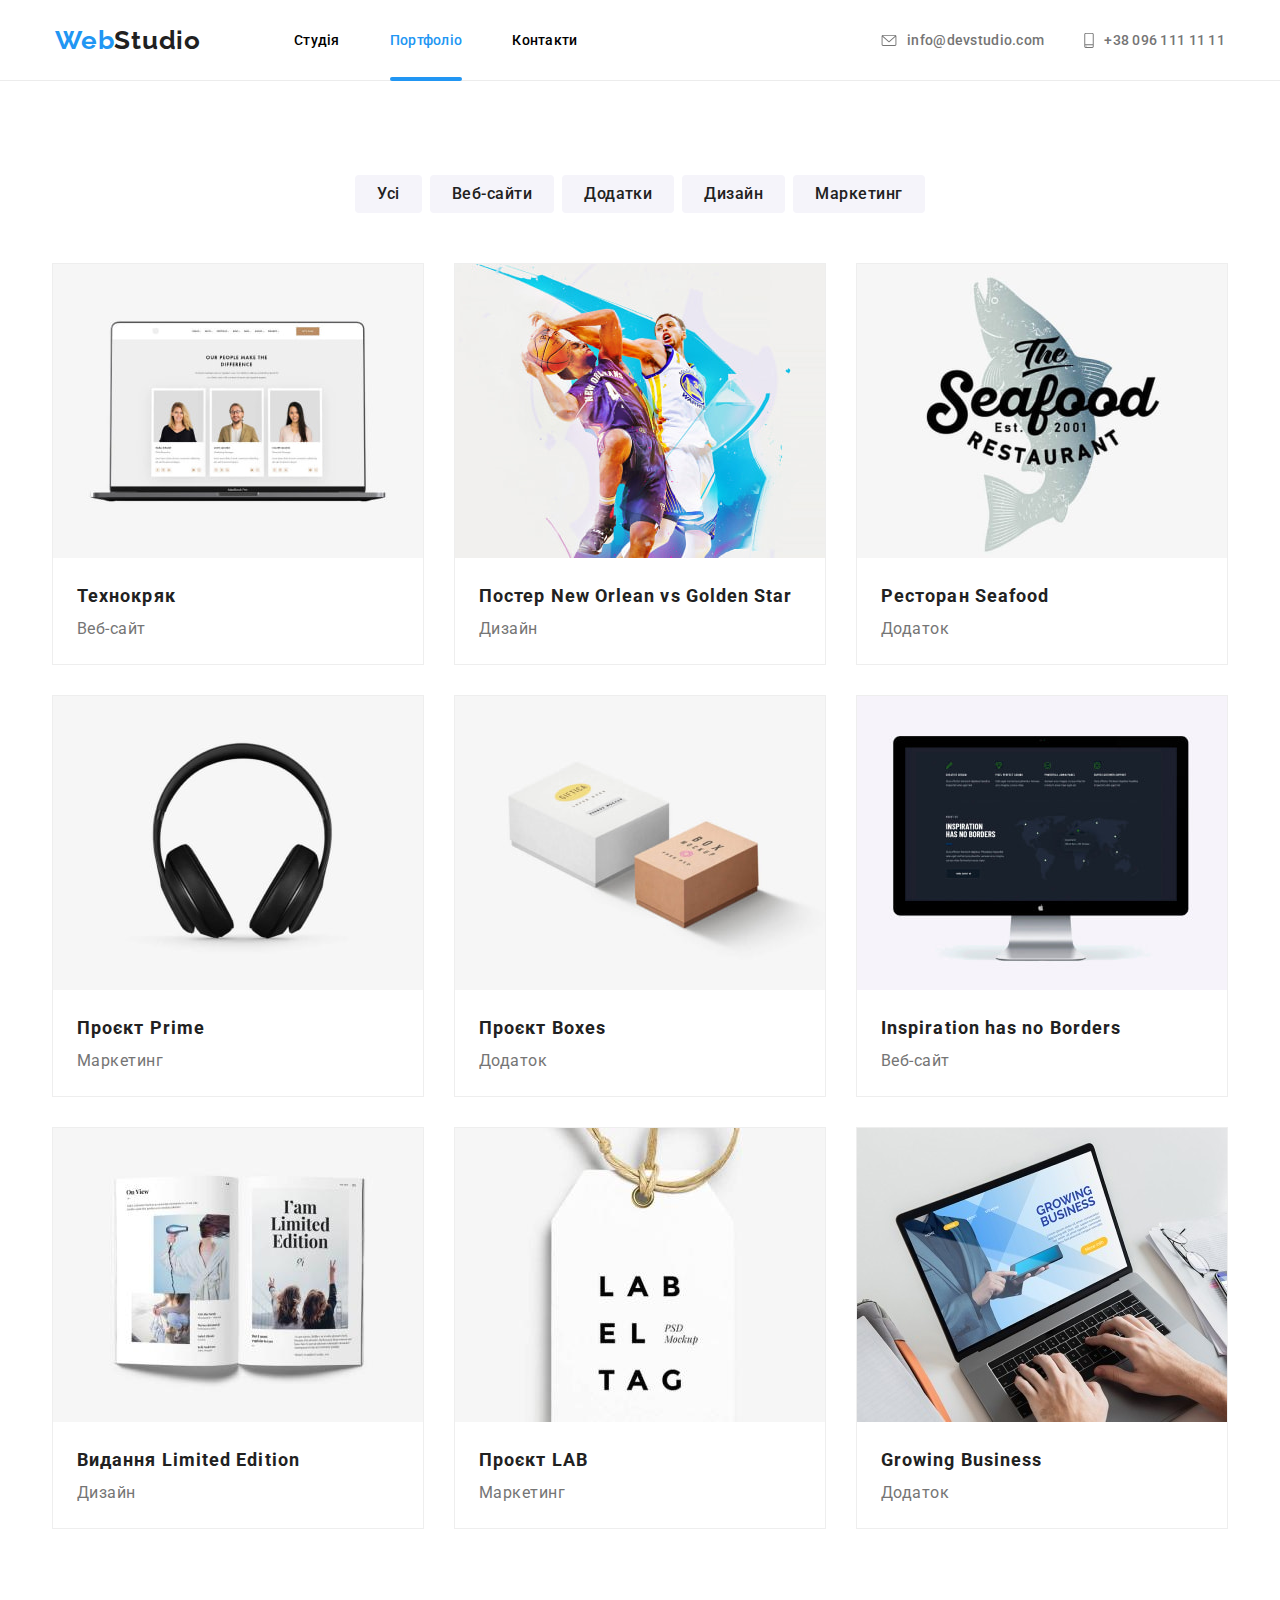
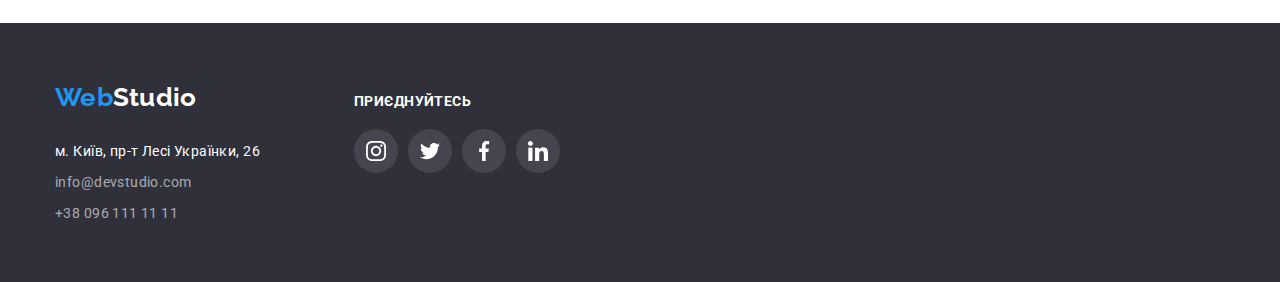
==== portfolio.html @ 8e478724 "Fix lab-5 issues" ====
<!DOCTYPE html>
<html lang="en">

<head>
  <meta charset="UTF-8" />
  <meta name="viewport" content="width=device-width, initial-scale=1.0" />
  <title>Portfolio</title>
  <link rel="stylesheet" href="css/styles.css" />
  <link rel="stylesheet" href="css/modern-normalize.css">
  <link rel="preconnect" href="https://fonts.googleapis.com">
  <link rel="preconnect" href="https://fonts.gstatic.com" crossorigin>
</head>

<body>
  <header class="header">
    <div class="container">
      <a href="index.html" class="logo"><span class="accent-text-logo">Web</span>Studio</a>
      <nav>
        <ul class="navigation-list">
          <li><a href="index.html" class="navigation-button">Студія</a></li>
          <li><a href="portfolio.html" class="navigation-button-active">Портфоліо</a></li>
          <li><a href="#" class="navigation-button">Контакти</a></li>
        </ul>
      </nav>
      <ul class="contact-info">
        <li>
          <a class="email" href="mailto:info@devstudio.com"><svg class="email-icon" width="16" height="12">
              <use href="./images/icons.svg#icon-envelope">
            </svg>info@devstudio.com</a>
        </li>
        <li>
          <a class="tel" href="tel:+380961111111"><svg class="phone-icon" width="10" height="16">
              <use href="./images/icons.svg#icon-smartphone">
            </svg>+38 096 111 11 11</a>
        </li>
      </ul>
    </div>
  </header>
  <main>
    <section class="project-area">
      <div class="project-area-container container">
        <h2 hidden>Фільтри</h2>
        <ul class="filter-list">
          <li><button class="filter" type="button">Усі</button></li>
          <li><button class="filter" type="button">Веб-сайти</button></li>
          <li><button class="filter" type="button">Додатки</button></li>
          <li><button class="filter" type="button">Дизайн</button></li>
          <li><button class="filter" type="button">Маркетинг</button></li>
        </ul>
        <ul class="project-list">
          <li class="product-item">
            <a href="" class="project">
              <div class="product-img">
                <img src="images/img_portfolio.jpg" alt="Сайт на ноутбуку" width="370">
                <div class="description-section">
                  <p class="text-description">
                    Ресурс пропонує комплексні пропозиції з різним рівнем функціоналу та сервісів. Все це дозволить
                    відвідувачу отримати вичерпні відомості про компанію чи приватну особу.
                  </p>
                </div>
              </div>
              <div class="project-details">
                <h3 class="project-title">Технокряк</h3>
                <p class="project-description">Веб-сайт</p>
              </div>
            </a>
          </li>
          <li class="product-item">
            <a href="" class="project">
              <div class="product-img"><img src="images/img_portfolio-1.jpg" alt="Гра в баскетбол" width="370">
                <div class="description-section">
                  <p class="text-description">
                    Ресурс пропонує комплексні пропозиції з різним рівнем функціоналу та сервісів. Все це дозволить
                    відвідувачу отримати вичерпні відомості про компанію чи приватну особу.
                  </p>
                </div>
              </div>
              <div class="project-details">
                <h3 class="project-title">Постер New Orlean vs Golden Star</h3>
                <p class="project-description">Дизайн</p>
              </div>
            </a>
          </li>
          <li class="product-item">
            <a href="" class="project">
              <div class="product-img"><img src="images/img_portfolio-2.jpg" alt="Лого Seafood" width="370">
                <div class="description-section">
                  <p class="text-description">
                    Ресурс пропонує комплексні пропозиції з різним рівнем функціоналу та сервісів. Все це дозволить
                    відвідувачу отримати вичерпні відомості про компанію чи приватну особу.
                  </p>
                </div>
              </div>
              <div class="project-details">
                <h3 class="project-title">Ресторан Seafood</h3>
                <p class="project-description">Додаток</p>
              </div>
            </a>
          </li>
          <li class="product-item">
            <a href="" class="project">
              <div class="product-img"><img src="images/img_portfolio-3.jpg" alt="Навушники" width="370">
                <div class="description-section">
                  <p class="text-description">
                    Ресурс пропонує комплексні пропозиції з різним рівнем функціоналу та сервісів. Все це дозволить
                    відвідувачу отримати вичерпні відомості про компанію чи приватну особу.
                  </p>
                </div>
              </div>
              <div class="project-details">
                <h3 class="project-title">Проєкт Prime</h3>
                <p class="project-description">Маркетинг</p>
              </div>
            </a>
          </li>
          <li class="product-item">
            <a href="" class="project">
              <div class="product-img"><img src="images/img_portfolio-4.jpg" alt="Дві коробки" width="370">
                <div class="description-section">
                  <p class="text-description">
                    Ресурс пропонує комплексні пропозиції з різним рівнем функціоналу та сервісів. Все це дозволить
                    відвідувачу отримати вичерпні відомості про компанію чи приватну особу.
                  </p>
                </div>
              </div>
              <div class="project-details">
                <h3 class="project-title">Проєкт Boxes</h3>
                <p class="project-description">Додаток</p>
              </div>
            </a>
          </li>
          <li class="product-item">
            <a href="" class="project">
              <div class="product-img"><img src="images/img_portfolio-5.jpg" alt="Сайт Inspiration has no borders"
                  width="370">
                <div class="description-section">
                  <p class="text-description">
                    Ресурс пропонує комплексні пропозиції з різним рівнем функціоналу та сервісів. Все це дозволить
                    відвідувачу отримати вичерпні відомості про компанію чи приватну особу.
                  </p>
                </div>
              </div>
              <div class="project-details">
                <h3 class="project-title">Inspiration has no Borders</h3>
                <p class="project-description">Веб-сайт</p>
              </div>
            </a>
          </li>
          <li class="product-item">
            <a href="" class="project">
              <div class="product-img"><img src="images/img_portfolio-6.jpg" alt="Книга I'am Limited Edition"
                  width="370">
                <div class="description-section">
                  <p class="text-description">
                    Ресурс пропонує комплексні пропозиції з різним рівнем функціоналу та сервісів. Все це дозволить
                    відвідувачу отримати вичерпні відомості про компанію чи приватну особу.
                  </p>
                </div>
              </div>
              <div class="project-details">
                <h3 class="project-title">Видання Limited Edition</h3>
                <p class="project-description">Дизайн</p>
              </div>
            </a>
          </li>
          <li class="product-item">
            <a href="" class="project">
              <div class="product-img"><img src="images/img_portfolio-7.jpg" alt="Значок Проєкт LAB" width="370">
                <div class="description-section">
                  <p class="text-description">
                    Ресурс пропонує комплексні пропозиції з різним рівнем функціоналу та сервісів. Все це дозволить
                    відвідувачу отримати вичерпні відомості про компанію чи приватну особу.
                  </p>
                </div>
              </div>
              <div class="project-details">
                <h3 class="project-title">Проєкт LAB</h3>
                <p class="project-description">Маркетинг</p>
              </div>
            </a>
          </li>
          <li class="product-item">
            <a href="" class="project">
              <div class="product-img"><img src="images/img_portfolio-8.jpg" alt="Додаток Growing Business на ноутбуку"
                  width="370">
                <div class="description-section">
                  <p class="text-description">
                    Ресурс пропонує комплексні пропозиції з різним рівнем функціоналу та сервісів. Все це дозволить
                    відвідувачу отримати вичерпні відомості про компанію чи приватну особу.
                  </p>
                </div>
              </div>
              <div class="project-details">
                <h3 class="project-title">Growing Business</h3>
                <p class="project-description">Додаток</p>
              </div>
            </a>
          </li>
        </ul>
      </div>
    </section>
  </main>
  <footer class="footer">
    <div class="contacts container">
      <div class="footer-info">
        <a href="#" class="footer-logo"><span class="accent-text-footer-logo">Web</span>Studio</a>
        <address class="contact-address">
          <ul class="contact-info-footer">
            <li>
              <a class="studio-address" href="https://www.google.com/maps?q=50.4267485,30.5381659" target="_blank"
                rel="nofollow">м. Київ, пр-т Лесі Українки, 26
              </a>
            </li>
            <li><a class="email-footer" href="mailto:info@devstudio.com">info@devstudio.com</a></li>
            <li><a class="tel-footer" href="tel:+380961111111">+38 096 111 11 11</a></li>
          </ul>
        </address>
      </div>
      <div class="social-footer">
        <h2 class="social-title">Приєднуйтесь</h2>
        <ul class="social-links">
          <li class="social-item">
            <a class="social-foot-link" href="https://instagram.com" target="_blank">
              <svg class="social-icon">
                <use href="./images/icons.svg#icon-instagram">
              </svg>
            </a>
          </li>
          <li class="social-item">
            <a class="social-foot-link" href="https://twitter.com" target="_blank">
              <svg class="social-icon">
                <use href="./images/icons.svg#icon-twitter">
              </svg>
            </a>
          </li>
          <li class="social-item">
            <a class="social-foot-link" href="https://facebook.com" target="_blank">
              <svg class="social-icon">
                <use href="./images/icons.svg#icon-facebook">
              </svg>
            </a>
          </li>
          <li class="social-item">
            <a class="social-foot-link" href="https://linkedin.com" target="_blank">
              <svg class="social-icon">
                <use href="./images/icons.svg#icon-linkedin">
              </svg>
            </a>
          </li>
        </ul>
      </div>
    </div>
  </footer>
</body>

</html>
---- css/styles.css ----
@import url('https://fonts.googleapis.com/css2?family=Raleway:wght@700&family=Roboto:wght@400;500;700;900&display=swap');


:root {
    --primary-color: #212121;
    --secondary-color: #757575;
    --background-primary-color: #FFFFFF;
    --background-secondary-color: #2F303A;
    --accent-color: #2196F3;
    --transperent-color: #FFFFFF99;
    --inactive-filter-color: #F5F4FA;
    --shadow-color: rgba(0, 0, 0, 0.15);
    --social_link_color: #afb1b8;
    --black-color: #000000;
}

body {
    font-family: 'Roboto', sans-serif;
    font-weight: 400;
    font-size: 14px;
    letter-spacing: 0.28px;
    margin: 0 auto;
}

a {
    color: inherit;
    text-decoration: none;
}

.container {
    max-width: 1200px;
    margin: 0 auto;
    padding: 0 15px;
}

button {
    border: 0px;
    border-radius: 4px;
}

button:focus {
    outline: none;
    border: 1px solid var(--accent-color);
}

h1, h2, h3, p, ul, li {
    padding: 0;
    margin: 0;
    list-style-type: none;
}

/* HEADER */

.header {
    background-color: var(--background-primary-color);
    border-bottom: 1px solid #ECECEC;
}

.header .container {
    display: flex;
    align-items: center;
}

.logo {
    font-family: 'Raleway';
    font-weight: 700;
    font-size: 26px;
    line-height: 1.17;
    letter-spacing: 0.78px;
    color: var(--primary-color);
    text-decoration: none;
    margin-right: 93px;
}
.contact-info {
    margin-left: auto;
    display: flex;
    gap: 40px;
    color: var(--secondary-color);
}

.navigation-list {
    display: flex;
    gap: 50px;
}

.navigation-button-active{
    position: relative;
}

.navigation-button-active::after {
    content: "";
    position: absolute;
    display: block;
    width: 100%;
    height: 4px;
    border-radius: 2px;
    bottom: -1px;
    background-color: var(--accent-color);
}

.contact-info,
.navigation-list {
    list-style-type: none;
}

.navigation-button,
.navigation-button-active {
    display: inline-block;
    padding: 32px 0;
}

.tel,
.email,
.navigation-button{
    font-weight: 500;
    line-height: 1.17;
    letter-spacing: 0.28px;
    color: inherit;
    text-decoration: none;
}
.navigation-button-active{
    color: var(--accent-color);
    font-weight: 500;
    line-height: 1.17;
    letter-spacing: 0.28px;
    text-decoration: none;
}
.email-icon,
.phone-icon{
    margin-right: 10px;
}

.tel,
.email {
    display: flex;
    align-items: center;
    fill: var(--secondary-color);
}

.email-icon:hover,
.phone-icon:hover,
.tel:hover,
.tel:focus,
.email:hover,
.email:focus,
.accent-text-logo,
.navigation-button:hover,
.navigation-button:focus{
    transition: all 0.3s;
    color: var(--accent-color);
    fill: var(--accent-color);
}

/* MAIN */

.hero {
    background: linear-gradient(rgba(47, 48, 58, 0.4), rgba(47, 48, 58, 0.4)),
    url("../images/Img.jpg");
    background-size: cover;
    background-position: center;
    padding-top: 200px;
    padding-bottom: 200px;
}

.hero-container {
    display: flex;
    justify-content: center;
    align-items: center;
    flex-direction: column;
    max-height: 200px;
}

.hero-header {
    font-weight: 900;
    font-size: 44px;
    line-height: 1.36;
    letter-spacing: 2.64px;
    width: 696px;
    margin-bottom: 40px;
    color: var(--background-primary-color);
    text-transform: uppercase;
    text-align: center;
}

.hero-button {
    border-radius: 4px;
    padding: 10px 24px;
    margin: auto;
    font-weight: 700;
    font-size: 16px;
    line-height: 1.87;
    letter-spacing: 0.96px;
    cursor: pointer;
    background-color: var(--accent-color);
    color: var(--background-primary-color);
    box-shadow: 0px 4px 4px 0px var(--shadow-color);
}

.hero-button:hover,
.hero-button:focus {
    background-color: #188CE8;
}

.main-content {
    padding-top: 93px;
}

.feature {
    max-width: 270px;
    flex-shrink: 0;
}

.feature-background {
    display: inline-block;
    width: 100%;
    height: 120px;
    padding: 25px 100px;
    margin-bottom: 30px;
    border-radius: 4px;
    background-color: var(--inactive-filter-color);
}

.feature-icon {
    width: 70px;
    height: 70px;
}

.feature-list {
    display: flex;
    flex-direction: row;
    justify-content: center;
    gap: 30px;
}

.feature-label {
    font-size: inherit;
    font-weight: 700;
    line-height: 1.17;
    letter-spacing: 0.42px;
    margin-bottom: 10px;
    text-transform: uppercase;
}

.feature-description {
    line-height: 1.71;
    letter-spacing: 0.42px;
    font-size: 14px;
    color: var(--secondary-color);
}

.development {
    padding: 94px 0;
}

.team-header,
.dev-stack-header {
    line-height: 1.17;
    letter-spacing: 1.08px;
    font-weight: 700;
    font-size: 36px;
    text-align: center;
    margin-bottom: 50px;
}

.dev-stack-list {
    display: flex;
    justify-content: center;
    gap: 30px;
}

.dev-stack-list-item {
    position: relative;
}

.item-photo-description {
    position: absolute;
    bottom: 1%;
    width: 100%;
    padding: 27px 0px;
    background-color: rgba(47, 48, 58, 0.8);

    font-weight: 700;
    text-align: center;
    letter-spacing: 0.42px;
    text-transform: uppercase;
    color: var(--background-primary-color);
}

.team-list,
.feature-list,
.dev-stack-list {
    list-style-type: none;
}

.team-section {
    background-color: var(--inactive-filter-color);
    padding: 94px 0;
}

.team-list {
    display: flex;
    gap: 30px;
}

.team-social {
    transition: 300ms;
    display: inline-block;
    border-radius: 50%;
    padding: 12px 12px;
    fill: var(--social_link_color);
    width: 44px;
    height: 44px;
}

.team-social:focus,
.team-social:hover {
  transition: 300ms;
  background-color: var(--accent-color);
  fill: var(--background-primary-color);
}

.social-links {
    display: flex;
    gap: 10px;
}

.social-foot-link {
    transition: 300ms;
    display: inline-block;
    padding: 12px 12px;
    fill: var(--background-primary-color);
    border-radius: 50%;
    background-color: rgba(255, 255, 255, 0.1);
    width: 44px;
    height: 44px;
}

.social-foot-link:focus,
.social-foot-link:hover {
    transition: 300ms;
    background-color: var(--accent-color);
}

.social-item {
    border-radius: 50%;
}

.social-icon {
    width: 20px;
    height: 20px;
}

.social-team-links {
    list-style-type: none;
    display: flex;
    justify-content: center;
    gap: 10px;
    margin-top: 16px;
}
.employee {
    background-color: var(--background-primary-color);
    border-radius: 0px 0px 4px 4px;
    box-shadow: 0px 2px 1px 0px rgba(0, 0, 0, 0.20), 0px 1px 1px 0px rgba(0, 0, 0, 0.14), 0px 1px 3px 0px rgba(0, 0, 0, 0.12);
}

.employee img {
    width: 270px;
    height: 260px;
}

.employee-name-job {
    padding-top: 30px;
    padding-bottom: 30px;
}

.employee-name,
.employee-job {
    font-size: 16px;
    line-height: 1.17;
    font-weight: 500;
    letter-spacing: 0.48px;
    display: flex;
    justify-content: center;
    color: var(--primary-color);
}

.employee-name {
    margin-bottom: 10px;
}

.employee-job {
    color: var(--secondary-color);
}

.clients {
    padding: 94px 0px;
}

.clients-title {
    margin-bottom: 50px;
    text-align: center;
    font-size: 36px;
    letter-spacing: 1.08px;
}

.clients-list {
    display: flex;
    gap: 30px;
}

.client-link{
    transition: 300ms;
    display: inline-block;
    fill: var(--social_link_color);
    padding: 16px 32px;
    width: 170px;
    height: 92px;
    border-radius: 4px;
    border: 1px solid var(--social_link_color);
}

.client-link:focus,
.client-link:hover {
  transition: 300ms;
  border-color: var(--accent-color);
  color: var(--accent-color);
  fill: var(--accent-color);
}

.client-icon{
    transition:300ms;
    width: 106px;
    height: 60px;
}

/* FOOTER */

.footer {
    background-color: var(--background-secondary-color);
    padding-top: 60px;
    padding-bottom: 60px;
}

.contacts {
    display: flex;
    align-items: baseline;
    gap: 94px;
}

.footer-logo {
    color: var(--background-primary-color);
    text-decoration: none;
    font-family: 'Raleway';
    font-weight: 700;
    font-size: 26px;
}

.accent-text-footer-logo {
    color: var(--accent-color);
}

.studio-address {
    line-height: 1.14;
    letter-spacing: 0.42px;
    font-size: 14px;
    color: var(--background-primary-color);
}

.contact-address {
    margin-top: 28px;
}

.contact-info-footer {
    all: initial;
    font-family: inherit;
    flex-direction: column;
}

.contact-info-footer li {
    list-style-type: none;
}

.contact-info-footer li:not(:first-child) {
    margin-top: 12px;
}

.tel-footer,
.email-footer {
    font-size: 14px;
    line-height: 1.14;
    letter-spacing: 0.42px;
    text-decoration: none;
    color: var(--transperent-color);
}

.social-title {
    margin-bottom: 20px;
    color: var(--background-primary-color);
    font-size: 14px;
    font-weight: 700;
    letter-spacing: 0.42px;
    text-transform: uppercase;
}

/* PORTFOLIO-MAIN */

.project-area {
    padding: 94px 0px;
}

.product-item:hover,
.product-item:focus {
    transition: 300ms;
    box-shadow: 1px 4px 6px 0px rgba(0, 0, 0, 0.16),
        0px 4px 4px 0px rgba(0, 0, 0, 0.06), 0px 1px 1px 0px rgba(0, 0, 0, 0.12);
}

.filter-list {
    list-style-type: none;
    display: flex;
    flex-direction: row;
    justify-content: center;
    gap: 8px;
    margin-bottom: 50px;
}

.project-list {
    list-style-type: none;
    display: grid;
    grid-template-columns: repeat(3, 1fr);
    justify-content: center;
    gap: 30px;
}

.filter{
    gap: 30px;
    padding: 6px 22px;
    font-family: 'Roboto';
    font-weight: 500;
    font-size: 16px;
    line-height: 1.62;
    letter-spacing: 0.48px;
    text-align: center;
    cursor: pointer;
    font-family: inherit;
    background-color: var(--inactive-filter-color);
    color: var(--primary-color);
}

.filter:hover,
.filter:focus {
    color: var(--background-primary-color);
    background-color: var(--accent-color);
    box-shadow: 0px 2px 2px 0px rgba(0, 0, 0, 0.12), 0px 1px 2px 0px rgba(0, 0, 0, 0.08), 0px 3px 1px 0px rgba(0, 0, 0, 0.10);
    transition: all 0.3s;
}

.project {
    background-color: var(--background-primary-color);
    text-decoration: none;
}

.product-item:hover .description-section
{
    transform: translateY(0);
}
.project:focus .description-section
{
    transform: translateY(0);
}

.description-section {
    position: absolute;
    top: 0;
    left: 0;
    transform: translateY(150%);
    transition-timing-function: cubic-bezier(0.4, 0, 0.2, 1);
    transition-duration: 250ms;
    opacity: 0.9;
    transition-property: transform;
}

.text-description {
    font-size: 18px;
    line-height: 155.56%;
    letter-spacing: 0.54px;
    color: var(--background-primary-color);
    padding: 63px 24px;
    background-color: var(--accent-color);
    opacity: 0.9;
}

.product-img {
    position: relative;
    overflow: hidden;
}

.project img {
    display: block;
}

.project-list li {
    display: flex;
    flex-direction: column;
    border: 1px solid #EEE;
}

.project-title {
    font-weight: 700;
    font-size: 18px;
    line-height: 2;
    letter-spacing: 1.08px;
    color: var(--primary-color);
}

.project-description {
    font-size: 16px;
    line-height: 1.87;
    letter-spacing: 0.48px;
    color: var(--secondary-color);
}

.project-details {
    padding: 20px 24px;
}

/* Modal */

.backdrop {
    position: fixed;
    top: 0;
    left: 0;
    width: 100%;
    height: 100%;
    background-color: rgba(0, 0, 0, 0.2);
    opacity: 1;
    transition-duration: 250ms;
    transition-timing-function: cubic-bezier(0.4, 0, 0.2, 1);
    z-index: 1;
}

.backdrop.is-hidden {
    opacity: 0;
    pointer-events: none;
}

.modal {
    position: absolute;
    top: 50%;
    left: 50%;
    transform: translate(-50%, -50%);

    width: 528px;
    height: 581px;
    background-color: var(--background-primary-color);
    opacity: 1;
    border-radius: 4px;
    box-shadow: 0px 2px 1px 0px rgba(0, 0, 0, 0.20), 0px 1px 1px 0px rgba(0, 0, 0, 0.14), 0px 1px 3px 0px rgba(0, 0, 0, 0.12);

    transition-duration: 250ms;
    transition-timing-function: cubic-bezier(0.4, 0, 0.2, 1);
}

.modal_button {
    display: flex;
    position: absolute;
    top: 8px;
    right: 8px;
    width: 30px;
    height: 30px;
    align-items: center;
    border-radius: 50%;
    background-color: var(--background-primary-color);
    border: 1px solid rgba(0, 0, 0, 0.1);
    cursor: pointer;
}

.modal_button:hover,
.modal_button:focus {
    background-color: var(--accent-color);
    transition-duration: 700ms;
}

.modal_button:hover .modal_icon,
.modal_button:focus .modal_icon {
    fill: white;
}


.modal_icon {
    width: 18px;
    height: 18px;
    fill: var(--black-color);
}
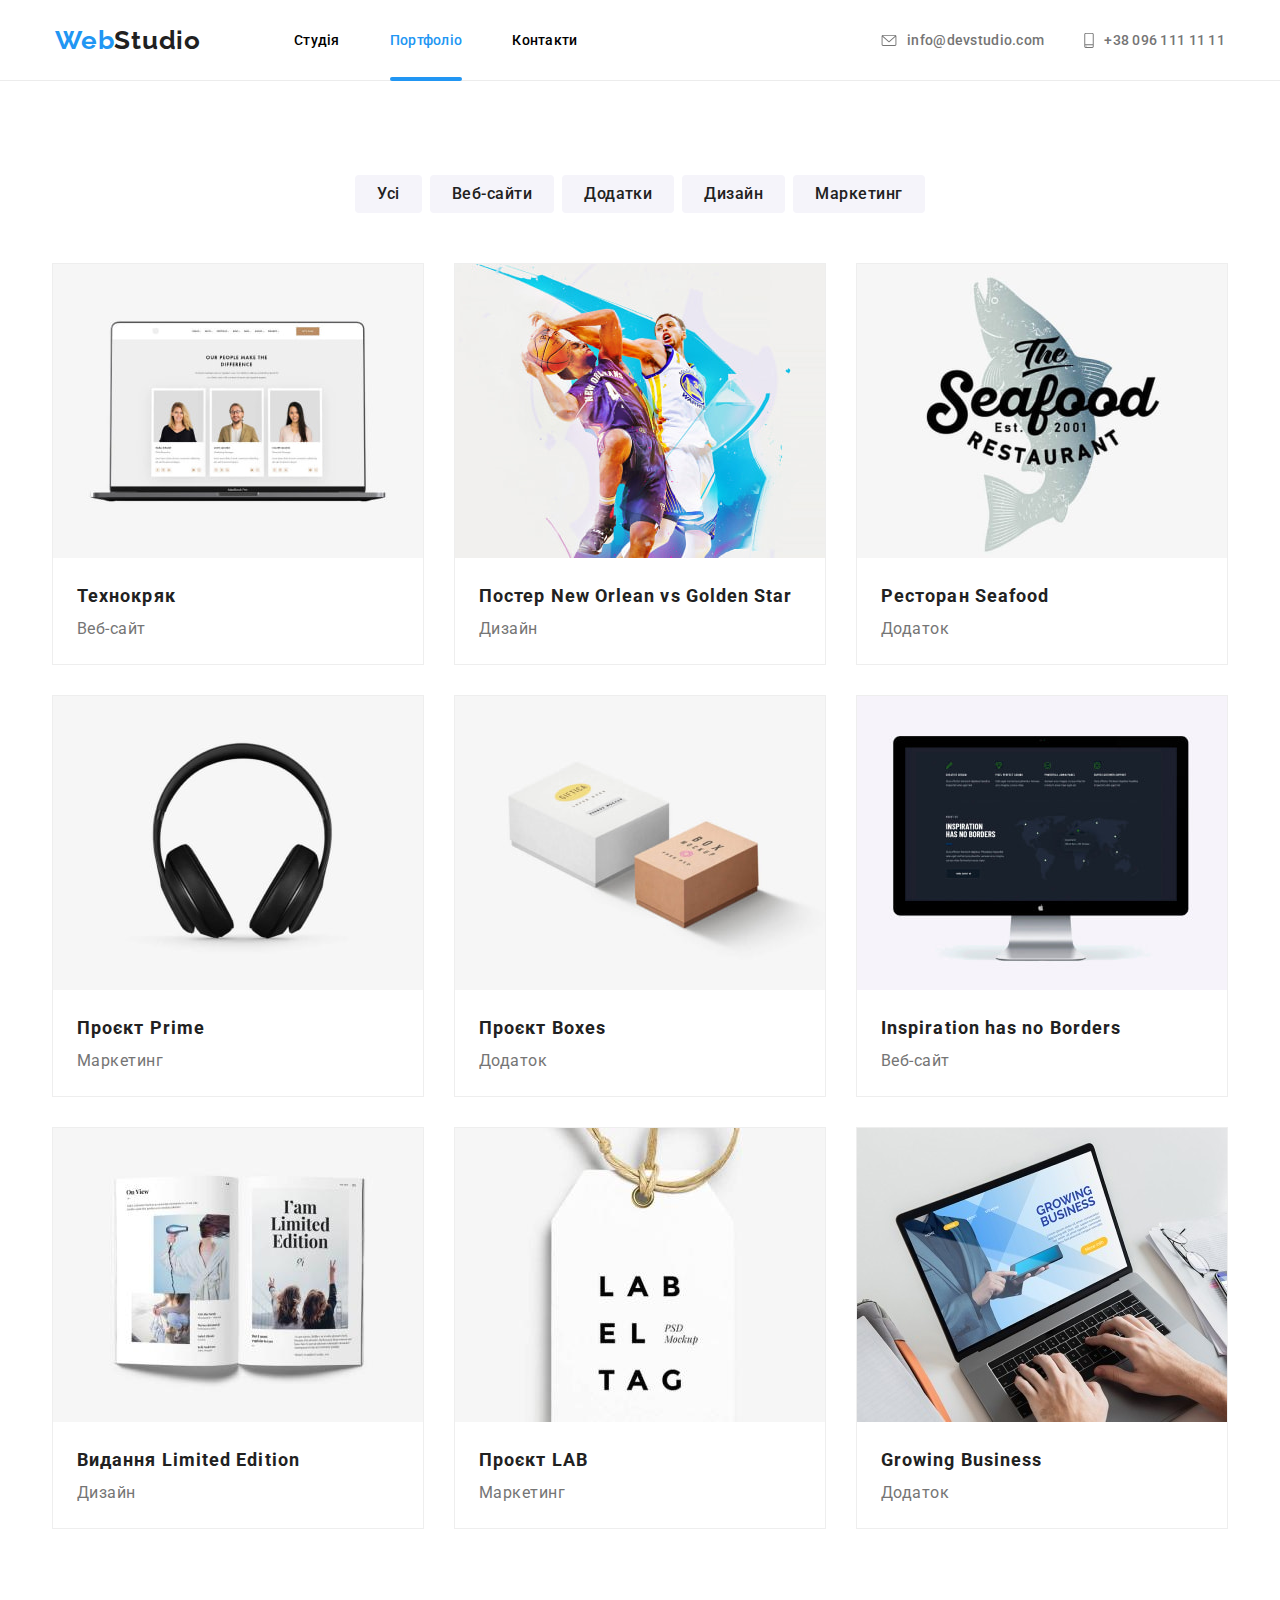
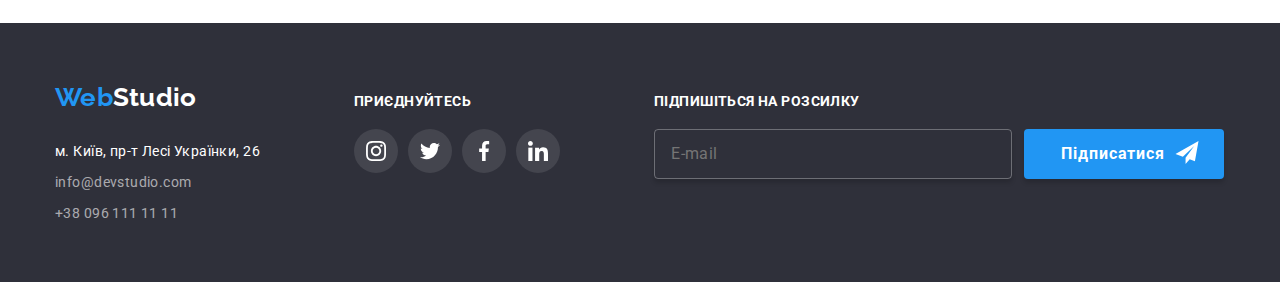
==== commit 34d8ada1: "Add BEM in portfolio.html" ====
--- a/portfolio.html
+++ b/portfolio.html
@@ -5,7 +5,7 @@
   <meta charset="UTF-8" />
   <meta name="viewport" content="width=device-width, initial-scale=1.0" />
   <title>Portfolio</title>
-  <link rel="stylesheet" href="css/styles.css" />
+  <link rel="stylesheet" href="css/main.css" />
   <link rel="stylesheet" href="css/modern-normalize.css">
   <link rel="preconnect" href="https://fonts.googleapis.com">
   <link rel="preconnect" href="https://fonts.gstatic.com" crossorigin>
@@ -14,22 +14,22 @@
 <body>
   <header class="header">
     <div class="container">
-      <a href="index.html" class="logo"><span class="accent-text-logo">Web</span>Studio</a>
+      <a href="index.html" class="logo"><span class="logo__accent-text">Web</span>Studio</a>
       <nav>
-        <ul class="navigation-list">
-          <li><a href="index.html" class="navigation-button">Студія</a></li>
-          <li><a href="portfolio.html" class="navigation-button-active">Портфоліо</a></li>
-          <li><a href="#" class="navigation-button">Контакти</a></li>
+        <ul class="header__navigation-list">
+          <li><a href="index.html" class="header__navigation-button">Студія</a></li>
+          <li><a href="portfolio.html" class="header__navigation-button-active">Портфоліо</a></li>
+          <li><a href="#" class="header__navigation-button">Контакти</a></li>
         </ul>
       </nav>
-      <ul class="contact-info">
+      <ul class="header__contact-info">
         <li>
-          <a class="email" href="mailto:info@devstudio.com"><svg class="email-icon" width="16" height="12">
+          <a class="header__email" href="mailto:info@devstudio.com"><svg class="header__email-icon" width="16" height="12">
               <use href="./images/icons.svg#icon-envelope">
             </svg>info@devstudio.com</a>
         </li>
         <li>
-          <a class="tel" href="tel:+380961111111"><svg class="phone-icon" width="10" height="16">
+          <a class="header__tel" href="tel:+380961111111"><svg class="header__phone-icon" width="10" height="16">
               <use href="./images/icons.svg#icon-smartphone">
             </svg>+38 096 111 11 11</a>
         </li>
@@ -38,161 +38,161 @@
   </header>
   <main>
     <section class="project-area">
-      <div class="project-area-container container">
+      <div class="container">
         <h2 hidden>Фільтри</h2>
-        <ul class="filter-list">
-          <li><button class="filter" type="button">Усі</button></li>
-          <li><button class="filter" type="button">Веб-сайти</button></li>
-          <li><button class="filter" type="button">Додатки</button></li>
-          <li><button class="filter" type="button">Дизайн</button></li>
-          <li><button class="filter" type="button">Маркетинг</button></li>
-        </ul>
-        <ul class="project-list">
-          <li class="product-item">
-            <a href="" class="project">
-              <div class="product-img">
+        <ul class="project-area__filter-list">
+          <li><button class="project-area__filter" type="button">Усі</button></li>
+          <li><button class="project-area__filter" type="button">Веб-сайти</button></li>
+          <li><button class="project-area__filter" type="button">Додатки</button></li>
+          <li><button class="project-area__filter" type="button">Дизайн</button></li>
+          <li><button class="project-area__filter" type="button">Маркетинг</button></li>
+        </ul>
+        <ul class="project-area__list">
+          <li class="project-area__item">
+            <a href="" class="project-area__project">
+              <div class="project-area__product-img">
                 <img src="images/img_portfolio.jpg" alt="Сайт на ноутбуку" width="370">
-                <div class="description-section">
-                  <p class="text-description">
-                    Ресурс пропонує комплексні пропозиції з різним рівнем функціоналу та сервісів. Все це дозволить
-                    відвідувачу отримати вичерпні відомості про компанію чи приватну особу.
-                  </p>
-                </div>
-              </div>
-              <div class="project-details">
-                <h3 class="project-title">Технокряк</h3>
-                <p class="project-description">Веб-сайт</p>
-              </div>
-            </a>
-          </li>
-          <li class="product-item">
-            <a href="" class="project">
-              <div class="product-img"><img src="images/img_portfolio-1.jpg" alt="Гра в баскетбол" width="370">
-                <div class="description-section">
-                  <p class="text-description">
-                    Ресурс пропонує комплексні пропозиції з різним рівнем функціоналу та сервісів. Все це дозволить
-                    відвідувачу отримати вичерпні відомості про компанію чи приватну особу.
-                  </p>
-                </div>
-              </div>
-              <div class="project-details">
-                <h3 class="project-title">Постер New Orlean vs Golden Star</h3>
-                <p class="project-description">Дизайн</p>
-              </div>
-            </a>
-          </li>
-          <li class="product-item">
-            <a href="" class="project">
-              <div class="product-img"><img src="images/img_portfolio-2.jpg" alt="Лого Seafood" width="370">
-                <div class="description-section">
-                  <p class="text-description">
-                    Ресурс пропонує комплексні пропозиції з різним рівнем функціоналу та сервісів. Все це дозволить
-                    відвідувачу отримати вичерпні відомості про компанію чи приватну особу.
-                  </p>
-                </div>
-              </div>
-              <div class="project-details">
-                <h3 class="project-title">Ресторан Seafood</h3>
-                <p class="project-description">Додаток</p>
-              </div>
-            </a>
-          </li>
-          <li class="product-item">
-            <a href="" class="project">
-              <div class="product-img"><img src="images/img_portfolio-3.jpg" alt="Навушники" width="370">
-                <div class="description-section">
-                  <p class="text-description">
-                    Ресурс пропонує комплексні пропозиції з різним рівнем функціоналу та сервісів. Все це дозволить
-                    відвідувачу отримати вичерпні відомості про компанію чи приватну особу.
-                  </p>
-                </div>
-              </div>
-              <div class="project-details">
-                <h3 class="project-title">Проєкт Prime</h3>
-                <p class="project-description">Маркетинг</p>
-              </div>
-            </a>
-          </li>
-          <li class="product-item">
-            <a href="" class="project">
-              <div class="product-img"><img src="images/img_portfolio-4.jpg" alt="Дві коробки" width="370">
-                <div class="description-section">
-                  <p class="text-description">
-                    Ресурс пропонує комплексні пропозиції з різним рівнем функціоналу та сервісів. Все це дозволить
-                    відвідувачу отримати вичерпні відомості про компанію чи приватну особу.
-                  </p>
-                </div>
-              </div>
-              <div class="project-details">
-                <h3 class="project-title">Проєкт Boxes</h3>
-                <p class="project-description">Додаток</p>
-              </div>
-            </a>
-          </li>
-          <li class="product-item">
-            <a href="" class="project">
-              <div class="product-img"><img src="images/img_portfolio-5.jpg" alt="Сайт Inspiration has no borders"
+                <div class="project-area__section-description">
+                  <p class="project-area__text-description">
+                    Ресурс пропонує комплексні пропозиції з різним рівнем функціоналу та сервісів. Все це дозволить
+                    відвідувачу отримати вичерпні відомості про компанію чи приватну особу.
+                  </p>
+                </div>
+              </div>
+              <div class="project-area__details">
+                <h3 class="project-area__title">Технокряк</h3>
+                <p class="project-area__description">Веб-сайт</p>
+              </div>
+            </a>
+          </li>
+          <li class="project-area__item">
+            <a href="" class="project-area__project">
+              <div class="project-area__product-img"><img src="images/img_portfolio-1.jpg" alt="Гра в баскетбол" width="370">
+                <div class="project-area__section-description">
+                  <p class="project-area__text-description">
+                    Ресурс пропонує комплексні пропозиції з різним рівнем функціоналу та сервісів. Все це дозволить
+                    відвідувачу отримати вичерпні відомості про компанію чи приватну особу.
+                  </p>
+                </div>
+              </div>
+              <div class="project-area__details">
+                <h3 class="project-area__title">Постер New Orlean vs Golden Star</h3>
+                <p class="project-area__description">Дизайн</p>
+              </div>
+            </a>
+          </li>
+          <li class="project-area__item">
+            <a href="" class="project-area__project">
+              <div class="project-area__product-img"><img src="images/img_portfolio-2.jpg" alt="Лого Seafood" width="370">
+                <div class="project-area__section-description">
+                  <p class="project-area__text-description">
+                    Ресурс пропонує комплексні пропозиції з різним рівнем функціоналу та сервісів. Все це дозволить
+                    відвідувачу отримати вичерпні відомості про компанію чи приватну особу.
+                  </p>
+                </div>
+              </div>
+              <div class="project-area__details">
+                <h3 class="project-area__title">Ресторан Seafood</h3>
+                <p class="project-area__description">Додаток</p>
+              </div>
+            </a>
+          </li>
+          <li class="project-area__item">
+            <a href="" class="project-area__project">
+              <div class="project-area__product-img"><img src="images/img_portfolio-3.jpg" alt="Навушники" width="370">
+                <div class="project-area__section-description">
+                  <p class="project-area__text-description">
+                    Ресурс пропонує комплексні пропозиції з різним рівнем функціоналу та сервісів. Все це дозволить
+                    відвідувачу отримати вичерпні відомості про компанію чи приватну особу.
+                  </p>
+                </div>
+              </div>
+              <div class="project-area__details">
+                <h3 class="project-area__title">Проєкт Prime</h3>
+                <p class="project-area__description">Маркетинг</p>
+              </div>
+            </a>
+          </li>
+          <li class="project-area__item">
+            <a href="" class="project-area__project">
+              <div class="project-area__product-img"><img src="images/img_portfolio-4.jpg" alt="Дві коробки" width="370">
+                <div class="project-area__section-description">
+                  <p class="project-area__text-description">
+                    Ресурс пропонує комплексні пропозиції з різним рівнем функціоналу та сервісів. Все це дозволить
+                    відвідувачу отримати вичерпні відомості про компанію чи приватну особу.
+                  </p>
+                </div>
+              </div>
+              <div class="project-area__details">
+                <h3 class="project-area__title">Проєкт Boxes</h3>
+                <p class="project-area__description">Додаток</p>
+              </div>
+            </a>
+          </li>
+          <li class="project-area__item">
+            <a href="" class="project-area__project">
+              <div class="project-area__product-img"><img src="images/img_portfolio-5.jpg" alt="Сайт Inspiration has no borders"
                   width="370">
-                <div class="description-section">
-                  <p class="text-description">
-                    Ресурс пропонує комплексні пропозиції з різним рівнем функціоналу та сервісів. Все це дозволить
-                    відвідувачу отримати вичерпні відомості про компанію чи приватну особу.
-                  </p>
-                </div>
-              </div>
-              <div class="project-details">
-                <h3 class="project-title">Inspiration has no Borders</h3>
-                <p class="project-description">Веб-сайт</p>
-              </div>
-            </a>
-          </li>
-          <li class="product-item">
-            <a href="" class="project">
-              <div class="product-img"><img src="images/img_portfolio-6.jpg" alt="Книга I'am Limited Edition"
+                <div class="project-area__section-description">
+                  <p class="project-area__text-description">
+                    Ресурс пропонує комплексні пропозиції з різним рівнем функціоналу та сервісів. Все це дозволить
+                    відвідувачу отримати вичерпні відомості про компанію чи приватну особу.
+                  </p>
+                </div>
+              </div>
+              <div class="project-area__details">
+                <h3 class="project-area__title">Inspiration has no Borders</h3>
+                <p class="project-area__description">Веб-сайт</p>
+              </div>
+            </a>
+          </li>
+          <li class="project-area__item">
+            <a href="" class="project-area__project">
+              <div class="project-area__product-img"><img src="images/img_portfolio-6.jpg" alt="Книга I'am Limited Edition"
                   width="370">
-                <div class="description-section">
-                  <p class="text-description">
-                    Ресурс пропонує комплексні пропозиції з різним рівнем функціоналу та сервісів. Все це дозволить
-                    відвідувачу отримати вичерпні відомості про компанію чи приватну особу.
-                  </p>
-                </div>
-              </div>
-              <div class="project-details">
-                <h3 class="project-title">Видання Limited Edition</h3>
-                <p class="project-description">Дизайн</p>
-              </div>
-            </a>
-          </li>
-          <li class="product-item">
-            <a href="" class="project">
-              <div class="product-img"><img src="images/img_portfolio-7.jpg" alt="Значок Проєкт LAB" width="370">
-                <div class="description-section">
-                  <p class="text-description">
-                    Ресурс пропонує комплексні пропозиції з різним рівнем функціоналу та сервісів. Все це дозволить
-                    відвідувачу отримати вичерпні відомості про компанію чи приватну особу.
-                  </p>
-                </div>
-              </div>
-              <div class="project-details">
-                <h3 class="project-title">Проєкт LAB</h3>
-                <p class="project-description">Маркетинг</p>
-              </div>
-            </a>
-          </li>
-          <li class="product-item">
-            <a href="" class="project">
-              <div class="product-img"><img src="images/img_portfolio-8.jpg" alt="Додаток Growing Business на ноутбуку"
+                <div class="project-area__section-description">
+                  <p class="project-area__text-description">
+                    Ресурс пропонує комплексні пропозиції з різним рівнем функціоналу та сервісів. Все це дозволить
+                    відвідувачу отримати вичерпні відомості про компанію чи приватну особу.
+                  </p>
+                </div>
+              </div>
+              <div class="project-area__details">
+                <h3 class="project-area__title">Видання Limited Edition</h3>
+                <p class="project-area__description">Дизайн</p>
+              </div>
+            </a>
+          </li>
+          <li class="project-area__item">
+            <a href="" class="project-area__project">
+              <div class="project-area__product-img"><img src="images/img_portfolio-7.jpg" alt="Значок Проєкт LAB" width="370">
+                <div class="project-area__section-description">
+                  <p class="project-area__text-description">
+                    Ресурс пропонує комплексні пропозиції з різним рівнем функціоналу та сервісів. Все це дозволить
+                    відвідувачу отримати вичерпні відомості про компанію чи приватну особу.
+                  </p>
+                </div>
+              </div>
+              <div class="project-area__details">
+                <h3 class="project-area__title">Проєкт LAB</h3>
+                <p class="project-area__description">Маркетинг</p>
+              </div>
+            </a>
+          </li>
+          <li class="project-area__item">
+            <a href="" class="project-area__project">
+              <div class="project-area__product-img"><img src="images/img_portfolio-8.jpg" alt="Додаток Growing Business на ноутбуку"
                   width="370">
-                <div class="description-section">
-                  <p class="text-description">
-                    Ресурс пропонує комплексні пропозиції з різним рівнем функціоналу та сервісів. Все це дозволить
-                    відвідувачу отримати вичерпні відомості про компанію чи приватну особу.
-                  </p>
-                </div>
-              </div>
-              <div class="project-details">
-                <h3 class="project-title">Growing Business</h3>
-                <p class="project-description">Додаток</p>
+                <div class="project-area__section-description">
+                  <p class="project-area__text-description">
+                    Ресурс пропонує комплексні пропозиції з різним рівнем функціоналу та сервісів. Все це дозволить
+                    відвідувачу отримати вичерпні відомості про компанію чи приватну особу.
+                  </p>
+                </div>
+              </div>
+              <div class="project-area__details">
+                <h3 class="project-area__title">Growing Business</h3>
+                <p class="project-area__description">Додаток</p>
               </div>
             </a>
           </li>
@@ -201,53 +201,62 @@
     </section>
   </main>
   <footer class="footer">
-    <div class="contacts container">
-      <div class="footer-info">
-        <a href="#" class="footer-logo"><span class="accent-text-footer-logo">Web</span>Studio</a>
-        <address class="contact-address">
-          <ul class="contact-info-footer">
+    <div class="footer__contacts container">
+      <div class="footer__info">
+        <a href="#" class="footer__logo"><span class="footer__accent-text-footer-logo">Web</span>Studio</a>
+        <address class="footer__contact-address">
+          <ul class="footer__contact-info">
             <li>
-              <a class="studio-address" href="https://www.google.com/maps?q=50.4267485,30.5381659" target="_blank"
+              <a class="footer__studio-address" href="https://www.google.com/maps?q=50.4267485,30.5381659" target="_blank"
                 rel="nofollow">м. Київ, пр-т Лесі Українки, 26
               </a>
             </li>
-            <li><a class="email-footer" href="mailto:info@devstudio.com">info@devstudio.com</a></li>
-            <li><a class="tel-footer" href="tel:+380961111111">+38 096 111 11 11</a></li>
+            <li><a class="footer__email" href="mailto:info@devstudio.com">info@devstudio.com</a></li>
+            <li><a class="footer__tel" href="tel:+380961111111">+38 096 111 11 11</a></li>
           </ul>
         </address>
       </div>
-      <div class="social-footer">
-        <h2 class="social-title">Приєднуйтесь</h2>
-        <ul class="social-links">
-          <li class="social-item">
-            <a class="social-foot-link" href="https://instagram.com" target="_blank">
-              <svg class="social-icon">
+      <div class="">
+        <h2 class="footer__title">Приєднуйтесь</h2>
+        <ul class="social-team-links">
+          <li class="social-team-links__social-item">
+            <a class="social-team-links__foot-link" href="https://instagram.com" target="_blank">
+              <svg class="social-team-links__social-icon">
                 <use href="./images/icons.svg#icon-instagram">
               </svg>
             </a>
           </li>
-          <li class="social-item">
-            <a class="social-foot-link" href="https://twitter.com" target="_blank">
-              <svg class="social-icon">
+          <li class="social-team-links__social-item">
+            <a class="social-team-links__foot-link" href="https://twitter.com" target="_blank">
+              <svg class="social-team-links__social-icon">
                 <use href="./images/icons.svg#icon-twitter">
               </svg>
             </a>
           </li>
-          <li class="social-item">
-            <a class="social-foot-link" href="https://facebook.com" target="_blank">
-              <svg class="social-icon">
+          <li class="social-team-links__social-item">
+            <a class="social-team-links__foot-link" href="https://facebook.com" target="_blank">
+              <svg class="social-team-links__social-icon">
                 <use href="./images/icons.svg#icon-facebook">
               </svg>
             </a>
           </li>
-          <li class="social-item">
-            <a class="social-foot-link" href="https://linkedin.com" target="_blank">
-              <svg class="social-icon">
+          <li class="social-team-links__social-item">
+            <a class="social-team-links__foot-link" href="https://linkedin.com" target="_blank">
+              <svg class="social-team-links__social-icon">
                 <use href="./images/icons.svg#icon-linkedin">
               </svg>
             </a>
           </li>
         </ul>
+      </div>
+      <div class="footer__newsletter">
+        <h2 class="footer__newsletter-title">Підпишіться на розсилку</h2>
+        <form class="footer__form">
+          <input type="email" name="footer-email" placeholder="E-mail" class="footer__form-input">
+          <button type="submit" class="footer__form-button">Підписатися <svg class="footer__form-icon">
+              <use href="./images/icons.svg#icon-send"></use>
+            </svg></button>
+        </form>
       </div>
     </div>
   </footer>
--- a/css/main.css
+++ b/css/main.css
@@ -0,0 +1,960 @@
+@import url("https://fonts.googleapis.com/css2?family=Raleway:wght@700&family=Roboto:wght@400;500;700;900&display=swap");
+:root {
+  --primary-color: #212121;
+  --secondary-color: #757575;
+  --background-primary-color: #FFFFFF;
+  --background-secondary-color: #2F303A;
+  --accent-color: #2196F3;
+  --transperent-color: #FFFFFF99;
+  --inactive-filter-color: #F5F4FA;
+  --shadow-color: rgba(0, 0, 0, 0.15);
+  --social_link_color: #afb1b8;
+  --black-color: #000000;
+}
+
+body {
+  font-family: 'Roboto', sans-serif;
+  font-weight: 400;
+  font-size: 14px;
+  letter-spacing: 0.28px;
+  margin: 0 auto;
+}
+
+a {
+  color: inherit;
+  text-decoration: none;
+}
+
+.container {
+  max-width: 1200px;
+  margin: 0 auto;
+  padding: 0 15px;
+}
+
+button {
+  border: 0px;
+  border-radius: 4px;
+}
+
+button:focus {
+  outline: none;
+  border: 1px solid var(--accent-color);
+}
+
+h1, h2, h3, p, ul, li {
+  padding: 0;
+  margin: 0;
+  list-style-type: none;
+}
+
+/* HEADER */
+.header {
+  background-color: var(--background-primary-color);
+  border-bottom: 1px solid #ECECEC;
+}
+
+.header .container {
+  display: flex;
+  align-items: center;
+}
+
+.header__navigation-list {
+  list-style-type: none;
+  display: flex;
+  gap: 50px;
+}
+
+.header__navigation-button {
+  display: inline-block;
+  padding: 32px 0;
+  font-weight: 500;
+  line-height: 1.17;
+  letter-spacing: 0.28px;
+  color: inherit;
+  text-decoration: none;
+}
+
+.header__navigation-button:hover, .header__navigation-button:focus {
+  transition: all 0.3s;
+  color: var(--accent-color);
+  fill: var(--accent-color);
+}
+
+.header__navigation-button-active {
+  position: relative;
+  display: inline-block;
+  padding: 32px 0;
+  color: var(--accent-color);
+  font-weight: 500;
+  line-height: 1.17;
+  letter-spacing: 0.28px;
+  text-decoration: none;
+}
+
+.header__navigation-button-active::after {
+  content: "";
+  position: absolute;
+  display: block;
+  width: 100%;
+  height: 4px;
+  border-radius: 2px;
+  bottom: -1px;
+  background-color: var(--accent-color);
+}
+
+.header__contact-info {
+  margin-left: auto;
+  display: flex;
+  gap: 40px;
+  color: var(--secondary-color);
+  list-style-type: none;
+}
+
+.header__email {
+  font-weight: 500;
+  line-height: 1.17;
+  letter-spacing: 0.28px;
+  color: inherit;
+  text-decoration: none;
+  display: flex;
+  align-items: center;
+  fill: var(--secondary-color);
+}
+
+.header__email:focus, .header__email:hover {
+  transition: all 0.3s;
+  color: var(--accent-color);
+  fill: var(--accent-color);
+}
+
+.header__email-icon {
+  margin-right: 10px;
+}
+
+.header__email-icon:hover {
+  transition: all 0.3s;
+  color: var(--accent-color);
+  fill: var(--accent-color);
+}
+
+.header__tel {
+  font-weight: 500;
+  line-height: 1.17;
+  letter-spacing: 0.28px;
+  color: inherit;
+  text-decoration: none;
+  display: flex;
+  align-items: center;
+  fill: var(--secondary-color);
+}
+
+.header__tel:hover, .header__tel:focus {
+  transition: all 0.3s;
+  color: var(--accent-color);
+  fill: var(--accent-color);
+}
+
+.header__phone-icon {
+  margin-right: 10px;
+}
+
+.header__phone-icon:hover {
+  transition: all 0.3s;
+  color: var(--accent-color);
+  fill: var(--accent-color);
+}
+
+.logo {
+  font-family: 'Raleway';
+  font-weight: 700;
+  font-size: 26px;
+  line-height: 1.17;
+  letter-spacing: 0.78px;
+  color: var(--primary-color);
+  text-decoration: none;
+  margin-right: 93px;
+}
+
+.logo__accent-text {
+  transition: all 0.3s;
+  color: var(--accent-color);
+  fill: var(--accent-color);
+}
+
+/* MAIN */
+.hero {
+  background: linear-gradient(rgba(47, 48, 58, 0.4), rgba(47, 48, 58, 0.4)), url("../images/Img.jpg");
+  background-size: cover;
+  background-position: center;
+  padding-top: 200px;
+  padding-bottom: 200px;
+}
+
+.hero__container {
+  display: flex;
+  justify-content: center;
+  align-items: center;
+  flex-direction: column;
+  max-height: 200px;
+}
+
+.hero__header {
+  font-weight: 900;
+  font-size: 44px;
+  line-height: 1.36;
+  letter-spacing: 2.64px;
+  width: 696px;
+  margin-bottom: 40px;
+  color: var(--background-primary-color);
+  text-transform: uppercase;
+  text-align: center;
+}
+
+.hero__button {
+  border-radius: 4px;
+  padding: 10px 24px;
+  margin: auto;
+  font-weight: 700;
+  font-size: 16px;
+  line-height: 1.87;
+  letter-spacing: 0.96px;
+  cursor: pointer;
+  background-color: var(--accent-color);
+  color: var(--background-primary-color);
+  box-shadow: 0px 4px 4px 0px var(--shadow-color);
+}
+
+.hero__button:hover, .hero__button:focus {
+  background-color: #188CE8;
+}
+
+.main-content {
+  padding-top: 93px;
+}
+
+.main-content__feature-list {
+  display: flex;
+  flex-direction: row;
+  justify-content: center;
+  gap: 30px;
+  list-style-type: none;
+}
+
+.main-content__feature {
+  max-width: 270px;
+  flex-shrink: 0;
+}
+
+.main-content__feature-background {
+  display: inline-block;
+  width: 100%;
+  height: 120px;
+  padding: 25px 100px;
+  margin-bottom: 30px;
+  border-radius: 4px;
+  background-color: var(--inactive-filter-color);
+}
+
+.main-content__feature-icon {
+  width: 70px;
+  height: 70px;
+}
+
+.main-content__feature-label {
+  font-size: inherit;
+  font-weight: 700;
+  line-height: 1.17;
+  letter-spacing: 0.42px;
+  margin-bottom: 10px;
+  text-transform: uppercase;
+}
+
+.main-content__feature-description {
+  line-height: 1.71;
+  letter-spacing: 0.42px;
+  font-size: 14px;
+  color: var(--secondary-color);
+}
+
+.development {
+  padding: 94px 0;
+}
+
+.development__dev-stack-header {
+  line-height: 1.17;
+  letter-spacing: 1.08px;
+  font-weight: 700;
+  font-size: 36px;
+  text-align: center;
+  margin-bottom: 50px;
+}
+
+.development__dev-stack-list {
+  display: flex;
+  justify-content: center;
+  gap: 30px;
+  list-style-type: none;
+}
+
+.development__dev-stack-list-item {
+  position: relative;
+}
+
+.development__item-photo-description {
+  position: absolute;
+  bottom: 1%;
+  width: 100%;
+  padding: 27px 0px;
+  background-color: rgba(47, 48, 58, 0.8);
+  font-weight: 700;
+  text-align: center;
+  letter-spacing: 0.42px;
+  text-transform: uppercase;
+  color: var(--background-primary-color);
+}
+
+.team-section {
+  background-color: var(--inactive-filter-color);
+  padding: 94px 0;
+}
+
+.team-section__team-header {
+  line-height: 1.17;
+  letter-spacing: 1.08px;
+  font-weight: 700;
+  font-size: 36px;
+  text-align: center;
+  margin-bottom: 50px;
+}
+
+.team-section__team-list {
+  list-style-type: none;
+  display: flex;
+  gap: 30px;
+}
+
+.team-section__employee {
+  background-color: var(--background-primary-color);
+  border-radius: 0px 0px 4px 4px;
+  box-shadow: 0px 2px 1px 0px rgba(0, 0, 0, 0.2), 0px 1px 1px 0px rgba(0, 0, 0, 0.14), 0px 1px 3px 0px rgba(0, 0, 0, 0.12);
+}
+
+.team-section img {
+  width: 270px;
+  height: 260px;
+}
+
+.team-section__employee-name-job {
+  padding-top: 30px;
+  padding-bottom: 30px;
+}
+
+.team-section__employee-name, .team-section__employee-job {
+  font-size: 16px;
+  line-height: 1.17;
+  font-weight: 500;
+  letter-spacing: 0.48px;
+  display: flex;
+  justify-content: center;
+  color: var(--primary-color);
+}
+
+.team-section__employee-name {
+  margin-bottom: 10px;
+}
+
+.team-section__employee-job {
+  color: var(--secondary-color);
+}
+
+.social-team-links {
+  list-style-type: none;
+  display: flex;
+  justify-content: center;
+  gap: 10px;
+  margin-top: 16px;
+}
+
+.social-team-links__team-social {
+  transition: 300ms;
+  display: inline-block;
+  border-radius: 50%;
+  padding: 12px 12px;
+  fill: var(--social_link_color);
+  width: 44px;
+  height: 44px;
+}
+
+.social-team-links__team-social:hover, .social-team-links__team-social:focus {
+  transition: 300ms;
+  background-color: var(--accent-color);
+  fill: var(--background-primary-color);
+}
+
+.social-team-links__social-icon {
+  width: 20px;
+  height: 20px;
+}
+
+.social-team-links__social-item {
+  border-radius: 50%;
+}
+
+.social-team-links__foot-link {
+  transition: 300ms;
+  display: inline-block;
+  padding: 12px 12px;
+  fill: var(--background-primary-color);
+  border-radius: 50%;
+  background-color: rgba(255, 255, 255, 0.1);
+  width: 44px;
+  height: 44px;
+}
+
+.social-team-links__foot-link:hover, .social-team-links__foot-link:focus {
+  transition: 300ms;
+  background-color: var(--accent-color);
+}
+
+.clients {
+  padding: 94px 0px;
+}
+
+.clients__title {
+  margin-bottom: 50px;
+  text-align: center;
+  font-size: 36px;
+  letter-spacing: 1.08px;
+}
+
+.clients__list {
+  display: flex;
+  gap: 30px;
+}
+
+.clients__link {
+  transition: 300ms;
+  display: inline-block;
+  fill: var(--social_link_color);
+  padding: 16px 32px;
+  width: 170px;
+  height: 92px;
+  border-radius: 4px;
+  border: 1px solid var(--social_link_color);
+}
+
+.clients__link:hover, .clients__link:focus {
+  transition: 300ms;
+  border-color: var(--accent-color);
+  color: var(--accent-color);
+  fill: var(--accent-color);
+}
+
+.clients__icon {
+  transition: 300ms;
+  width: 106px;
+  height: 60px;
+}
+
+/* FOOTER */
+.footer {
+  background-color: var(--background-secondary-color);
+  padding-top: 60px;
+  padding-bottom: 60px;
+}
+
+.footer__contacts {
+  display: flex;
+  align-items: baseline;
+  gap: 94px;
+}
+
+.footer__logo {
+  color: var(--background-primary-color);
+  text-decoration: none;
+  font-family: 'Raleway';
+  font-weight: 700;
+  font-size: 26px;
+}
+
+.footer__accent-text-footer-logo {
+  color: var(--accent-color);
+}
+
+.footer__contact-address {
+  margin-top: 28px;
+}
+
+.footer__contact-info {
+  all: initial;
+  font-family: inherit;
+  flex-direction: column;
+}
+
+.footer__contact-info li {
+  list-style-type: none;
+}
+
+.footer__contact-info li:not(:first-child) {
+  margin-top: 12px;
+}
+
+.footer__studio-address {
+  line-height: 1.14;
+  letter-spacing: 0.42px;
+  font-size: 14px;
+  color: var(--background-primary-color);
+}
+
+.footer__email, .footer__tel {
+  font-size: 14px;
+  line-height: 1.14;
+  letter-spacing: 0.42px;
+  text-decoration: none;
+  color: var(--transperent-color);
+}
+
+.footer__title {
+  margin-bottom: 20px;
+  color: var(--background-primary-color);
+  font-size: 14px;
+  font-weight: 700;
+  letter-spacing: 0.42px;
+  text-transform: uppercase;
+}
+
+.footer__newsletter-title {
+  margin-bottom: 20px;
+  color: var(--background-primary-color);
+  font-size: 14px;
+  font-weight: 700;
+  letter-spacing: 0.42px;
+  text-transform: uppercase;
+}
+
+.footer__form {
+  min-width: 570px;
+  display: flex;
+}
+
+.footer__form-input {
+  padding-left: 16px;
+  padding-bottom: 15px;
+  padding-top: 15px;
+  flex-grow: 1;
+  font-size: 16px;
+  line-height: 125%;
+  letter-spacing: 0.48px;
+  max-height: 50px;
+  border-radius: 4px;
+  background-color: rgba(33, 150, 243, 0);
+  border: 1px solid rgba(255, 255, 255, 0.3);
+  box-shadow: 0px 4px 4px 0px rgba(0, 0, 0, 0.15);
+  color: var(--background-primary-color);
+}
+
+.footer__form-button {
+  margin-left: 12px;
+  font-weight: 700;
+  font-size: 16px;
+  line-height: 187.5%;
+  letter-spacing: 0.96px;
+  color: var(--background-primary-color);
+  background: var(--accent-color);
+  box-shadow: 0px 4px 4px rgba(0, 0, 0, 0.15);
+  border-radius: 4px;
+  border: none;
+  cursor: pointer;
+  display: inline;
+  align-items: center;
+  min-width: 200px;
+  padding-top: 10px;
+  padding-bottom: 10px;
+  padding-right: 28px;
+  position: relative;
+  transition-property: background-color;
+  transition-duration: 250ms;
+  transition-timing-function: cubic-bezier(0.4, 0, 0.2, 1);
+}
+
+.footer__form-button:hover, .footer__form-button:focus {
+  background: #188CE8;
+  box-shadow: 0px 4px 4px 0px rgba(0, 0, 0, 0.15);
+}
+
+.footer__form-icon {
+  position: absolute;
+  fill: var(--background-primary-color);
+  width: 24px;
+  height: 24px;
+  margin-left: 10px;
+  top: 12px;
+}
+
+/* PORTFOLIO-MAIN */
+.project-area {
+  padding: 94px 0px;
+}
+
+.project-area__filter-list {
+  list-style-type: none;
+  display: flex;
+  flex-direction: row;
+  justify-content: center;
+  gap: 8px;
+  margin-bottom: 50px;
+}
+
+.project-area__filter {
+  gap: 30px;
+  padding: 6px 22px;
+  font-family: 'Roboto';
+  font-weight: 500;
+  font-size: 16px;
+  line-height: 1.62;
+  letter-spacing: 0.48px;
+  text-align: center;
+  cursor: pointer;
+  font-family: inherit;
+  background-color: var(--inactive-filter-color);
+  color: var(--primary-color);
+}
+
+.project-area__filter:hover, .project-area__filter:focus {
+  color: var(--background-primary-color);
+  background-color: var(--accent-color);
+  box-shadow: 0px 2px 2px 0px rgba(0, 0, 0, 0.12), 0px 1px 2px 0px rgba(0, 0, 0, 0.08), 0px 3px 1px 0px rgba(0, 0, 0, 0.1);
+  transition: all 0.3s;
+}
+
+.project-area__list {
+  list-style-type: none;
+  display: grid;
+  grid-template-columns: repeat(3, 1fr);
+  justify-content: center;
+  gap: 30px;
+}
+
+.project-area__item {
+  display: flex;
+  flex-direction: column;
+  border: 1px solid #EEE;
+}
+
+.project-area__item:hover {
+  transition: 300ms;
+  box-shadow: 1px 4px 6px 0px rgba(0, 0, 0, 0.16), 0px 4px 4px 0px rgba(0, 0, 0, 0.06), 0px 1px 1px 0px rgba(0, 0, 0, 0.12);
+}
+
+.project-area__item:hover .project-area__section-description {
+  transform: translateY(0);
+}
+
+.project-area__project {
+  background-color: var(--background-primary-color);
+  text-decoration: none;
+}
+
+.project-area__project:focus {
+  transition: 300ms;
+  box-shadow: 1px 4px 6px 0px rgba(0, 0, 0, 0.16), 0px 4px 4px 0px rgba(0, 0, 0, 0.06), 0px 1px 1px 0px rgba(0, 0, 0, 0.12);
+}
+
+.project-area__project:focus .project-area__section-description {
+  transform: translateY(0);
+}
+
+.project-area__project img {
+  display: block;
+}
+
+.project-area__product-img {
+  position: relative;
+  overflow: hidden;
+}
+
+.project-area__section-description {
+  position: absolute;
+  top: 0;
+  left: 0;
+  transform: translateY(150%);
+  transition-timing-function: cubic-bezier(0.4, 0, 0.2, 1);
+  transition-duration: 250ms;
+  opacity: 0.9;
+  transition-property: transform;
+}
+
+.project-area__text-description {
+  font-size: 18px;
+  line-height: 155.56%;
+  letter-spacing: 0.54px;
+  color: var(--background-primary-color);
+  padding: 63px 24px;
+  background-color: var(--accent-color);
+  opacity: 0.9;
+}
+
+.project-area__details {
+  padding: 20px 24px;
+}
+
+.project-area__title {
+  font-weight: 700;
+  font-size: 18px;
+  line-height: 2;
+  letter-spacing: 1.08px;
+  color: var(--primary-color);
+}
+
+.project-area__description {
+  font-size: 16px;
+  line-height: 1.87;
+  letter-spacing: 0.48px;
+  color: var(--secondary-color);
+}
+
+.product-item:hover,
+.project:focus {
+  transition: 300ms;
+  box-shadow: 1px 4px 6px 0px rgba(0, 0, 0, 0.16), 0px 4px 4px 0px rgba(0, 0, 0, 0.06), 0px 1px 1px 0px rgba(0, 0, 0, 0.12);
+}
+
+.product-item:hover .description-section {
+  transform: translateY(0);
+}
+
+.project:focus .description-section {
+  transform: translateY(0);
+}
+
+/* Modal */
+.backdrop {
+  position: fixed;
+  top: 0;
+  left: 0;
+  width: 100%;
+  height: 100%;
+  background-color: rgba(0, 0, 0, 0.2);
+  opacity: 1;
+  transition-duration: 250ms;
+  transition-timing-function: cubic-bezier(0.4, 0, 0.2, 1);
+  z-index: 1;
+}
+
+.backdrop.is-hidden {
+  opacity: 0;
+  pointer-events: none;
+}
+
+.modal {
+  position: absolute;
+  top: 50%;
+  left: 50%;
+  transform: translate(-50%, -50%);
+  padding: 40px;
+  width: 528px;
+  height: 581px;
+  background-color: var(--background-primary-color);
+  opacity: 1;
+  border-radius: 4px;
+  box-shadow: 0px 2px 1px 0px rgba(0, 0, 0, 0.2), 0px 1px 1px 0px rgba(0, 0, 0, 0.14), 0px 1px 3px 0px rgba(0, 0, 0, 0.12);
+  transition-duration: 250ms;
+  transition-timing-function: cubic-bezier(0.4, 0, 0.2, 1);
+}
+
+.modal_button {
+  display: flex;
+  position: absolute;
+  top: 8px;
+  right: 8px;
+  width: 30px;
+  height: 30px;
+  align-items: center;
+  border-radius: 50%;
+  background-color: var(--background-primary-color);
+  border: 1px solid rgba(0, 0, 0, 0.1);
+  cursor: pointer;
+}
+
+.modal_button:hover .modal_icon,
+.modal_button:focus .modal_icon {
+  fill: var(--accent-color);
+  transition-duration: 250ms;
+}
+
+.modal_icon {
+  width: 18px;
+  height: 18px;
+  fill: var(--black-color);
+}
+
+.form__title {
+  display: flex;
+  justify-content: space-around;
+  color: #212121;
+  text-align: center;
+  font-family: Roboto;
+  font-size: 20px;
+  font-style: normal;
+  font-weight: 700;
+  line-height: normal;
+  letter-spacing: 0.6px;
+  margin-bottom: 12px;
+}
+
+.form__contact {
+  position: relative;
+  display: flex;
+  flex-direction: column;
+  margin-top: 10px;
+}
+
+.form__label {
+  margin-bottom: 4px;
+  color: #757575;
+  font-family: Roboto;
+  font-size: 12px;
+  font-style: normal;
+  font-weight: 400;
+  line-height: normal;
+  letter-spacing: 0.12px;
+}
+
+.form__input {
+  padding-left: 42px;
+  padding-top: 12px;
+  padding-bottom: 12px;
+  border-radius: 4px;
+  border: 1px solid rgba(33, 33, 33, 0.2);
+  height: 40px;
+}
+
+.form__input:focus {
+  outline: 1px solid var(--accent-color);
+}
+
+.form__input:focus + .form__icon {
+  fill: var(--accent-color);
+}
+
+.form__textarea {
+  resize: none;
+  min-height: 120px;
+  border-radius: 4px;
+  border: 1px solid rgba(33, 33, 33, 0.2);
+  padding: 12px 16px;
+  transition-property: outline;
+  transition-duration: 250ms;
+  transition-timing-function: cubic-bezier(0.4, 0, 0.2, 1);
+}
+
+.form__textarea:focus {
+  outline: 1px solid var(--accent-color);
+}
+
+.form__textarea::placeholder {
+  font-size: 12px;
+  letter-spacing: 0.12px;
+  color: rgba(117, 117, 117, 0.5);
+}
+
+.form__icon {
+  position: absolute;
+  top: 29px;
+  left: 12px;
+  width: 18px;
+  height: 18px;
+}
+
+.form__check-icon {
+  height: 15px;
+  width: 16px;
+}
+
+.form__link {
+  color: var(--accent-color);
+  font-family: Roboto;
+  font-size: 14px;
+  font-style: normal;
+  font-weight: 400;
+  line-height: 24px;
+  letter-spacing: 0.42px;
+  text-decoration-line: underline;
+  text-underline-offset: 2px;
+  margin-left: 5px;
+}
+
+.form__checkbox {
+  margin-top: 20px;
+}
+
+.form__check-icon__hidden {
+  position: absolute;
+  width: 1px;
+  height: 1px;
+  margin: -1px;
+  border: 0;
+  padding: 0;
+  white-space: nowrap;
+  clip-path: inset(100%);
+  clip: rect(0 0 0 0);
+  overflow: hidden;
+}
+
+.form__agree-label {
+  display: flex;
+  justify-content: center;
+  align-items: center;
+  line-height: 171.43%;
+  letter-spacing: 0.42px;
+  color: var(--gray);
+  cursor: pointer;
+}
+
+.form__agree-label span {
+  display: flex;
+  width: 16px;
+  height: 15px;
+  border: 2px solid var(--black-color);
+  border-radius: 2px;
+  margin-right: 8px;
+  fill: transparent;
+  transition-duration: 250ms;
+  transition-timing-function: cubic-bezier(0.4, 0, 0.2, 1);
+}
+
+.form__check:checked + .form__agree-label span {
+  background-color: var(--accent-color);
+  border: none;
+  fill: var(--background-primary-color);
+  transition-duration: 250ms;
+  transition-timing-function: cubic-bezier(0.4, 0, 0.2, 1);
+}
+
+.form__send {
+  margin-top: 30px;
+  margin-bottom: 40px;
+  margin-left: 124px;
+  margin-right: 124px;
+  min-width: 200px;
+  min-height: 50px;
+  border-radius: 4px;
+  border: none;
+  background: var(--accent-color);
+  color: #FFF;
+  text-align: center;
+  font-family: Roboto;
+  font-size: 16px;
+  font-style: normal;
+  font-weight: 700;
+  line-height: 30px;
+  /* 187.5% */
+  letter-spacing: 0.96px;
+}
+
+.form__send:hover,
+.form__send:focus {
+  background: #188CE8;
+  box-shadow: 0px 4px 4px 0px rgba(0, 0, 0, 0.15);
+  transition-duration: 250ms;
+}
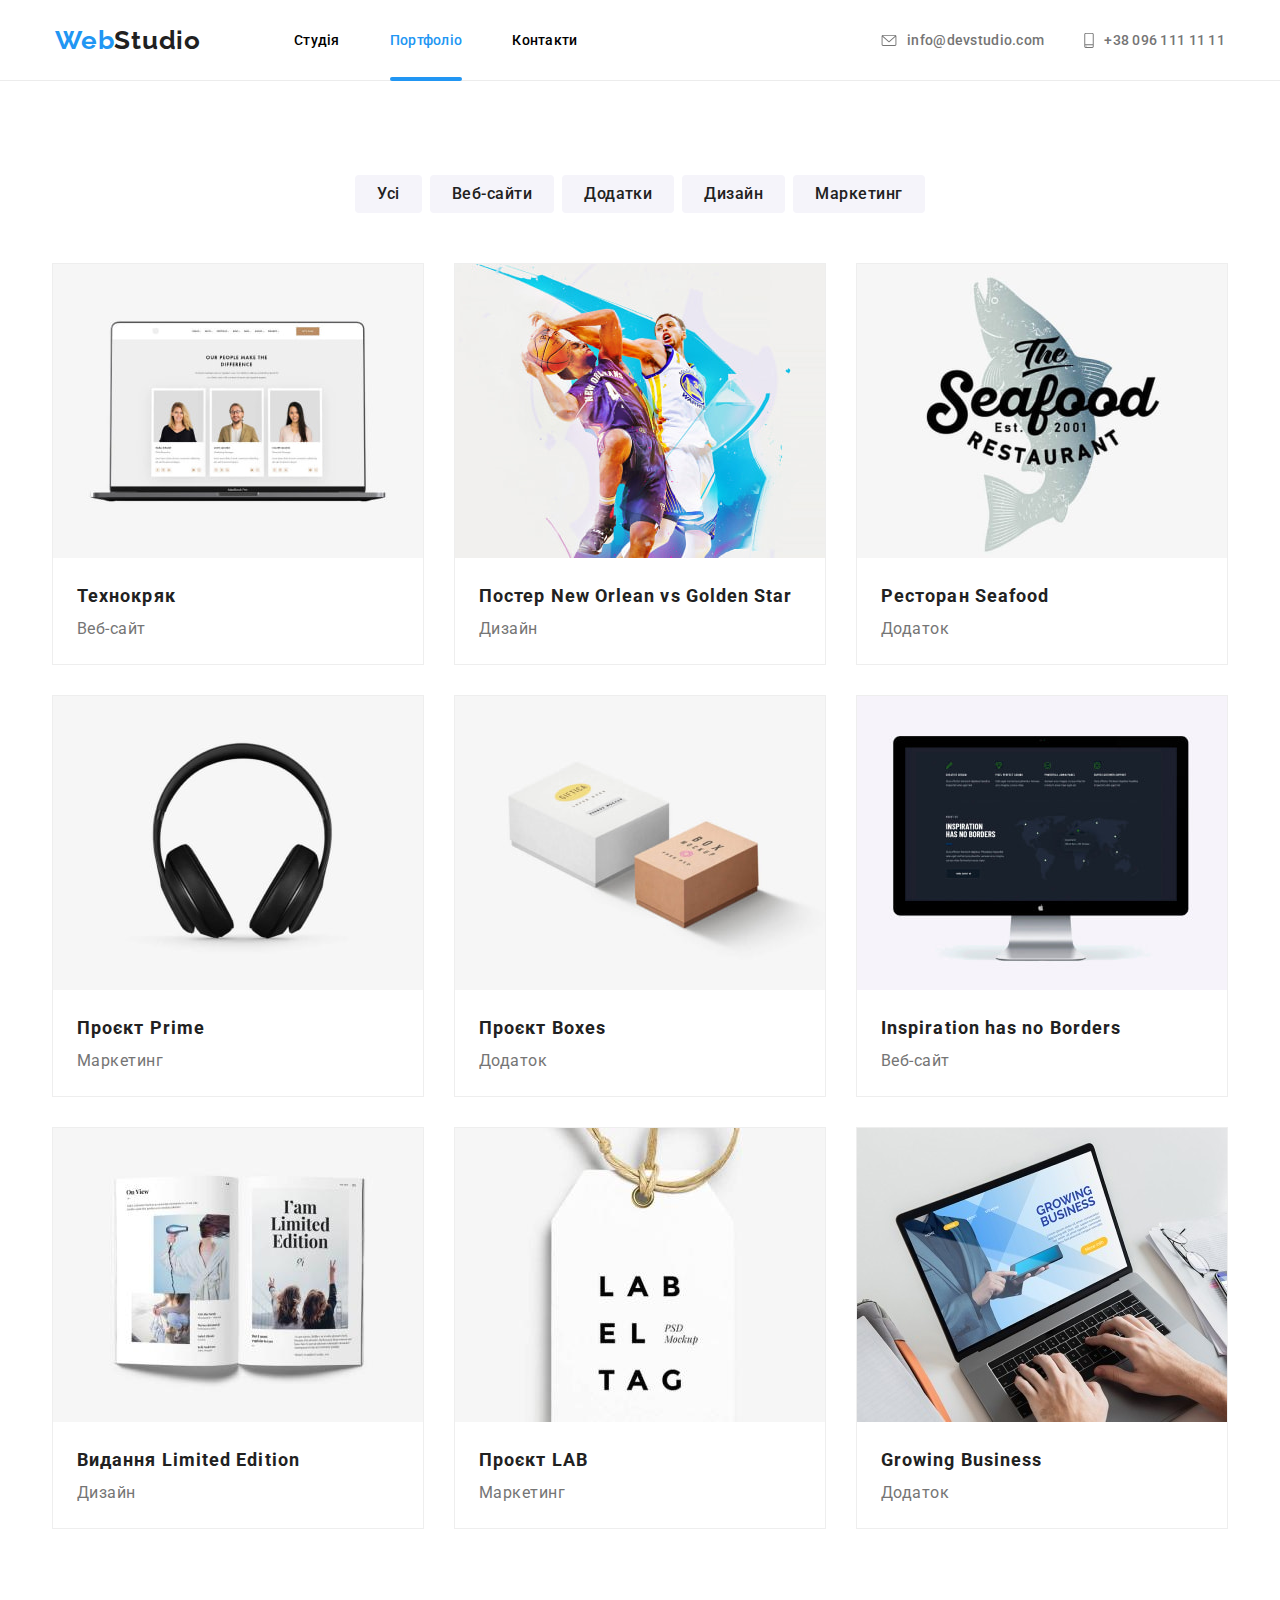
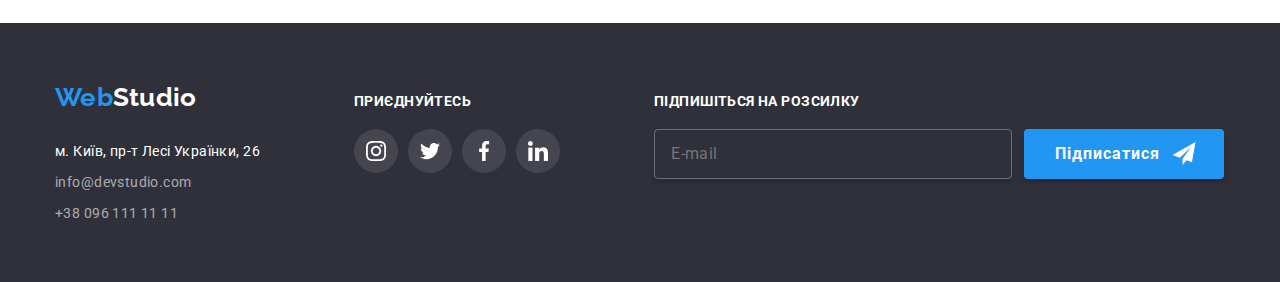
==== commit a737e8ad: "Fix lab-7 issues" ====
--- a/portfolio.html
+++ b/portfolio.html
@@ -5,10 +5,12 @@
   <meta charset="UTF-8" />
   <meta name="viewport" content="width=device-width, initial-scale=1.0" />
   <title>Portfolio</title>
+  
   <link rel="stylesheet" href="css/main.css" />
-  <link rel="stylesheet" href="css/modern-normalize.css">
   <link rel="preconnect" href="https://fonts.googleapis.com">
   <link rel="preconnect" href="https://fonts.gstatic.com" crossorigin>
+  <link rel="stylesheet"
+		href="https://fonts.googleapis.com/css2?family=Raleway:wght@700&family=Roboto:wght@400;500;700;900&display=swap">
 </head>
 
 <body>
@@ -203,7 +205,7 @@
   <footer class="footer">
     <div class="footer__contacts container">
       <div class="footer__info">
-        <a href="#" class="footer__logo"><span class="footer__accent-text-footer-logo">Web</span>Studio</a>
+        <a href="#" class="footer__logo"><span class="footer__text-footer-logo">Web</span>Studio</a>
         <address class="footer__contact-address">
           <ul class="footer__contact-info">
             <li>
@@ -218,31 +220,31 @@
       </div>
       <div class="">
         <h2 class="footer__title">Приєднуйтесь</h2>
-        <ul class="social-team-links">
-          <li class="social-team-links__social-item">
-            <a class="social-team-links__foot-link" href="https://instagram.com" target="_blank">
-              <svg class="social-team-links__social-icon">
+        <ul class="social-links">
+          <li class="social-links__item">
+            <a class="social-links__link" href="https://instagram.com" target="_blank">
+              <svg class="social-links__icon">
                 <use href="./images/icons.svg#icon-instagram">
               </svg>
             </a>
           </li>
-          <li class="social-team-links__social-item">
-            <a class="social-team-links__foot-link" href="https://twitter.com" target="_blank">
-              <svg class="social-team-links__social-icon">
+          <li class="social-links__item">
+            <a class="social-links__link" href="https://twitter.com" target="_blank">
+              <svg class="social-links__icon">
                 <use href="./images/icons.svg#icon-twitter">
               </svg>
             </a>
           </li>
-          <li class="social-team-links__social-item">
-            <a class="social-team-links__foot-link" href="https://facebook.com" target="_blank">
-              <svg class="social-team-links__social-icon">
+          <li class="social-links__item">
+            <a class="social-links__link" href="https://facebook.com" target="_blank">
+              <svg class="social-links__icon">
                 <use href="./images/icons.svg#icon-facebook">
               </svg>
             </a>
           </li>
-          <li class="social-team-links__social-item">
-            <a class="social-team-links__foot-link" href="https://linkedin.com" target="_blank">
-              <svg class="social-team-links__social-icon">
+          <li class="social-links__item">
+            <a class="social-links__link" href="https://linkedin.com" target="_blank">
+              <svg class="social-links__icon">
                 <use href="./images/icons.svg#icon-linkedin">
               </svg>
             </a>
@@ -253,7 +255,7 @@
         <h2 class="footer__newsletter-title">Підпишіться на розсилку</h2>
         <form class="footer__form">
           <input type="email" name="footer-email" placeholder="E-mail" class="footer__form-input">
-          <button type="submit" class="footer__form-button">Підписатися <svg class="footer__form-icon">
+          <button type="submit" class="footer__form-button"><span class="footer__button-text">Підписатися</span> <svg class="footer__form-icon">
               <use href="./images/icons.svg#icon-send"></use>
             </svg></button>
         </form>
--- a/css/main.css
+++ b/css/main.css
@@ -1,960 +1,13 @@
-@import url("https://fonts.googleapis.com/css2?family=Raleway:wght@700&family=Roboto:wght@400;500;700;900&display=swap");
-:root {
-  --primary-color: #212121;
-  --secondary-color: #757575;
-  --background-primary-color: #FFFFFF;
-  --background-secondary-color: #2F303A;
-  --accent-color: #2196F3;
-  --transperent-color: #FFFFFF99;
-  --inactive-filter-color: #F5F4FA;
-  --shadow-color: rgba(0, 0, 0, 0.15);
-  --social_link_color: #afb1b8;
-  --black-color: #000000;
-}
-
-body {
-  font-family: 'Roboto', sans-serif;
-  font-weight: 400;
-  font-size: 14px;
-  letter-spacing: 0.28px;
-  margin: 0 auto;
-}
-
-a {
-  color: inherit;
-  text-decoration: none;
-}
-
-.container {
-  max-width: 1200px;
-  margin: 0 auto;
-  padding: 0 15px;
-}
-
-button {
-  border: 0px;
-  border-radius: 4px;
-}
-
-button:focus {
-  outline: none;
-  border: 1px solid var(--accent-color);
-}
-
-h1, h2, h3, p, ul, li {
-  padding: 0;
-  margin: 0;
-  list-style-type: none;
-}
-
-/* HEADER */
-.header {
-  background-color: var(--background-primary-color);
-  border-bottom: 1px solid #ECECEC;
-}
-
-.header .container {
-  display: flex;
-  align-items: center;
-}
-
-.header__navigation-list {
-  list-style-type: none;
-  display: flex;
-  gap: 50px;
-}
-
-.header__navigation-button {
-  display: inline-block;
-  padding: 32px 0;
-  font-weight: 500;
-  line-height: 1.17;
-  letter-spacing: 0.28px;
-  color: inherit;
-  text-decoration: none;
-}
-
-.header__navigation-button:hover, .header__navigation-button:focus {
-  transition: all 0.3s;
-  color: var(--accent-color);
-  fill: var(--accent-color);
-}
-
-.header__navigation-button-active {
-  position: relative;
-  display: inline-block;
-  padding: 32px 0;
-  color: var(--accent-color);
-  font-weight: 500;
-  line-height: 1.17;
-  letter-spacing: 0.28px;
-  text-decoration: none;
-}
-
-.header__navigation-button-active::after {
-  content: "";
-  position: absolute;
-  display: block;
-  width: 100%;
-  height: 4px;
-  border-radius: 2px;
-  bottom: -1px;
-  background-color: var(--accent-color);
-}
-
-.header__contact-info {
-  margin-left: auto;
-  display: flex;
-  gap: 40px;
-  color: var(--secondary-color);
-  list-style-type: none;
-}
-
-.header__email {
-  font-weight: 500;
-  line-height: 1.17;
-  letter-spacing: 0.28px;
-  color: inherit;
-  text-decoration: none;
-  display: flex;
-  align-items: center;
-  fill: var(--secondary-color);
-}
-
-.header__email:focus, .header__email:hover {
-  transition: all 0.3s;
-  color: var(--accent-color);
-  fill: var(--accent-color);
-}
-
-.header__email-icon {
-  margin-right: 10px;
-}
-
-.header__email-icon:hover {
-  transition: all 0.3s;
-  color: var(--accent-color);
-  fill: var(--accent-color);
-}
-
-.header__tel {
-  font-weight: 500;
-  line-height: 1.17;
-  letter-spacing: 0.28px;
-  color: inherit;
-  text-decoration: none;
-  display: flex;
-  align-items: center;
-  fill: var(--secondary-color);
-}
-
-.header__tel:hover, .header__tel:focus {
-  transition: all 0.3s;
-  color: var(--accent-color);
-  fill: var(--accent-color);
-}
-
-.header__phone-icon {
-  margin-right: 10px;
-}
-
-.header__phone-icon:hover {
-  transition: all 0.3s;
-  color: var(--accent-color);
-  fill: var(--accent-color);
-}
-
-.logo {
-  font-family: 'Raleway';
-  font-weight: 700;
-  font-size: 26px;
-  line-height: 1.17;
-  letter-spacing: 0.78px;
-  color: var(--primary-color);
-  text-decoration: none;
-  margin-right: 93px;
-}
-
-.logo__accent-text {
-  transition: all 0.3s;
-  color: var(--accent-color);
-  fill: var(--accent-color);
-}
-
-/* MAIN */
-.hero {
-  background: linear-gradient(rgba(47, 48, 58, 0.4), rgba(47, 48, 58, 0.4)), url("../images/Img.jpg");
-  background-size: cover;
-  background-position: center;
-  padding-top: 200px;
-  padding-bottom: 200px;
-}
-
-.hero__container {
-  display: flex;
-  justify-content: center;
-  align-items: center;
-  flex-direction: column;
-  max-height: 200px;
-}
-
-.hero__header {
-  font-weight: 900;
-  font-size: 44px;
-  line-height: 1.36;
-  letter-spacing: 2.64px;
-  width: 696px;
-  margin-bottom: 40px;
-  color: var(--background-primary-color);
-  text-transform: uppercase;
-  text-align: center;
-}
-
-.hero__button {
-  border-radius: 4px;
-  padding: 10px 24px;
-  margin: auto;
-  font-weight: 700;
-  font-size: 16px;
-  line-height: 1.87;
-  letter-spacing: 0.96px;
-  cursor: pointer;
-  background-color: var(--accent-color);
-  color: var(--background-primary-color);
-  box-shadow: 0px 4px 4px 0px var(--shadow-color);
-}
-
-.hero__button:hover, .hero__button:focus {
-  background-color: #188CE8;
-}
-
-.main-content {
-  padding-top: 93px;
-}
-
-.main-content__feature-list {
-  display: flex;
-  flex-direction: row;
-  justify-content: center;
-  gap: 30px;
-  list-style-type: none;
-}
-
-.main-content__feature {
-  max-width: 270px;
-  flex-shrink: 0;
-}
-
-.main-content__feature-background {
-  display: inline-block;
-  width: 100%;
-  height: 120px;
-  padding: 25px 100px;
-  margin-bottom: 30px;
-  border-radius: 4px;
-  background-color: var(--inactive-filter-color);
-}
-
-.main-content__feature-icon {
-  width: 70px;
-  height: 70px;
-}
-
-.main-content__feature-label {
-  font-size: inherit;
-  font-weight: 700;
-  line-height: 1.17;
-  letter-spacing: 0.42px;
-  margin-bottom: 10px;
-  text-transform: uppercase;
-}
-
-.main-content__feature-description {
-  line-height: 1.71;
-  letter-spacing: 0.42px;
-  font-size: 14px;
-  color: var(--secondary-color);
-}
-
-.development {
-  padding: 94px 0;
-}
-
-.development__dev-stack-header {
-  line-height: 1.17;
-  letter-spacing: 1.08px;
-  font-weight: 700;
-  font-size: 36px;
-  text-align: center;
-  margin-bottom: 50px;
-}
-
-.development__dev-stack-list {
-  display: flex;
-  justify-content: center;
-  gap: 30px;
-  list-style-type: none;
-}
-
-.development__dev-stack-list-item {
-  position: relative;
-}
-
-.development__item-photo-description {
-  position: absolute;
-  bottom: 1%;
-  width: 100%;
-  padding: 27px 0px;
-  background-color: rgba(47, 48, 58, 0.8);
-  font-weight: 700;
-  text-align: center;
-  letter-spacing: 0.42px;
-  text-transform: uppercase;
-  color: var(--background-primary-color);
-}
-
-.team-section {
-  background-color: var(--inactive-filter-color);
-  padding: 94px 0;
-}
-
-.team-section__team-header {
-  line-height: 1.17;
-  letter-spacing: 1.08px;
-  font-weight: 700;
-  font-size: 36px;
-  text-align: center;
-  margin-bottom: 50px;
-}
-
-.team-section__team-list {
-  list-style-type: none;
-  display: flex;
-  gap: 30px;
-}
-
-.team-section__employee {
-  background-color: var(--background-primary-color);
-  border-radius: 0px 0px 4px 4px;
-  box-shadow: 0px 2px 1px 0px rgba(0, 0, 0, 0.2), 0px 1px 1px 0px rgba(0, 0, 0, 0.14), 0px 1px 3px 0px rgba(0, 0, 0, 0.12);
-}
-
-.team-section img {
-  width: 270px;
-  height: 260px;
-}
-
-.team-section__employee-name-job {
-  padding-top: 30px;
-  padding-bottom: 30px;
-}
-
-.team-section__employee-name, .team-section__employee-job {
-  font-size: 16px;
-  line-height: 1.17;
-  font-weight: 500;
-  letter-spacing: 0.48px;
-  display: flex;
-  justify-content: center;
-  color: var(--primary-color);
-}
-
-.team-section__employee-name {
-  margin-bottom: 10px;
-}
-
-.team-section__employee-job {
-  color: var(--secondary-color);
-}
-
-.social-team-links {
-  list-style-type: none;
-  display: flex;
-  justify-content: center;
-  gap: 10px;
-  margin-top: 16px;
-}
-
-.social-team-links__team-social {
-  transition: 300ms;
-  display: inline-block;
-  border-radius: 50%;
-  padding: 12px 12px;
-  fill: var(--social_link_color);
-  width: 44px;
-  height: 44px;
-}
-
-.social-team-links__team-social:hover, .social-team-links__team-social:focus {
-  transition: 300ms;
-  background-color: var(--accent-color);
-  fill: var(--background-primary-color);
-}
-
-.social-team-links__social-icon {
-  width: 20px;
-  height: 20px;
-}
-
-.social-team-links__social-item {
-  border-radius: 50%;
-}
-
-.social-team-links__foot-link {
-  transition: 300ms;
-  display: inline-block;
-  padding: 12px 12px;
-  fill: var(--background-primary-color);
-  border-radius: 50%;
-  background-color: rgba(255, 255, 255, 0.1);
-  width: 44px;
-  height: 44px;
-}
-
-.social-team-links__foot-link:hover, .social-team-links__foot-link:focus {
-  transition: 300ms;
-  background-color: var(--accent-color);
-}
-
-.clients {
-  padding: 94px 0px;
-}
-
-.clients__title {
-  margin-bottom: 50px;
-  text-align: center;
-  font-size: 36px;
-  letter-spacing: 1.08px;
-}
-
-.clients__list {
-  display: flex;
-  gap: 30px;
-}
-
-.clients__link {
-  transition: 300ms;
-  display: inline-block;
-  fill: var(--social_link_color);
-  padding: 16px 32px;
-  width: 170px;
-  height: 92px;
-  border-radius: 4px;
-  border: 1px solid var(--social_link_color);
-}
-
-.clients__link:hover, .clients__link:focus {
-  transition: 300ms;
-  border-color: var(--accent-color);
-  color: var(--accent-color);
-  fill: var(--accent-color);
-}
-
-.clients__icon {
-  transition: 300ms;
-  width: 106px;
-  height: 60px;
-}
-
-/* FOOTER */
-.footer {
-  background-color: var(--background-secondary-color);
-  padding-top: 60px;
-  padding-bottom: 60px;
-}
-
-.footer__contacts {
-  display: flex;
-  align-items: baseline;
-  gap: 94px;
-}
-
-.footer__logo {
-  color: var(--background-primary-color);
-  text-decoration: none;
-  font-family: 'Raleway';
-  font-weight: 700;
-  font-size: 26px;
-}
-
-.footer__accent-text-footer-logo {
-  color: var(--accent-color);
-}
-
-.footer__contact-address {
-  margin-top: 28px;
-}
-
-.footer__contact-info {
-  all: initial;
-  font-family: inherit;
-  flex-direction: column;
-}
-
-.footer__contact-info li {
-  list-style-type: none;
-}
-
-.footer__contact-info li:not(:first-child) {
-  margin-top: 12px;
-}
-
-.footer__studio-address {
-  line-height: 1.14;
-  letter-spacing: 0.42px;
-  font-size: 14px;
-  color: var(--background-primary-color);
-}
-
-.footer__email, .footer__tel {
-  font-size: 14px;
-  line-height: 1.14;
-  letter-spacing: 0.42px;
-  text-decoration: none;
-  color: var(--transperent-color);
-}
-
-.footer__title {
-  margin-bottom: 20px;
-  color: var(--background-primary-color);
-  font-size: 14px;
-  font-weight: 700;
-  letter-spacing: 0.42px;
-  text-transform: uppercase;
-}
-
-.footer__newsletter-title {
-  margin-bottom: 20px;
-  color: var(--background-primary-color);
-  font-size: 14px;
-  font-weight: 700;
-  letter-spacing: 0.42px;
-  text-transform: uppercase;
-}
-
-.footer__form {
-  min-width: 570px;
-  display: flex;
-}
-
-.footer__form-input {
-  padding-left: 16px;
-  padding-bottom: 15px;
-  padding-top: 15px;
-  flex-grow: 1;
-  font-size: 16px;
-  line-height: 125%;
-  letter-spacing: 0.48px;
-  max-height: 50px;
-  border-radius: 4px;
-  background-color: rgba(33, 150, 243, 0);
-  border: 1px solid rgba(255, 255, 255, 0.3);
-  box-shadow: 0px 4px 4px 0px rgba(0, 0, 0, 0.15);
-  color: var(--background-primary-color);
-}
-
-.footer__form-button {
-  margin-left: 12px;
-  font-weight: 700;
-  font-size: 16px;
-  line-height: 187.5%;
-  letter-spacing: 0.96px;
-  color: var(--background-primary-color);
-  background: var(--accent-color);
-  box-shadow: 0px 4px 4px rgba(0, 0, 0, 0.15);
-  border-radius: 4px;
-  border: none;
-  cursor: pointer;
-  display: inline;
-  align-items: center;
-  min-width: 200px;
-  padding-top: 10px;
-  padding-bottom: 10px;
-  padding-right: 28px;
-  position: relative;
-  transition-property: background-color;
-  transition-duration: 250ms;
-  transition-timing-function: cubic-bezier(0.4, 0, 0.2, 1);
-}
-
-.footer__form-button:hover, .footer__form-button:focus {
-  background: #188CE8;
-  box-shadow: 0px 4px 4px 0px rgba(0, 0, 0, 0.15);
-}
-
-.footer__form-icon {
-  position: absolute;
-  fill: var(--background-primary-color);
-  width: 24px;
-  height: 24px;
-  margin-left: 10px;
-  top: 12px;
-}
-
-/* PORTFOLIO-MAIN */
-.project-area {
-  padding: 94px 0px;
-}
-
-.project-area__filter-list {
-  list-style-type: none;
-  display: flex;
-  flex-direction: row;
-  justify-content: center;
-  gap: 8px;
-  margin-bottom: 50px;
-}
-
-.project-area__filter {
-  gap: 30px;
-  padding: 6px 22px;
-  font-family: 'Roboto';
-  font-weight: 500;
-  font-size: 16px;
-  line-height: 1.62;
-  letter-spacing: 0.48px;
-  text-align: center;
-  cursor: pointer;
-  font-family: inherit;
-  background-color: var(--inactive-filter-color);
-  color: var(--primary-color);
-}
-
-.project-area__filter:hover, .project-area__filter:focus {
-  color: var(--background-primary-color);
-  background-color: var(--accent-color);
-  box-shadow: 0px 2px 2px 0px rgba(0, 0, 0, 0.12), 0px 1px 2px 0px rgba(0, 0, 0, 0.08), 0px 3px 1px 0px rgba(0, 0, 0, 0.1);
-  transition: all 0.3s;
-}
-
-.project-area__list {
-  list-style-type: none;
-  display: grid;
-  grid-template-columns: repeat(3, 1fr);
-  justify-content: center;
-  gap: 30px;
-}
-
-.project-area__item {
-  display: flex;
-  flex-direction: column;
-  border: 1px solid #EEE;
-}
-
-.project-area__item:hover {
-  transition: 300ms;
-  box-shadow: 1px 4px 6px 0px rgba(0, 0, 0, 0.16), 0px 4px 4px 0px rgba(0, 0, 0, 0.06), 0px 1px 1px 0px rgba(0, 0, 0, 0.12);
-}
-
-.project-area__item:hover .project-area__section-description {
-  transform: translateY(0);
-}
-
-.project-area__project {
-  background-color: var(--background-primary-color);
-  text-decoration: none;
-}
-
-.project-area__project:focus {
-  transition: 300ms;
-  box-shadow: 1px 4px 6px 0px rgba(0, 0, 0, 0.16), 0px 4px 4px 0px rgba(0, 0, 0, 0.06), 0px 1px 1px 0px rgba(0, 0, 0, 0.12);
-}
-
-.project-area__project:focus .project-area__section-description {
-  transform: translateY(0);
-}
-
-.project-area__project img {
-  display: block;
-}
-
-.project-area__product-img {
-  position: relative;
-  overflow: hidden;
-}
-
-.project-area__section-description {
-  position: absolute;
-  top: 0;
-  left: 0;
-  transform: translateY(150%);
-  transition-timing-function: cubic-bezier(0.4, 0, 0.2, 1);
-  transition-duration: 250ms;
-  opacity: 0.9;
-  transition-property: transform;
-}
-
-.project-area__text-description {
-  font-size: 18px;
-  line-height: 155.56%;
-  letter-spacing: 0.54px;
-  color: var(--background-primary-color);
-  padding: 63px 24px;
-  background-color: var(--accent-color);
-  opacity: 0.9;
-}
-
-.project-area__details {
-  padding: 20px 24px;
-}
-
-.project-area__title {
-  font-weight: 700;
-  font-size: 18px;
-  line-height: 2;
-  letter-spacing: 1.08px;
-  color: var(--primary-color);
-}
-
-.project-area__description {
-  font-size: 16px;
-  line-height: 1.87;
-  letter-spacing: 0.48px;
-  color: var(--secondary-color);
-}
-
-.product-item:hover,
-.project:focus {
-  transition: 300ms;
-  box-shadow: 1px 4px 6px 0px rgba(0, 0, 0, 0.16), 0px 4px 4px 0px rgba(0, 0, 0, 0.06), 0px 1px 1px 0px rgba(0, 0, 0, 0.12);
-}
-
-.product-item:hover .description-section {
-  transform: translateY(0);
-}
-
-.project:focus .description-section {
-  transform: translateY(0);
-}
-
-/* Modal */
-.backdrop {
-  position: fixed;
-  top: 0;
-  left: 0;
-  width: 100%;
-  height: 100%;
-  background-color: rgba(0, 0, 0, 0.2);
-  opacity: 1;
-  transition-duration: 250ms;
-  transition-timing-function: cubic-bezier(0.4, 0, 0.2, 1);
-  z-index: 1;
-}
-
-.backdrop.is-hidden {
-  opacity: 0;
-  pointer-events: none;
-}
-
-.modal {
-  position: absolute;
-  top: 50%;
-  left: 50%;
-  transform: translate(-50%, -50%);
-  padding: 40px;
-  width: 528px;
-  height: 581px;
-  background-color: var(--background-primary-color);
-  opacity: 1;
-  border-radius: 4px;
-  box-shadow: 0px 2px 1px 0px rgba(0, 0, 0, 0.2), 0px 1px 1px 0px rgba(0, 0, 0, 0.14), 0px 1px 3px 0px rgba(0, 0, 0, 0.12);
-  transition-duration: 250ms;
-  transition-timing-function: cubic-bezier(0.4, 0, 0.2, 1);
-}
-
-.modal_button {
-  display: flex;
-  position: absolute;
-  top: 8px;
-  right: 8px;
-  width: 30px;
-  height: 30px;
-  align-items: center;
-  border-radius: 50%;
-  background-color: var(--background-primary-color);
-  border: 1px solid rgba(0, 0, 0, 0.1);
-  cursor: pointer;
-}
-
-.modal_button:hover .modal_icon,
-.modal_button:focus .modal_icon {
-  fill: var(--accent-color);
-  transition-duration: 250ms;
-}
-
-.modal_icon {
-  width: 18px;
-  height: 18px;
-  fill: var(--black-color);
-}
-
-.form__title {
-  display: flex;
-  justify-content: space-around;
-  color: #212121;
-  text-align: center;
-  font-family: Roboto;
-  font-size: 20px;
-  font-style: normal;
-  font-weight: 700;
-  line-height: normal;
-  letter-spacing: 0.6px;
-  margin-bottom: 12px;
-}
-
-.form__contact {
-  position: relative;
-  display: flex;
-  flex-direction: column;
-  margin-top: 10px;
-}
-
-.form__label {
-  margin-bottom: 4px;
-  color: #757575;
-  font-family: Roboto;
-  font-size: 12px;
-  font-style: normal;
-  font-weight: 400;
-  line-height: normal;
-  letter-spacing: 0.12px;
-}
-
-.form__input {
-  padding-left: 42px;
-  padding-top: 12px;
-  padding-bottom: 12px;
-  border-radius: 4px;
-  border: 1px solid rgba(33, 33, 33, 0.2);
-  height: 40px;
-}
-
-.form__input:focus {
-  outline: 1px solid var(--accent-color);
-}
-
-.form__input:focus + .form__icon {
-  fill: var(--accent-color);
-}
-
-.form__textarea {
-  resize: none;
-  min-height: 120px;
-  border-radius: 4px;
-  border: 1px solid rgba(33, 33, 33, 0.2);
-  padding: 12px 16px;
-  transition-property: outline;
-  transition-duration: 250ms;
-  transition-timing-function: cubic-bezier(0.4, 0, 0.2, 1);
-}
-
-.form__textarea:focus {
-  outline: 1px solid var(--accent-color);
-}
-
-.form__textarea::placeholder {
-  font-size: 12px;
-  letter-spacing: 0.12px;
-  color: rgba(117, 117, 117, 0.5);
-}
-
-.form__icon {
-  position: absolute;
-  top: 29px;
-  left: 12px;
-  width: 18px;
-  height: 18px;
-}
-
-.form__check-icon {
-  height: 15px;
-  width: 16px;
-}
-
-.form__link {
-  color: var(--accent-color);
-  font-family: Roboto;
-  font-size: 14px;
-  font-style: normal;
-  font-weight: 400;
-  line-height: 24px;
-  letter-spacing: 0.42px;
-  text-decoration-line: underline;
-  text-underline-offset: 2px;
-  margin-left: 5px;
-}
-
-.form__checkbox {
-  margin-top: 20px;
-}
-
-.form__check-icon__hidden {
-  position: absolute;
-  width: 1px;
-  height: 1px;
-  margin: -1px;
-  border: 0;
-  padding: 0;
-  white-space: nowrap;
-  clip-path: inset(100%);
-  clip: rect(0 0 0 0);
-  overflow: hidden;
-}
-
-.form__agree-label {
-  display: flex;
-  justify-content: center;
-  align-items: center;
-  line-height: 171.43%;
-  letter-spacing: 0.42px;
-  color: var(--gray);
-  cursor: pointer;
-}
-
-.form__agree-label span {
-  display: flex;
-  width: 16px;
-  height: 15px;
-  border: 2px solid var(--black-color);
-  border-radius: 2px;
-  margin-right: 8px;
-  fill: transparent;
-  transition-duration: 250ms;
-  transition-timing-function: cubic-bezier(0.4, 0, 0.2, 1);
-}
-
-.form__check:checked + .form__agree-label span {
-  background-color: var(--accent-color);
-  border: none;
-  fill: var(--background-primary-color);
-  transition-duration: 250ms;
-  transition-timing-function: cubic-bezier(0.4, 0, 0.2, 1);
-}
-
-.form__send {
-  margin-top: 30px;
-  margin-bottom: 40px;
-  margin-left: 124px;
-  margin-right: 124px;
-  min-width: 200px;
-  min-height: 50px;
-  border-radius: 4px;
-  border: none;
-  background: var(--accent-color);
-  color: #FFF;
-  text-align: center;
-  font-family: Roboto;
-  font-size: 16px;
-  font-style: normal;
-  font-weight: 700;
-  line-height: 30px;
-  /* 187.5% */
-  letter-spacing: 0.96px;
-}
-
-.form__send:hover,
-.form__send:focus {
-  background: #188CE8;
-  box-shadow: 0px 4px 4px 0px rgba(0, 0, 0, 0.15);
-  transition-duration: 250ms;
-}
+/*! modern-normalize v2.0.0 | MIT License | https://github.com/sindresorhus/modern-normalize */*,::before,::after{box-sizing:border-box}html{font-family:system-ui,+ 'Segoe UI',+ Roboto,+ Helvetica,+ Arial,+ sans-serif,+ 'Apple Color Emoji',+ 'Segoe UI Emoji';line-height:1.15;-webkit-text-size-adjust:100%;-moz-tab-size:4;tab-size:4}body{margin:0}hr{height:0;color:inherit}abbr[title]{text-decoration:underline dotted}b,strong{font-weight:bolder}code,kbd,samp,pre{font-family:ui-monospace,+ SFMono-Regular,+ Consolas,+ 'Liberation Mono',+ Menlo,+ monospace;font-size:1em}small{font-size:80%}sub,sup{font-size:75%;line-height:0;position:relative;vertical-align:baseline}sub{bottom:-0.25em}sup{top:-0.5em}table{text-indent:0;border-color:inherit}button,input,optgroup,select,textarea{font-family:inherit;font-size:100%;line-height:1.15;margin:0}button,select{text-transform:none}button,[type='button'],[type='reset'],[type='submit']{-webkit-appearance:button}::-moz-focus-inner{border-style:none;padding:0}:-moz-focusring{outline:1px dotted ButtonText}:-moz-ui-invalid{box-shadow:none}legend{padding:0}progress{vertical-align:baseline}::-webkit-inner-spin-button,::-webkit-outer-spin-button{height:auto}[type='search']{-webkit-appearance:textfield;outline-offset:-2px}::-webkit-search-decoration{-webkit-appearance:none}::-webkit-file-upload-button{-webkit-appearance:button;font:inherit}summary{display:list-item}body{font-family:'Roboto', sans-serif;font-weight:400;font-size:14px;letter-spacing:0.28px;margin:0 auto}a{color:inherit;text-decoration:none}.container{max-width:1200px;margin:0 auto;padding:0 15px}button{border:0px;border-radius:4px}button:focus{outline:none;border:1px solid #2196F3}h1,h2,h3,p,ul,li{padding:0;margin:0;list-style-type:none}.header{background-color:#fff;border-bottom:1px solid #ECECEC}.header .container{display:flex;align-items:center}.header__navigation-list{list-style-type:none;display:flex;gap:50px}.header__navigation-button{display:inline-block;padding:32px 0;font-weight:500;line-height:1.17;letter-spacing:0.28px;color:inherit;text-decoration:none}.header__navigation-button:hover,.header__navigation-button:focus{transition:all 0.3s;color:#2196F3;fill:#2196F3}.header__navigation-button-active{position:relative;display:inline-block;padding:32px 0;color:#2196F3;font-weight:500;line-height:1.17;letter-spacing:0.28px;text-decoration:none}.header__navigation-button-active::after{content:"";position:absolute;display:block;width:100%;height:4px;border-radius:2px;bottom:-1px;background-color:#2196F3}.header__contact-info{margin-left:auto;display:flex;gap:40px;color:#757575;list-style-type:none}.header__email{font-weight:500;line-height:1.17;letter-spacing:0.28px;color:inherit;text-decoration:none;display:flex;align-items:center;fill:#757575}.header__email:focus,.header__email:hover{transition:all 0.3s;color:#2196F3;fill:#2196F3}.header__email-icon{margin-right:10px}.header__email-icon:hover{transition:all 0.3s;color:#2196F3;fill:#2196F3}.header__tel{font-weight:500;line-height:1.17;letter-spacing:0.28px;color:inherit;text-decoration:none;display:flex;align-items:center;fill:#757575}.header__tel:hover,.header__tel:focus{transition:all 0.3s;color:#2196F3;fill:#2196F3}.header__phone-icon{margin-right:10px}.header__phone-icon:hover{transition:all 0.3s;color:#2196F3;fill:#2196F3}.logo{font-family:'Raleway';font-weight:700;font-size:26px;line-height:1.17;letter-spacing:0.78px;color:#212121;text-decoration:none;margin-right:93px}.logo__accent-text{transition:all 0.3s;color:#2196F3;fill:#2196F3}.hero{background:linear-gradient(rgba(47,48,58,0.4), rgba(47,48,58,0.4)),url("../images/Img.jpg");background-size:cover;background-position:center;padding-top:200px;padding-bottom:200px}.hero__container{display:flex;justify-content:center;align-items:center;flex-direction:column;max-height:200px}.hero__header{font-weight:900;font-size:44px;line-height:1.36;letter-spacing:2.64px;width:696px;margin-bottom:40px;color:#fff;text-transform:uppercase;text-align:center}.hero__button{border-radius:4px;padding:10px 24px;margin:auto;font-weight:700;font-size:16px;line-height:1.87;letter-spacing:0.96px;cursor:pointer;background-color:#2196F3;color:#fff;box-shadow:0px 4px 4px 0px rgba(0,0,0,0.15)}.hero__button:hover,.hero__button:focus{background-color:#188CE8}.features{padding-top:93px}.features__list{display:flex;flex-direction:row;justify-content:center;gap:30px;list-style-type:none}.features__feature{max-width:270px;flex-shrink:0}.features__background{display:inline-block;width:100%;height:120px;padding:25px 100px;margin-bottom:30px;border-radius:4px;background-color:#F5F4FA}.features__icon{width:70px;height:70px}.features__label{font-size:inherit;font-weight:700;line-height:1.17;letter-spacing:0.42px;margin-bottom:10px;text-transform:uppercase}.features__description{line-height:1.71;letter-spacing:0.42px;font-size:14px;color:#757575}.development{padding:94px 0}.development__header{line-height:1.17;letter-spacing:1.08px;font-weight:700;font-size:36px;text-align:center;margin-bottom:50px}.development__list{display:flex;justify-content:center;gap:30px;list-style-type:none}.development__item{position:relative}.development__description{position:absolute;bottom:1%;width:100%;padding:27px 0px;background-color:rgba(47,48,58,0.8);font-weight:700;text-align:center;letter-spacing:0.42px;text-transform:uppercase;color:#fff}.team-section{background-color:#F5F4FA;padding:94px 0}.team-section__header{line-height:1.17;letter-spacing:1.08px;font-weight:700;font-size:36px;text-align:center;margin-bottom:50px}.team-section__list{list-style-type:none;display:flex;gap:30px}.team-section__employee{background-color:#fff;border-radius:0px 0px 4px 4px;box-shadow:0px 2px 1px 0px rgba(0,0,0,0.2),0px 1px 1px 0px rgba(0,0,0,0.14),0px 1px 3px 0px rgba(0,0,0,0.12)}.team-section img{width:270px;height:260px}.team-section__name-job{padding-top:30px;padding-bottom:30px}.team-section__name,.team-section__job{font-size:16px;line-height:1.17;font-weight:500;letter-spacing:0.48px;display:flex;justify-content:center;color:#212121}.team-section__name{margin-bottom:10px}.team-section__job{color:#757575}.social-links{list-style-type:none;display:flex;justify-content:center;gap:10px;margin-top:16px}.social-links__team{transition:300ms;display:inline-block;border-radius:50%;padding:12px 12px;fill:#afb1b8;width:44px;height:44px}.social-links__team:hover,.social-links__team:focus{transition:300ms;background-color:#2196F3;fill:#fff}.social-links__icon{width:20px;height:20px}.social-links__item{border-radius:50%}.social-links__link{transition:300ms;display:inline-block;padding:12px 12px;fill:#fff;border-radius:50%;background-color:rgba(255,255,255,0.1);width:44px;height:44px}.social-links__link:hover,.social-links__link:focus{transition:300ms;background-color:#2196F3}.clients{padding:94px 0px}.clients__title{margin-bottom:50px;text-align:center;font-size:36px;letter-spacing:1.08px}.clients__list{display:flex;gap:30px}.clients__link{transition:300ms;display:inline-block;fill:#afb1b8;padding:16px 32px;width:170px;height:92px;border-radius:4px;border:1px solid #afb1b8}.clients__link:hover,.clients__link:focus{transition:300ms;border-color:#2196F3;color:#2196F3;fill:#2196F3}.clients__icon{transition:300ms;width:106px;height:60px}.footer{background-color:#2F303A;padding-top:60px;padding-bottom:60px}.footer__contacts{display:flex;align-items:baseline;gap:94px}.footer__logo{color:#fff;text-decoration:none;font-family:'Raleway';font-weight:700;font-size:26px}.footer__text-footer-logo{color:#2196F3}.footer__contact-address{margin-top:28px}.footer__contact-info{all:initial;font-family:inherit;flex-direction:column}.footer__contact-info li{list-style-type:none}.footer__contact-info li:not(:first-child){margin-top:12px}.footer__studio-address{line-height:1.14;letter-spacing:0.42px;font-size:14px;color:#fff}.footer__email,.footer__tel{font-size:14px;line-height:1.14;letter-spacing:0.42px;text-decoration:none;color:rgba(255,255,255,0.6)}.footer__title{margin-bottom:20px;color:#fff;font-size:14px;font-weight:700;letter-spacing:0.42px;text-transform:uppercase}.footer__newsletter-title{margin-bottom:20px;color:#fff;font-size:14px;font-weight:700;letter-spacing:0.42px;text-transform:uppercase}.footer__form{min-width:570px;display:flex}.footer__form-input{padding-left:16px;padding-bottom:15px;padding-top:15px;flex-grow:1;font-size:16px;line-height:125%;letter-spacing:0.48px;max-height:50px;border-radius:4px;background-color:rgba(33,150,243,0);border:1px solid rgba(255,255,255,0.3);box-shadow:0px 4px 4px 0px rgba(0,0,0,0.15);color:#fff}.footer__form-button{margin-left:12px;font-weight:700;font-size:16px;line-height:187.5%;letter-spacing:0.96px;color:#fff;background:#2196F3;box-shadow:0px 4px 4px rgba(0,0,0,0.15);border-radius:4px;border:none;cursor:pointer;display:flex;align-items:center;padding-top:10px;padding-bottom:10px;padding-right:28px;padding-left:28px;position:relative;transition-property:background-color;transition-duration:250ms;transition-timing-function:cubic-bezier(0.4, 0, 0.2, 1)}.footer__form-button:hover,.footer__form-button:focus{background:#188CE8;box-shadow:0px 4px 4px 0px rgba(0,0,0,0.15)}.footer__button-text{padding-left:2.5px;padding-right:2.5px}.footer__form-icon{fill:#fff;width:24px;height:24px;margin-left:10px}.project-area{padding:94px 0px}.project-area__filter-list{list-style-type:none;display:flex;flex-direction:row;justify-content:center;gap:8px;margin-bottom:50px}.project-area__filter{gap:30px;padding:6px 22px;font-family:'Roboto';font-weight:500;font-size:16px;line-height:1.62;letter-spacing:0.48px;text-align:center;cursor:pointer;font-family:inherit;background-color:#F5F4FA;color:#212121}.project-area__filter:hover,.project-area__filter:focus{color:#fff;background-color:#2196F3;box-shadow:0px 2px 2px 0px rgba(0,0,0,0.12),0px 1px 2px 0px rgba(0,0,0,0.08),0px 3px 1px 0px rgba(0,0,0,0.1);transition:all 0.3s}.project-area__list{list-style-type:none;display:grid;grid-template-columns:repeat(3, 1fr);justify-content:center;gap:30px}.project-area__item{display:flex;flex-direction:column;border:1px solid #EEE}.project-area__item:hover{transition:300ms;box-shadow:1px 4px 6px 0px rgba(0,0,0,0.16),0px 4px 4px 0px rgba(0,0,0,0.06),0px 1px 1px 0px rgba(0,0,0,0.12)}.project-area__item:hover .project-area__section-description{transform:translateY(0)}.project-area__project{background-color:#fff;text-decoration:none}.project-area__project:focus{transition:300ms;box-shadow:1px 4px 6px 0px rgba(0,0,0,0.16),0px 4px 4px 0px rgba(0,0,0,0.06),0px 1px 1px 0px rgba(0,0,0,0.12)}.project-area__project:focus .project-area__section-description{transform:translateY(0)}.project-area__project img{display:block}.project-area__product-img{position:relative;overflow:hidden}.project-area__section-description{position:absolute;top:0;left:0;transform:translateY(150%);transition-timing-function:cubic-bezier(0.4, 0, 0.2, 1);transition-duration:250ms;transition-property:transform}.project-area__text-description{font-size:18px;line-height:155.56%;letter-spacing:0.54px;color:#fff;padding:63px 24px;background-color:rgba(33,150,243,0.8)}.project-area__details{padding:20px 24px}.project-area__title{font-weight:700;font-size:18px;line-height:2;letter-spacing:1.08px;color:#212121}.project-area__description{font-size:16px;line-height:1.87;letter-spacing:0.48px;color:#757575}.backdrop{position:fixed;top:0;left:0;width:100%;height:100%;background-color:rgba(0,0,0,0.2);opacity:1;transition-duration:250ms;transition-timing-function:cubic-bezier(0.4, 0, 0.2, 1);z-index:1}.backdrop.is-hidden{opacity:0;pointer-events:none}.modal{position:absolute;top:50%;left:50%;transform:translate(-50%, -50%);padding:40px;width:528px;height:581px;background-color:#fff;opacity:1;border-radius:4px;box-shadow:0px 2px 1px 0px rgba(0,0,0,0.2),0px 1px 1px 0px rgba(0,0,0,0.14),0px 1px 3px 0px rgba(0,0,0,0.12);transition-duration:250ms;transition-timing-function:cubic-bezier(0.4, 0, 0.2, 1)}.modal__button{display:flex;position:absolute;top:8px;right:8px;width:30px;height:30px;align-items:center;border-radius:50%;background-color:#fff;border:1px solid rgba(0,0,0,0.1);cursor:pointer}.modal__button:hover .modal__icon,.modal__button:focus .modal__icon{fill:#2196F3;transition-duration:250ms}.modal__icon{width:18px;height:18px;fill:#000}.modal__title{display:flex;justify-content:space-around;color:#212121;text-align:center;font-family:Roboto;font-size:20px;font-style:normal;font-weight:700;line-height:normal;letter-spacing:0.6px;margin-bottom:12px}.form__contact{position:relative;display:flex;flex-direction:column;margin-top:10px}.form__label{margin-bottom:4px;color:#757575;font-family:Roboto;font-size:12px;font-style:normal;font-weight:400;line-height:normal;letter-spacing:0.12px}.form__input{padding-left:42px;padding-top:12px;padding-bottom:12px;border-radius:4px;border:1px solid rgba(33,33,33,0.2);height:40px}.form__input:focus{outline:1px solid #2196F3}.form__input:focus+.form__icon{fill:#2196F3}.form__textarea{resize:none;min-height:120px;border-radius:4px;border:1px solid rgba(33,33,33,0.2);padding:12px 16px;transition-property:outline;transition-duration:250ms;transition-timing-function:cubic-bezier(0.4, 0, 0.2, 1)}.form__textarea:focus{outline:1px solid #2196F3}.form__textarea::placeholder{font-size:12px;letter-spacing:0.12px;color:rgba(117,117,117,0.5)}.form__icon{position:absolute;top:29px;left:12px;width:18px;height:18px}.form__check-icon{height:15px;width:16px}.form__link{color:#2196F3;font-family:Roboto;font-size:14px;font-style:normal;font-weight:400;line-height:24px;letter-spacing:0.42px;text-decoration-line:underline;text-underline-offset:2px;margin-left:5px}.form__checkbox{margin-top:20px}.form__check-icon__hidden{position:absolute;width:1px;height:1px;margin:-1px;border:0;padding:0;white-space:nowrap;clip-path:inset(100%);clip:rect(0 0 0 0);overflow:hidden}.form__agree-label{display:flex;justify-content:center;align-items:center;line-height:171.43%;letter-spacing:0.42px;color:gray;cursor:pointer}.form__agree-label span{display:flex;width:16px;height:15px;border:2px solid #000;border-radius:2px;margin-right:8px;fill:transparent;transition-duration:0ms;transition-timing-function:cubic-bezier(0.4, 0, 0.2, 1)}.form__check:checked+.form__agree-label span{background-color:#2196F3;border:none;fill:#fff;transition-duration:250ms;transition-timing-function:cubic-bezier(0.4, 0, 0.2, 1)}.form__send{margin-top:30px;margin-left:auto;margin-right:auto;display:flex;justify-content:center;padding:10px 52px;border-radius:4px;border:none;background:#2196F3;color:#FFF;text-align:center;font-family:Roboto;font-size:16px;font-style:normal;font-weight:700;line-height:30px;letter-spacing:0.96px}.form__send:hover,.form__send:focus{background:#188CE8;box-shadow:0px 4px 4px 0px rgba(0,0,0,0.15);transition-duration:250ms}
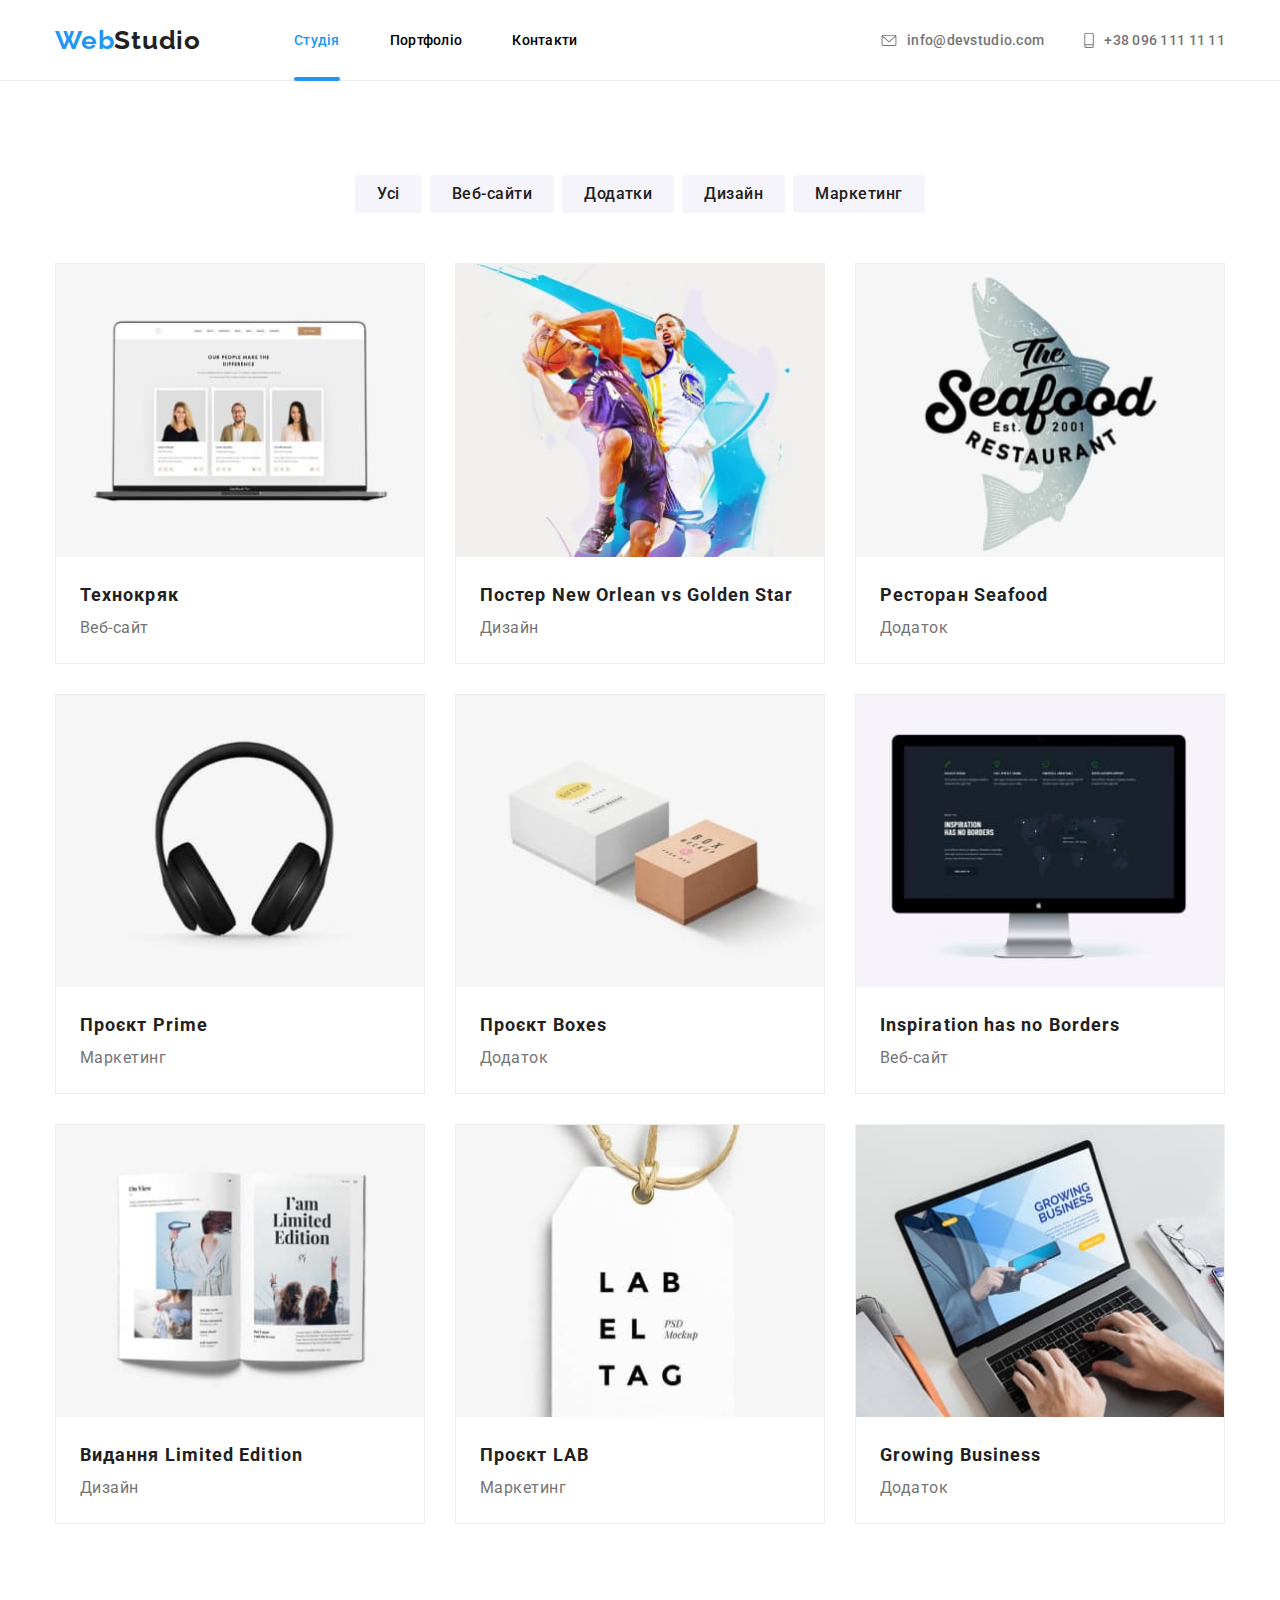
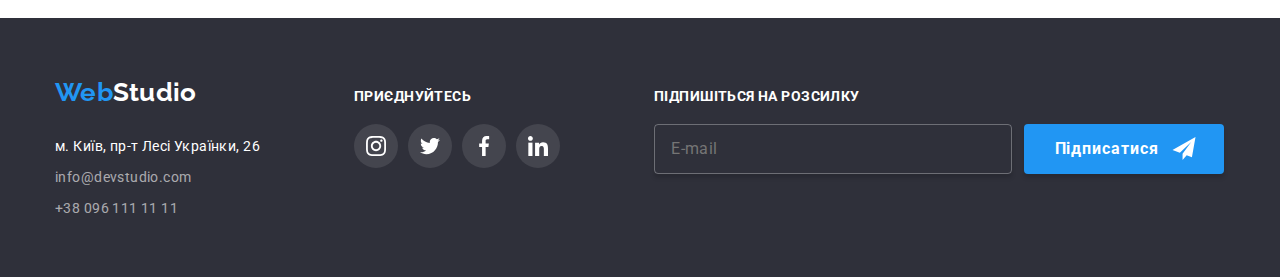
==== commit 9d19f1ad: "Footer is better for devices with less 468 pixels width" ====
--- a/portfolio.html
+++ b/portfolio.html
@@ -5,12 +5,12 @@
   <meta charset="UTF-8" />
   <meta name="viewport" content="width=device-width, initial-scale=1.0" />
   <title>Portfolio</title>
-  
+
   <link rel="stylesheet" href="css/main.css" />
   <link rel="preconnect" href="https://fonts.googleapis.com">
   <link rel="preconnect" href="https://fonts.gstatic.com" crossorigin>
   <link rel="stylesheet"
-		href="https://fonts.googleapis.com/css2?family=Raleway:wght@700&family=Roboto:wght@400;500;700;900&display=swap">
+    href="https://fonts.googleapis.com/css2?family=Raleway:wght@700&family=Roboto:wght@400;500;700;900&display=swap">
 </head>
 
 <body>
@@ -19,14 +19,15 @@
       <a href="index.html" class="logo"><span class="logo__accent-text">Web</span>Studio</a>
       <nav>
         <ul class="header__navigation-list">
-          <li><a href="index.html" class="header__navigation-button">Студія</a></li>
-          <li><a href="portfolio.html" class="header__navigation-button-active">Портфоліо</a></li>
+          <li><a href="index.html" class="header__navigation-button-active">Студія</a></li>
+          <li><a href="portfolio.html" class="header__navigation-button">Портфоліо</a></li>
           <li><a href="#" class="header__navigation-button">Контакти</a></li>
         </ul>
       </nav>
       <ul class="header__contact-info">
         <li>
-          <a class="header__email" href="mailto:info@devstudio.com"><svg class="header__email-icon" width="16" height="12">
+          <a class="header__email" href="mailto:info@devstudio.com"><svg class="header__email-icon" width="16"
+              height="12">
               <use href="./images/icons.svg#icon-envelope">
             </svg>info@devstudio.com</a>
         </li>
@@ -53,7 +54,18 @@
           <li class="project-area__item">
             <a href="" class="project-area__project">
               <div class="project-area__product-img">
-                <img src="images/img_portfolio.jpg" alt="Сайт на ноутбуку" width="370">
+                <picture>
+                  <source
+                    srcset="./images/portfolio/portfolio1-technokryak-370.jpg 1x, ./images/portfolio/portfolio1-technokryak-370@2.jpg 2x"
+                    media="(min-width: 1200px)" sizes="370px" width="370" height="294" type="image/jpg">
+                  <source
+                    srcset="./images/portfolio/portfolio1-technokryak-354.jpg 1x, ./images/portfolio/portfolio1-technokryak-354@2.jpg 2x"
+                    media="(min-width: 768px)" sizes="354px" width="354" height="294" type="image/jpg">
+                  <img
+                    srcset="./images/portfolio/portfolio1-technokryak-450.jpg 1x, ./images/portfolio/portfolio1-technokryak-450@2.jpg 2x"
+                    src="./images/portfolio/portfolio1-technokryak-450.jpg"
+                    alt="Ноутбук із зображенням команди співробітників" width="450" height="294" />
+                </picture>
                 <div class="project-area__section-description">
                   <p class="project-area__text-description">
                     Ресурс пропонує комплексні пропозиції з різним рівнем функціоналу та сервісів. Все це дозволить
@@ -69,7 +81,19 @@
           </li>
           <li class="project-area__item">
             <a href="" class="project-area__project">
-              <div class="project-area__product-img"><img src="images/img_portfolio-1.jpg" alt="Гра в баскетбол" width="370">
+              <div class="project-area__product-img">
+                <picture>
+                  <source
+                    srcset="./images/portfolio/portfolio2-neworlean-370.jpg 1x, ./images/portfolio/portfolio2-neworlean-370@2.jpg 2x"
+                    media="(min-width: 1200px)" sizes="370px" width="370" height="294" type="image/jpg">
+                  <source
+                    srcset="./images/portfolio/portfolio2-neworlean-354.jpg 1x, ./images/portfolio/portfolio2-neworlean-354@2.jpg 2x"
+                    media="(min-width: 768px)" sizes="354px" width="354" height="294" type="image/jpg">
+                  <img
+                    srcset="./images/portfolio/portfolio2-neworlean-450.jpg 1x, ./images/portfolio/portfolio2-neworlean-450@2.jpg 2x"
+                    src="./images/portfolio/portfolio2-neworlean-450.jpg"
+                    alt="Постер з гравцями баскетбольних команд New Orlean та Golden Star" width="450" height="294" />
+                </picture>
                 <div class="project-area__section-description">
                   <p class="project-area__text-description">
                     Ресурс пропонує комплексні пропозиції з різним рівнем функціоналу та сервісів. Все це дозволить
@@ -85,7 +109,19 @@
           </li>
           <li class="project-area__item">
             <a href="" class="project-area__project">
-              <div class="project-area__product-img"><img src="images/img_portfolio-2.jpg" alt="Лого Seafood" width="370">
+              <div class="project-area__product-img">
+                <picture>
+                  <source
+                    srcset="./images/portfolio/portfolio3-seafood-370.jpg 1x, ./images/portfolio/portfolio3-seafood-370@2.jpg 2x"
+                    media="(min-width: 1200px)" sizes="370px" width="370" height="294" type="image/jpg">
+                  <source
+                    srcset="./images/portfolio/portfolio3-seafood-354.jpg 1x, ./images/portfolio/portfolio3-seafood-354@2.jpg 2x"
+                    media="(min-width: 768px)" sizes="354px" width="354" height="294" type="image/jpg">
+                  <img
+                    srcset="./images/portfolio/portfolio3-seafood-450.jpg 1x, ./images/portfolio/portfolio3-seafood-450@2.jpg 2x"
+                    src="./images/portfolio/portfolio3-seafood-450.jpg" alt="Ресторан з морепродуктами Seafood"
+                    width="450" height="294" />
+                </picture>
                 <div class="project-area__section-description">
                   <p class="project-area__text-description">
                     Ресурс пропонує комплексні пропозиції з різним рівнем функціоналу та сервісів. Все це дозволить
@@ -101,7 +137,19 @@
           </li>
           <li class="project-area__item">
             <a href="" class="project-area__project">
-              <div class="project-area__product-img"><img src="images/img_portfolio-3.jpg" alt="Навушники" width="370">
+              <div class="project-area__product-img">
+                <picture>
+                  <source
+                    srcset="./images/portfolio/portfolio4-prime-370.jpg 1x, ./images/portfolio/portfolio4-prime-370@2.jpg 2x"
+                    media="(min-width: 1200px)" sizes="370px" width="370" height="294" type="image/jpg">
+                  <source
+                    srcset="./images/portfolio/portfolio4-prime-354.jpg 1x, ./images/portfolio/portfolio4-prime-354@2.jpg 2x"
+                    media="(min-width: 768px)" sizes="354px" width="354" height="294" type="image/jpg">
+                  <img
+                    srcset="./images/portfolio/portfolio4-prime-450.jpg 1x, ./images/portfolio/portfolio4-prime-450@2.jpg 2x"
+                    src="./images/portfolio/portfolio4-prime-450.jpg" alt="Зображення навушників" width="450"
+                    height="294" />
+                </picture>
                 <div class="project-area__section-description">
                   <p class="project-area__text-description">
                     Ресурс пропонує комплексні пропозиції з різним рівнем функціоналу та сервісів. Все це дозволить
@@ -117,7 +165,19 @@
           </li>
           <li class="project-area__item">
             <a href="" class="project-area__project">
-              <div class="project-area__product-img"><img src="images/img_portfolio-4.jpg" alt="Дві коробки" width="370">
+              <div class="project-area__product-img">
+                <picture>
+                  <source
+                    srcset="./images/portfolio/portfolio5-boxes-370.jpg 1x, ./images/portfolio/portfolio5-boxes-370@2.jpg 2x"
+                    media="(min-width: 1200px)" sizes="370px" width="370" height="294" type="image/jpg">
+                  <source
+                    srcset="./images/portfolio/portfolio5-boxes-354.jpg 1x, ./images/portfolio/portfolio5-boxes-354@2.jpg 2x"
+                    media="(min-width: 768px)" sizes="354px" width="354" height="294" type="image/jpg">
+                  <img
+                    srcset="./images/portfolio/portfolio5-boxes-450.jpg 1x, ./images/portfolio/portfolio5-boxes-450@2.jpg 2x"
+                    src="./images/portfolio/portfolio5-boxes-450.jpg" alt="Зображення двох коробок" width="450"
+                    height="294" />
+                </picture>
                 <div class="project-area__section-description">
                   <p class="project-area__text-description">
                     Ресурс пропонує комплексні пропозиції з різним рівнем функціоналу та сервісів. Все це дозволить
@@ -133,8 +193,19 @@
           </li>
           <li class="project-area__item">
             <a href="" class="project-area__project">
-              <div class="project-area__product-img"><img src="images/img_portfolio-5.jpg" alt="Сайт Inspiration has no borders"
-                  width="370">
+              <div class="project-area__product-img">
+                <picture>
+                  <source
+                    srcset="./images/portfolio/portfolio6-inspiration-370.jpg 1x, ./images/portfolio/portfolio6-inspiration-370@2.jpg 2x"
+                    media="(min-width: 1200px)" sizes="370px" width="370" height="294" type="image/jpg">
+                  <source
+                    srcset="./images/portfolio/portfolio6-inspiration-354.jpg 1x, ./images/portfolio/portfolio6-inspiration-354@2.jpg 2x"
+                    media="(min-width: 768px)" sizes="354px" width="354" height="294" type="image/jpg">
+                  <img
+                    srcset="./images/portfolio/portfolio6-inspiration-450.jpg 1x, ./images/portfolio/portfolio6-inspiration-450@2.jpg 2x"
+                    src="./images/portfolio/portfolio6-inspiration-450.jpg"
+                    alt="Монітор з надписом Inspiration has no Borders" width="450" height="294" />
+                </picture>
                 <div class="project-area__section-description">
                   <p class="project-area__text-description">
                     Ресурс пропонує комплексні пропозиції з різним рівнем функціоналу та сервісів. Все це дозволить
@@ -150,8 +221,19 @@
           </li>
           <li class="project-area__item">
             <a href="" class="project-area__project">
-              <div class="project-area__product-img"><img src="images/img_portfolio-6.jpg" alt="Книга I'am Limited Edition"
-                  width="370">
+              <div class="project-area__product-img">
+                <picture>
+                  <source
+                    srcset="./images/portfolio/portfolio7-limited-370.jpg 1x, ./images/portfolio/portfolio7-limited-370@2.jpg 2x"
+                    media="(min-width: 1200px)" sizes="370px" width="370" height="294" type="image/jpg">
+                  <source
+                    srcset="./images/portfolio/portfolio7-limited-354.jpg 1x, ./images/portfolio/portfolio7-limited-354@2.jpg 2x"
+                    media="(min-width: 768px)" sizes="354px" width="354" height="294" type="image/jpg">
+                  <img
+                    srcset="./images/portfolio/portfolio7-limited-450.jpg 1x, ./images/portfolio/portfolio7-limited-450@2.jpg 2x"
+                    src="./images/portfolio/portfolio7-limited-450.jpg" alt="Зображення журналу видання Limited Edition"
+                    width="450" height="294" />
+                </picture>
                 <div class="project-area__section-description">
                   <p class="project-area__text-description">
                     Ресурс пропонує комплексні пропозиції з різним рівнем функціоналу та сервісів. Все це дозволить
@@ -167,7 +249,18 @@
           </li>
           <li class="project-area__item">
             <a href="" class="project-area__project">
-              <div class="project-area__product-img"><img src="images/img_portfolio-7.jpg" alt="Значок Проєкт LAB" width="370">
+              <div class="project-area__product-img">
+                <picture>
+                  <source
+                    srcset="./images/portfolio/portfolio8-lab-370.jpg 1x, ./images/portfolio/portfolio8-lab-370@2.jpg 2x"
+                    media="(min-width: 1200px)" sizes="370px" width="370" height="294" type="image/jpg">
+                  <source
+                    srcset="./images/portfolio/portfolio8-lab-354.jpg 1x, ./images/portfolio/portfolio8-lab-354@2.jpg 2x"
+                    media="(min-width: 768px)" sizes="354px" width="354" height="294" type="image/jpg">
+                  <img
+                    srcset="./images/portfolio/portfolio8-lab-450.jpg 1x, ./images/portfolio/portfolio8-lab-450@2.jpg 2x"
+                    src="./images/portfolio/portfolio8-lab-450.jpg" alt="Зображення лейблу" width="450" height="294" />
+                </picture>
                 <div class="project-area__section-description">
                   <p class="project-area__text-description">
                     Ресурс пропонує комплексні пропозиції з різним рівнем функціоналу та сервісів. Все це дозволить
@@ -183,8 +276,19 @@
           </li>
           <li class="project-area__item">
             <a href="" class="project-area__project">
-              <div class="project-area__product-img"><img src="images/img_portfolio-8.jpg" alt="Додаток Growing Business на ноутбуку"
-                  width="370">
+              <div class="project-area__product-img">
+                <picture>
+                  <source
+                    srcset="./images/portfolio/portfolio9-growing-370.jpg 1x, ./images/portfolio/portfolio9-growing-370@2.jpg 2x"
+                    media="(min-width: 1200px)" sizes="370px" width="370" height="294" type="image/jpg">
+                  <source
+                    srcset="./images/portfolio/portfolio9-growing-354.jpg 1x, ./images/portfolio/portfolio9-growing-354@2.jpg 2x"
+                    media="(min-width: 768px)" sizes="354px" width="354" height="294" type="image/jpg">
+                  <img
+                    srcset="./images/portfolio/portfolio9-growing-450.jpg 1x, ./images/portfolio/portfolio9-growing-450@2.jpg 2x"
+                    src="./images/portfolio/portfolio9-growing-450.jpg"
+                    alt="Ноутбук із зображенням сайту Growing Business" width="450" height="294" />
+                </picture>
                 <div class="project-area__section-description">
                   <p class="project-area__text-description">
                     Ресурс пропонує комплексні пропозиції з різним рівнем функціоналу та сервісів. Все це дозволить
@@ -209,8 +313,8 @@
         <address class="footer__contact-address">
           <ul class="footer__contact-info">
             <li>
-              <a class="footer__studio-address" href="https://www.google.com/maps?q=50.4267485,30.5381659" target="_blank"
-                rel="nofollow">м. Київ, пр-т Лесі Українки, 26
+              <a class="footer__studio-address" href="https://www.google.com/maps?q=50.4267485,30.5381659"
+                target="_blank" rel="nofollow">м. Київ, пр-т Лесі Українки, 26
               </a>
             </li>
             <li><a class="footer__email" href="mailto:info@devstudio.com">info@devstudio.com</a></li>
@@ -218,7 +322,7 @@
           </ul>
         </address>
       </div>
-      <div class="">
+      <div class="footer__social">
         <h2 class="footer__title">Приєднуйтесь</h2>
         <ul class="social-links">
           <li class="social-links__item">
@@ -255,7 +359,8 @@
         <h2 class="footer__newsletter-title">Підпишіться на розсилку</h2>
         <form class="footer__form">
           <input type="email" name="footer-email" placeholder="E-mail" class="footer__form-input">
-          <button type="submit" class="footer__form-button"><span class="footer__button-text">Підписатися</span> <svg class="footer__form-icon">
+          <button type="submit" class="footer__form-button"><span class="footer__button-text">Підписатися</span> <svg
+              class="footer__form-icon">
               <use href="./images/icons.svg#icon-send"></use>
             </svg></button>
         </form>
--- a/css/main.css
+++ b/css/main.css
@@ -10,4 +10,4 @@
  Consolas,  'Liberation Mono',  Menlo,- monospace;font-size:1em}small{font-size:80%}sub,sup{font-size:75%;line-height:0;position:relative;vertical-align:baseline}sub{bottom:-0.25em}sup{top:-0.5em}table{text-indent:0;border-color:inherit}button,input,optgroup,select,textarea{font-family:inherit;font-size:100%;line-height:1.15;margin:0}button,select{text-transform:none}button,[type='button'],[type='reset'],[type='submit']{-webkit-appearance:button}::-moz-focus-inner{border-style:none;padding:0}:-moz-focusring{outline:1px dotted ButtonText}:-moz-ui-invalid{box-shadow:none}legend{padding:0}progress{vertical-align:baseline}::-webkit-inner-spin-button,::-webkit-outer-spin-button{height:auto}[type='search']{-webkit-appearance:textfield;outline-offset:-2px}::-webkit-search-decoration{-webkit-appearance:none}::-webkit-file-upload-button{-webkit-appearance:button;font:inherit}summary{display:list-item}body{font-family:'Roboto', sans-serif;font-weight:400;font-size:14px;letter-spacing:0.28px;margin:0 auto}a{color:inherit;text-decoration:none}.container{max-width:1200px;margin:0 auto;padding:0 15px}button{border:0px;border-radius:4px}button:focus{outline:none;border:1px solid #2196F3}h1,h2,h3,p,ul,li{padding:0;margin:0;list-style-type:none}.header{background-color:#fff;border-bottom:1px solid #ECECEC}.header .container{display:flex;align-items:center}.header__navigation-list{list-style-type:none;display:flex;gap:50px}.header__navigation-button{display:inline-block;padding:32px 0;font-weight:500;line-height:1.17;letter-spacing:0.28px;color:inherit;text-decoration:none}.header__navigation-button:hover,.header__navigation-button:focus{transition:all 0.3s;color:#2196F3;fill:#2196F3}.header__navigation-button-active{position:relative;display:inline-block;padding:32px 0;color:#2196F3;font-weight:500;line-height:1.17;letter-spacing:0.28px;text-decoration:none}.header__navigation-button-active::after{content:"";position:absolute;display:block;width:100%;height:4px;border-radius:2px;bottom:-1px;background-color:#2196F3}.header__contact-info{margin-left:auto;display:flex;gap:40px;color:#757575;list-style-type:none}.header__email{font-weight:500;line-height:1.17;letter-spacing:0.28px;color:inherit;text-decoration:none;display:flex;align-items:center;fill:#757575}.header__email:focus,.header__email:hover{transition:all 0.3s;color:#2196F3;fill:#2196F3}.header__email-icon{margin-right:10px}.header__email-icon:hover{transition:all 0.3s;color:#2196F3;fill:#2196F3}.header__tel{font-weight:500;line-height:1.17;letter-spacing:0.28px;color:inherit;text-decoration:none;display:flex;align-items:center;fill:#757575}.header__tel:hover,.header__tel:focus{transition:all 0.3s;color:#2196F3;fill:#2196F3}.header__phone-icon{margin-right:10px}.header__phone-icon:hover{transition:all 0.3s;color:#2196F3;fill:#2196F3}.logo{font-family:'Raleway';font-weight:700;font-size:26px;line-height:1.17;letter-spacing:0.78px;color:#212121;text-decoration:none;margin-right:93px}.logo__accent-text{transition:all 0.3s;color:#2196F3;fill:#2196F3}.hero{background:linear-gradient(rgba(47,48,58,0.4), rgba(47,48,58,0.4)),url("../images/Img.jpg");background-size:cover;background-position:center;padding-top:200px;padding-bottom:200px}.hero__container{display:flex;justify-content:center;align-items:center;flex-direction:column;max-height:200px}.hero__header{font-weight:900;font-size:44px;line-height:1.36;letter-spacing:2.64px;width:696px;margin-bottom:40px;color:#fff;text-transform:uppercase;text-align:center}.hero__button{border-radius:4px;padding:10px 24px;margin:auto;font-weight:700;font-size:16px;line-height:1.87;letter-spacing:0.96px;cursor:pointer;background-color:#2196F3;color:#fff;box-shadow:0px 4px 4px 0px rgba(0,0,0,0.15)}.hero__button:hover,.hero__button:focus{background-color:#188CE8}.features{padding-top:93px}.features__list{display:flex;flex-direction:row;justify-content:center;gap:30px;list-style-type:none}.features__feature{max-width:270px;flex-shrink:0}.features__background{display:inline-block;width:100%;height:120px;padding:25px 100px;margin-bottom:30px;border-radius:4px;background-color:#F5F4FA}.features__icon{width:70px;height:70px}.features__label{font-size:inherit;font-weight:700;line-height:1.17;letter-spacing:0.42px;margin-bottom:10px;text-transform:uppercase}.features__description{line-height:1.71;letter-spacing:0.42px;font-size:14px;color:#757575}.development{padding:94px 0}.development__header{line-height:1.17;letter-spacing:1.08px;font-weight:700;font-size:36px;text-align:center;margin-bottom:50px}.development__list{display:flex;justify-content:center;gap:30px;list-style-type:none}.development__item{position:relative}.development__description{position:absolute;bottom:1%;width:100%;padding:27px 0px;background-color:rgba(47,48,58,0.8);font-weight:700;text-align:center;letter-spacing:0.42px;text-transform:uppercase;color:#fff}.team-section{background-color:#F5F4FA;padding:94px 0}.team-section__header{line-height:1.17;letter-spacing:1.08px;font-weight:700;font-size:36px;text-align:center;margin-bottom:50px}.team-section__list{list-style-type:none;display:flex;gap:30px}.team-section__employee{background-color:#fff;border-radius:0px 0px 4px 4px;box-shadow:0px 2px 1px 0px rgba(0,0,0,0.2),0px 1px 1px 0px rgba(0,0,0,0.14),0px 1px 3px 0px rgba(0,0,0,0.12)}.team-section img{width:270px;height:260px}.team-section__name-job{padding-top:30px;padding-bottom:30px}.team-section__name,.team-section__job{font-size:16px;line-height:1.17;font-weight:500;letter-spacing:0.48px;display:flex;justify-content:center;color:#212121}.team-section__name{margin-bottom:10px}.team-section__job{color:#757575}.social-links{list-style-type:none;display:flex;justify-content:center;gap:10px;margin-top:16px}.social-links__team{transition:300ms;display:inline-block;border-radius:50%;padding:12px 12px;fill:#afb1b8;width:44px;height:44px}.social-links__team:hover,.social-links__team:focus{transition:300ms;background-color:#2196F3;fill:#fff}.social-links__icon{width:20px;height:20px}.social-links__item{border-radius:50%}.social-links__link{transition:300ms;display:inline-block;padding:12px 12px;fill:#fff;border-radius:50%;background-color:rgba(255,255,255,0.1);width:44px;height:44px}.social-links__link:hover,.social-links__link:focus{transition:300ms;background-color:#2196F3}.clients{padding:94px 0px}.clients__title{margin-bottom:50px;text-align:center;font-size:36px;letter-spacing:1.08px}.clients__list{display:flex;gap:30px}.clients__link{transition:300ms;display:inline-block;fill:#afb1b8;padding:16px 32px;width:170px;height:92px;border-radius:4px;border:1px solid #afb1b8}.clients__link:hover,.clients__link:focus{transition:300ms;border-color:#2196F3;color:#2196F3;fill:#2196F3}.clients__icon{transition:300ms;width:106px;height:60px}.footer{background-color:#2F303A;padding-top:60px;padding-bottom:60px}.footer__contacts{display:flex;align-items:baseline;gap:94px}.footer__logo{color:#fff;text-decoration:none;font-family:'Raleway';font-weight:700;font-size:26px}.footer__text-footer-logo{color:#2196F3}.footer__contact-address{margin-top:28px}.footer__contact-info{all:initial;font-family:inherit;flex-direction:column}.footer__contact-info li{list-style-type:none}.footer__contact-info li:not(:first-child){margin-top:12px}.footer__studio-address{line-height:1.14;letter-spacing:0.42px;font-size:14px;color:#fff}.footer__email,.footer__tel{font-size:14px;line-height:1.14;letter-spacing:0.42px;text-decoration:none;color:rgba(255,255,255,0.6)}.footer__title{margin-bottom:20px;color:#fff;font-size:14px;font-weight:700;letter-spacing:0.42px;text-transform:uppercase}.footer__newsletter-title{margin-bottom:20px;color:#fff;font-size:14px;font-weight:700;letter-spacing:0.42px;text-transform:uppercase}.footer__form{min-width:570px;display:flex}.footer__form-input{padding-left:16px;padding-bottom:15px;padding-top:15px;flex-grow:1;font-size:16px;line-height:125%;letter-spacing:0.48px;max-height:50px;border-radius:4px;background-color:rgba(33,150,243,0);border:1px solid rgba(255,255,255,0.3);box-shadow:0px 4px 4px 0px rgba(0,0,0,0.15);color:#fff}.footer__form-button{margin-left:12px;font-weight:700;font-size:16px;line-height:187.5%;letter-spacing:0.96px;color:#fff;background:#2196F3;box-shadow:0px 4px 4px rgba(0,0,0,0.15);border-radius:4px;border:none;cursor:pointer;display:flex;align-items:center;padding-top:10px;padding-bottom:10px;padding-right:28px;padding-left:28px;position:relative;transition-property:background-color;transition-duration:250ms;transition-timing-function:cubic-bezier(0.4, 0, 0.2, 1)}.footer__form-button:hover,.footer__form-button:focus{background:#188CE8;box-shadow:0px 4px 4px 0px rgba(0,0,0,0.15)}.footer__button-text{padding-left:2.5px;padding-right:2.5px}.footer__form-icon{fill:#fff;width:24px;height:24px;margin-left:10px}.project-area{padding:94px 0px}.project-area__filter-list{list-style-type:none;display:flex;flex-direction:row;justify-content:center;gap:8px;margin-bottom:50px}.project-area__filter{gap:30px;padding:6px 22px;font-family:'Roboto';font-weight:500;font-size:16px;line-height:1.62;letter-spacing:0.48px;text-align:center;cursor:pointer;font-family:inherit;background-color:#F5F4FA;color:#212121}.project-area__filter:hover,.project-area__filter:focus{color:#fff;background-color:#2196F3;box-shadow:0px 2px 2px 0px rgba(0,0,0,0.12),0px 1px 2px 0px rgba(0,0,0,0.08),0px 3px 1px 0px rgba(0,0,0,0.1);transition:all 0.3s}.project-area__list{list-style-type:none;display:grid;grid-template-columns:repeat(3, 1fr);justify-content:center;gap:30px}.project-area__item{display:flex;flex-direction:column;border:1px solid #EEE}.project-area__item:hover{transition:300ms;box-shadow:1px 4px 6px 0px rgba(0,0,0,0.16),0px 4px 4px 0px rgba(0,0,0,0.06),0px 1px 1px 0px rgba(0,0,0,0.12)}.project-area__item:hover .project-area__section-description{transform:translateY(0)}.project-area__project{background-color:#fff;text-decoration:none}.project-area__project:focus{transition:300ms;box-shadow:1px 4px 6px 0px rgba(0,0,0,0.16),0px 4px 4px 0px rgba(0,0,0,0.06),0px 1px 1px 0px rgba(0,0,0,0.12)}.project-area__project:focus .project-area__section-description{transform:translateY(0)}.project-area__project img{display:block}.project-area__product-img{position:relative;overflow:hidden}.project-area__section-description{position:absolute;top:0;left:0;transform:translateY(150%);transition-timing-function:cubic-bezier(0.4, 0, 0.2, 1);transition-duration:250ms;transition-property:transform}.project-area__text-description{font-size:18px;line-height:155.56%;letter-spacing:0.54px;color:#fff;padding:63px 24px;background-color:rgba(33,150,243,0.8)}.project-area__details{padding:20px 24px}.project-area__title{font-weight:700;font-size:18px;line-height:2;letter-spacing:1.08px;color:#212121}.project-area__description{font-size:16px;line-height:1.87;letter-spacing:0.48px;color:#757575}.backdrop{position:fixed;top:0;left:0;width:100%;height:100%;background-color:rgba(0,0,0,0.2);opacity:1;transition-duration:250ms;transition-timing-function:cubic-bezier(0.4, 0, 0.2, 1);z-index:1}.backdrop.is-hidden{opacity:0;pointer-events:none}.modal{position:absolute;top:50%;left:50%;transform:translate(-50%, -50%);padding:40px;width:528px;height:581px;background-color:#fff;opacity:1;border-radius:4px;box-shadow:0px 2px 1px 0px rgba(0,0,0,0.2),0px 1px 1px 0px rgba(0,0,0,0.14),0px 1px 3px 0px rgba(0,0,0,0.12);transition-duration:250ms;transition-timing-function:cubic-bezier(0.4, 0, 0.2, 1)}.modal__button{display:flex;position:absolute;top:8px;right:8px;width:30px;height:30px;align-items:center;border-radius:50%;background-color:#fff;border:1px solid rgba(0,0,0,0.1);cursor:pointer}.modal__button:hover .modal__icon,.modal__button:focus .modal__icon{fill:#2196F3;transition-duration:250ms}.modal__icon{width:18px;height:18px;fill:#000}.modal__title{display:flex;justify-content:space-around;color:#212121;text-align:center;font-family:Roboto;font-size:20px;font-style:normal;font-weight:700;line-height:normal;letter-spacing:0.6px;margin-bottom:12px}.form__contact{position:relative;display:flex;flex-direction:column;margin-top:10px}.form__label{margin-bottom:4px;color:#757575;font-family:Roboto;font-size:12px;font-style:normal;font-weight:400;line-height:normal;letter-spacing:0.12px}.form__input{padding-left:42px;padding-top:12px;padding-bottom:12px;border-radius:4px;border:1px solid rgba(33,33,33,0.2);height:40px}.form__input:focus{outline:1px solid #2196F3}.form__input:focus+.form__icon{fill:#2196F3}.form__textarea{resize:none;min-height:120px;border-radius:4px;border:1px solid rgba(33,33,33,0.2);padding:12px 16px;transition-property:outline;transition-duration:250ms;transition-timing-function:cubic-bezier(0.4, 0, 0.2, 1)}.form__textarea:focus{outline:1px solid #2196F3}.form__textarea::placeholder{font-size:12px;letter-spacing:0.12px;color:rgba(117,117,117,0.5)}.form__icon{position:absolute;top:29px;left:12px;width:18px;height:18px}.form__check-icon{height:15px;width:16px}.form__link{color:#2196F3;font-family:Roboto;font-size:14px;font-style:normal;font-weight:400;line-height:24px;letter-spacing:0.42px;text-decoration-line:underline;text-underline-offset:2px;margin-left:5px}.form__checkbox{margin-top:20px}.form__check-icon__hidden{position:absolute;width:1px;height:1px;margin:-1px;border:0;padding:0;white-space:nowrap;clip-path:inset(100%);clip:rect(0 0 0 0);overflow:hidden}.form__agree-label{display:flex;justify-content:center;align-items:center;line-height:171.43%;letter-spacing:0.42px;color:gray;cursor:pointer}.form__agree-label span{display:flex;width:16px;height:15px;border:2px solid #000;border-radius:2px;margin-right:8px;fill:transparent;transition-duration:0ms;transition-timing-function:cubic-bezier(0.4, 0, 0.2, 1)}.form__check:checked+.form__agree-label span{background-color:#2196F3;border:none;fill:#fff;transition-duration:250ms;transition-timing-function:cubic-bezier(0.4, 0, 0.2, 1)}.form__send{margin-top:30px;margin-left:auto;margin-right:auto;display:flex;justify-content:center;padding:10px 52px;border-radius:4px;border:none;background:#2196F3;color:#FFF;text-align:center;font-family:Roboto;font-size:16px;font-style:normal;font-weight:700;line-height:30px;letter-spacing:0.96px}.form__send:hover,.form__send:focus{background:#188CE8;box-shadow:0px 4px 4px 0px rgba(0,0,0,0.15);transition-duration:250ms}
+ monospace;font-size:1em}small{font-size:80%}sub,sup{font-size:75%;line-height:0;position:relative;vertical-align:baseline}sub{bottom:-0.25em}sup{top:-0.5em}table{text-indent:0;border-color:inherit}button,input,optgroup,select,textarea{font-family:inherit;font-size:100%;line-height:1.15;margin:0}button,select{text-transform:none}button,[type='button'],[type='reset'],[type='submit']{-webkit-appearance:button}::-moz-focus-inner{border-style:none;padding:0}:-moz-focusring{outline:1px dotted ButtonText}:-moz-ui-invalid{box-shadow:none}legend{padding:0}progress{vertical-align:baseline}::-webkit-inner-spin-button,::-webkit-outer-spin-button{height:auto}[type='search']{-webkit-appearance:textfield;outline-offset:-2px}::-webkit-search-decoration{-webkit-appearance:none}::-webkit-file-upload-button{-webkit-appearance:button;font:inherit}summary{display:list-item}a{color:inherit;text-decoration:none}.container{margin:0 auto;padding:0 15px}@media screen and (min-width: 480px){.container{max-width:480px}}@media screen and (min-width: 768px){.container{max-width:768px}}@media screen and (min-width: 1200px){.container{max-width:1200px}}button{border:0px;border-radius:4px}button:focus{outline:none;border:1px solid #2196F3}h1,h2,h3,p,ul,li{padding:0;margin:0;list-style-type:none}img{display:block;max-width:100%;height:auto}body{font-family:'Roboto', sans-serif;font-weight:400;font-size:14px;letter-spacing:0.28px;margin:0 auto;overflow-x:hidden}@media screen and (min-width: 480px){body{overflow-x:hidden}}.header{background-color:#fff;border-bottom:1px solid #ECECEC}.header .container{display:flex;align-items:center}.header__navigation-list{list-style-type:none;display:flex;gap:50px}@media screen and (min-width: 480px){.header__navigation-list{display:none}}@media screen and (min-width: 768px){.header__navigation-list{list-style-type:none;display:flex;gap:50px}}@media screen and (min-width: 1200px){.header__navigation-list{list-style-type:none;display:flex;gap:50px}}.header__navigation-button{display:inline-block;padding:32px 0;font-weight:500;line-height:1.17;letter-spacing:0.28px;color:inherit;text-decoration:none}.header__navigation-button:hover,.header__navigation-button:focus{transition:all 0.3s;color:#2196F3;fill:#2196F3}.header__navigation-button-active{position:relative;display:inline-block;padding:32px 0;color:#2196F3;font-weight:500;line-height:1.17;letter-spacing:0.28px;text-decoration:none}.header__navigation-button-active::after{content:"";position:absolute;display:block;width:100%;height:4px;border-radius:2px;bottom:-1px;background-color:#2196F3}@media screen and (min-width: 480px){.header__contact-info{display:none}}@media screen and (min-width: 768px){.header__contact-info{margin-left:auto;display:block;gap:10px;color:#757575}}@media screen and (min-width: 1200px){.header__contact-info{margin-left:auto;display:flex;gap:40px}}.header__email{font-weight:500;font-size:12px;line-height:1.17;letter-spacing:0.28px;color:inherit;text-decoration:none;display:flex;align-items:center;fill:#757575}.header__email:focus,.header__email:hover{transition:all 0.3s;color:#2196F3;fill:#2196F3}@media screen and (min-width: 768px){.header__email{margin-bottom:10px}}@media screen and (min-width: 1200px){.header__email{margin-bottom:0px;font-size:14px}}.header__email-icon{margin-right:10px}.header__email-icon:hover{transition:all 0.3s;color:#2196F3;fill:#2196F3}.header__tel{font-weight:500;font-size:12px;line-height:1.17;letter-spacing:0.28px;color:inherit;text-decoration:none;display:flex;align-items:center;fill:#757575}.header__tel:hover,.header__tel:focus{transition:all 0.3s;color:#2196F3;fill:#2196F3}@media screen and (min-width: 1200px){.header__tel{margin-bottom:0px;font-size:14px}}.header__phone-icon{margin-right:10px}.header__phone-icon:hover{transition:all 0.3s;color:#2196F3;fill:#2196F3}@media screen and (max-width: 479px){.header__navigation-list,.header__contact-info{display:none}}.logo{font-family:'Raleway';font-weight:700;font-size:24px;line-height:1.17;letter-spacing:0.78px;color:#212121;text-decoration:none;padding-top:15px;padding-bottom:15px}@media screen and (min-width: 768px){.logo{margin-right:88px}}@media screen and (min-width: 1200px){.logo{margin-right:93px;font-size:26px}}.logo__accent-text{transition:all 0.3s;color:#2196F3;fill:#2196F3}.hero{background:linear-gradient(rgba(47,48,58,0.4), rgba(47,48,58,0.4)),url("../images/Img.jpg");background-size:cover;background-position:center;padding-top:118px;padding-bottom:118px}@media screen and (min-device-pixel-ratio: 2), screen and (-moz-min-device-pixel-ratio: 2), screen and (-o-min-device-pixel-ratio: 2 / 1), screen and (-webkit-min-device-pixel-ratio: 2), screen and (min-resolution: 192dpi), screen and (min-resolution: 2dppx){.hero{padding:118px 0}}@media screen and (min-width: 768px){.hero{padding:118px 0}}@media screen and (min-width: 1200px){.hero{padding:200px 0}}.hero__container{display:flex;justify-content:center;align-items:center;flex-direction:column}.hero__header{color:var(--white);text-align:center;font-size:26px;font-weight:900;line-height:161.54%;letter-spacing:1.56px;text-transform:uppercase;max-width:360px;margin-bottom:30px;margin-left:auto;margin-right:auto;color:#fff}@media screen and (min-width: 1200px){.hero__header{max-width:696px;font-size:44px;font-weight:900;line-height:136.36%;letter-spacing:2.64px}}.hero__button{border-radius:4px;padding:10px 24px;margin:auto;font-weight:700;font-size:16px;line-height:1.87;letter-spacing:0.96px;cursor:pointer;background-color:#2196F3;color:#fff;box-shadow:0px 4px 4px 0px rgba(0,0,0,0.15)}.hero__button:hover,.hero__button:focus{background-color:#188CE8}.features{padding-top:60px;padding-bottom:60px}@media screen and (min-width: 1200px){.features{padding-top:94px;padding-bottom:0px}}.features__list{display:flex;justify-content:center;flex-wrap:wrap;gap:30px;list-style-type:none}@media screen and (min-width: 768px){.features__list{flex-wrap:wrap;justify-content:center}}@media screen and (min-width: 1200px){.features__list{flex-wrap:nowrap;justify-content:center}}.features__feature{max-width:450px;flex-shrink:0}@media screen and (min-width: 768px){.features__feature{max-width:354px}}@media screen and (min-width: 1200px){.features__feature{max-width:270px}}.features__background{display:flex;justify-content:center;width:100%;height:120px;padding:25px 100px;margin-bottom:30px;border-radius:4px;background-color:#F5F4FA}.features__icon{width:70px;height:70px}.features__label{font-size:inherit;font-weight:700;line-height:1.17;letter-spacing:0.42px;margin-bottom:10px;text-transform:uppercase;text-align:center}@media screen and (min-width: 768px){.features__label{text-align:start}}@media screen and (min-width: 1200px){.features__label{text-align:start}}.features__description{line-height:1.71;letter-spacing:0.42px;font-size:14px;color:#757575}.development{padding:94px 0;display:none}@media screen and (min-width: 1200px){.development{display:block}}.development__header{line-height:1.17;letter-spacing:1.08px;font-weight:700;font-size:36px;text-align:center;margin-bottom:50px}.development__list{display:flex;justify-content:center;gap:30px;list-style-type:none}.development__item{position:relative}.development__description{position:absolute;bottom:1%;width:100%;padding:27px 0px;background-color:rgba(47,48,58,0.8);font-weight:700;text-align:center;letter-spacing:0.42px;text-transform:uppercase;color:#fff}.team-section{background-color:#F5F4FA;padding:60px 0}@media screen and (min-width: 1200px){.team-section{padding:94px 0}}.team-section__header{line-height:1.17;letter-spacing:0.84px;font-weight:700;font-size:28px;text-align:center;margin-bottom:30px}@media screen and (min-width: 1200px){.team-section__header{margin-bottom:50px;font-size:36px;letter-spacing:1.08px}}.team-section__list{list-style-type:none;display:flex;justify-content:center;flex-wrap:wrap;gap:30px}@media screen and (min-width: 768px){.team-section__list{flex-wrap:wrap;justify-content:center}}@media screen and (min-width: 1200px){.team-section__list{flex-wrap:nowrap;align-items:center;justify-content:center}}.team-section__employee{background-color:#fff;border-radius:0px 0px 4px 4px;box-shadow:0px 2px 1px 0px rgba(0,0,0,0.2),0px 1px 1px 0px rgba(0,0,0,0.14),0px 1px 3px 0px rgba(0,0,0,0.12)}@media screen and (min-width: 480px){.team-section__employee{max-width:450px;max-height:622px}}@media screen and (min-width: 768px){.team-section__employee{max-width:354px;max-height:536px}}@media screen and (min-width: 1200px){.team-section__employee{max-width:270px;max-height:428px}}.team-section__name-job{padding-top:30px;padding-bottom:30px}.team-section__name,.team-section__job{font-size:16px;line-height:1.17;font-weight:500;letter-spacing:0.48px;display:flex;justify-content:center;color:#212121}.team-section__name{margin-bottom:10px}.team-section__job{color:#757575}.social-links{list-style-type:none;display:flex;justify-content:center;gap:10px;margin-top:16px;flex-wrap:wrap}.social-links__team{transition:300ms;display:inline-block;border-radius:50%;padding:12px 12px;fill:#afb1b8;width:44px;height:44px}.social-links__team:hover,.social-links__team:focus{transition:300ms;background-color:#2196F3;fill:#fff}.social-links__icon{width:20px;height:20px}.social-links__item{border-radius:50%}.social-links__link{transition:300ms;display:inline-block;padding:12px 12px;fill:#fff;border-radius:50%;background-color:rgba(255,255,255,0.1);width:44px;height:44px}.social-links__link:hover,.social-links__link:focus{transition:300ms;background-color:#2196F3}.clients{padding:60px 0}@media screen and (min-width: 1200px){.clients{padding:94px 0}}.clients__title{margin-bottom:30px;text-align:center;font-size:28px;letter-spacing:0.84px}@media screen and (min-width: 1200px){.clients__title{margin-bottom:50px;font-size:36px;letter-spacing:1.08px}}.clients__list{display:flex;justify-content:center;align-items:center;gap:30px;flex-wrap:wrap;max-width:480px}@media screen and (min-width: 768px){.clients__list{flex-wrap:wrap;justify-content:center;max-width:768px}}@media screen and (min-width: 1200px){.clients__list{flex-wrap:nowrap;align-items:center;justify-content:center;max-width:1200px}}.clients__link{transition:300ms;display:flex;justify-content:center;align-items:center;fill:#afb1b8;padding:16px 32px;width:210px;height:92px;border-radius:4px;border:1px solid #afb1b8}.clients__link:hover,.clients__link:focus{transition:300ms;border-color:#2196F3;color:#2196F3;fill:#2196F3}@media screen and (min-width: 768px){.clients__link{flex-basis:calc((100% - 60px) / 2);max-width:226px}}@media screen and (min-width: 1200px){.clients__link{max-width:170px}}.clients__icon{transition:300ms;width:106px;height:60px}.footer{background-color:#2F303A;padding-top:60px;padding-bottom:60px}.footer__contacts{text-align:center}@media screen and (min-width: 768px){.footer__contacts{display:flex;justify-content:space-between;flex-wrap:wrap}}@media screen and (min-width: 1200px){.footer__contacts{flex-wrap:nowrap;text-align:start;align-items:baseline;justify-content:space-between;gap:94px}}.footer__info{margin-bottom:60px;text-align:center}@media screen and (min-width: 768px){.footer__info{flex-basis:50%;margin-left:0px;margin-right:0px}}@media screen and (min-width: 1200px){.footer__info{flex-basis:content;margin-bottom:0px;text-align:start}}.footer__social{margin-bottom:60px}@media screen and (min-width: 768px){.footer__social{flex-basis:50%;margin-bottom:0px;margin-left:0px;margin-right:0px}}@media screen and (min-width: 1200px){.footer__social{flex-basis:content;margin-bottom:0px}}.footer__newsletter{flex-grow:1}.footer__logo{color:#fff;text-decoration:none;font-family:'Raleway';font-weight:700;font-size:26px}.footer__text-footer-logo{color:#2196F3}.footer__contact-address{margin-top:28px}.footer__contact-info{all:initial;font-family:inherit;flex-direction:column;text-align:center}@media screen and (min-width: 1200px){.footer__contact-info{text-align:start}}.footer__contact-info li{list-style-type:none}.footer__contact-info li:not(:first-child){margin-top:12px}.footer__studio-address{line-height:1.14;letter-spacing:0.42px;font-size:14px;color:#fff}.footer__email,.footer__tel{font-size:14px;line-height:1.14;letter-spacing:0.42px;text-decoration:none;color:rgba(255,255,255,0.6)}.footer__title{margin-bottom:20px;color:#fff;font-size:14px;font-weight:700;letter-spacing:0.42px;text-transform:uppercase}.footer__newsletter-title{margin-bottom:20px;color:#fff;font-size:14px;font-weight:700;letter-spacing:0.42px;text-transform:uppercase}.footer__form{display:flex;flex-direction:column}@media screen and (min-width: 1200px){.footer__form{flex-direction:row}}.footer__form-input{padding-left:16px;padding-bottom:15px;padding-top:15px;flex-grow:1;font-size:16px;line-height:125%;letter-spacing:0.48px;min-width:100%;margin:0 0 20px 0;max-height:50px;border-radius:4px;background-color:rgba(33,150,243,0);border:1px solid rgba(255,255,255,0.3);box-shadow:0px 4px 4px 0px rgba(0,0,0,0.15);color:#fff}@media screen and (min-width: 480px){.footer__form-input{margin:0 auto 20px auto;min-width:none;max-width:450px}}@media screen and (min-width: 768px){.footer__form-input{min-width:450px}}@media screen and (min-width: 1200px){.footer__form-input{max-width:358px;min-width:1px;margin:0}}.footer__form-button{max-width:200px;margin:0;font-weight:700;font-size:16px;line-height:187.5%;letter-spacing:0.96px;color:#fff;background:#2196F3;box-shadow:0px 4px 4px rgba(0,0,0,0.15);border-radius:4px;border:none;cursor:pointer;display:flex;align-items:center;padding-top:10px;padding-bottom:10px;padding-right:auto;padding-left:auto;position:relative;transition-property:background-color;transition-duration:250ms;transition-timing-function:cubic-bezier(0.4, 0, 0.2, 1)}.footer__form-button:hover,.footer__form-button:focus{background:#188CE8;box-shadow:0px 4px 4px 0px rgba(0,0,0,0.15)}@media screen and (max-width: 235px){.footer__form-button{justify-content:center}}@media screen and (min-width: 236px) and (max-width: 479px){.footer__form-button{padding-top:10px;padding-bottom:10px;padding-right:28px;padding-left:28px;margin:0 auto}}@media screen and (min-width: 480px){.footer__form-button{padding-top:10px;padding-bottom:10px;padding-right:28px;padding-left:28px;margin:0 auto}}@media screen and (min-width: 1200px){.footer__form-button{margin-left:12px}}.footer__button-text{padding-left:2.5px;padding-right:2.5px}.footer__form-icon{fill:#fff;width:24px;height:24px;margin-left:10px;display:none}@media screen and (min-width: 186px){.footer__form-icon{display:flex}}.project-area{padding:60px 0}@media screen and (min-width: 1200px){.project-area{padding:94px 0}}.project-area__filter-list{list-style-type:none;display:flex;flex-direction:row;justify-content:start;flex-wrap:wrap;gap:12px;margin-bottom:40px}@media screen and (min-width: 768px){.project-area__filter-list{flex-direction:row;justify-content:center;gap:8px;margin-bottom:30px}}@media screen and (min-width: 1200px){.project-area__filter-list{margin-bottom:50px}}.project-area__filter{gap:30px;padding:6px 22px;font-family:'Roboto';font-weight:500;font-size:16px;line-height:1.62;letter-spacing:0.48px;text-align:center;cursor:pointer;font-family:inherit;background-color:#F5F4FA;color:#212121}.project-area__filter:hover,.project-area__filter:focus{color:#fff;background-color:#2196F3;box-shadow:0px 2px 2px 0px rgba(0,0,0,0.12),0px 1px 2px 0px rgba(0,0,0,0.08),0px 3px 1px 0px rgba(0,0,0,0.1);transition:all 0.3s}.project-area__list{list-style-type:none;display:flex;justify-content:center;flex-wrap:wrap;gap:30px}@media screen and (min-width: 768px){.project-area__list{flex-wrap:nowrap;display:grid;grid-template-columns:repeat(2, 1fr);gap:30px}}@media screen and (min-width: 1200px){.project-area__list{grid-template-columns:repeat(3, 1fr)}}.project-area__item{border:1px solid #EEE}@media screen and (min-width: 480px){.project-area__item{max-width:450px;max-height:404px;margin:0px}}@media screen and (min-width: 768px){.project-area__item{flex-basis:calc((100% - 30px) / 2);max-width:354px;max-height:440px;margin:0px}}@media screen and (min-width: 1200px){.project-area__item{flex-basis:calc((100% - 60px) / 3);max-width:370px;max-height:404px;margin:0px}}.project-area__item:hover{transition:300ms;box-shadow:1px 4px 6px 0px rgba(0,0,0,0.16),0px 4px 4px 0px rgba(0,0,0,0.06),0px 1px 1px 0px rgba(0,0,0,0.12)}.project-area__item:hover .project-area__section-description{transform:translateY(0)}.project-area__project{background-color:#fff;text-decoration:none}.project-area__project:focus{transition:300ms;box-shadow:1px 4px 6px 0px rgba(0,0,0,0.16),0px 4px 4px 0px rgba(0,0,0,0.06),0px 1px 1px 0px rgba(0,0,0,0.12)}.project-area__project:focus .project-area__section-description{transform:translateY(0)}.project-area__project img{display:block}.project-area__product-img{position:relative;overflow:hidden}.project-area__section-description{position:absolute;top:0;left:0;transform:translateY(150%);transition-timing-function:cubic-bezier(0.4, 0, 0.2, 1);transition-duration:250ms;transition-property:transform}.project-area__text-description{font-size:18px;line-height:155.56%;letter-spacing:0.54px;color:#fff;padding:63px 24px;background-color:rgba(33,150,243,0.8)}.project-area__details{padding:20px 24px}.project-area__title{font-weight:700;font-size:18px;line-height:2;letter-spacing:1.08px;color:#212121}.project-area__description{font-size:16px;line-height:1.87;letter-spacing:0.48px;color:#757575}.backdrop{position:fixed;top:0;left:0;width:100%;height:100%;background-color:rgba(0,0,0,0.2);opacity:1;transition-duration:250ms;transition-timing-function:cubic-bezier(0.4, 0, 0.2, 1);z-index:1}.backdrop.is-hidden{opacity:0;pointer-events:none}.modal{position:absolute;top:50%;left:50%;transform:translate(-50%, -50%);padding:40px;width:528px;height:581px;background-color:#fff;opacity:1;border-radius:4px;box-shadow:0px 2px 1px 0px rgba(0,0,0,0.2),0px 1px 1px 0px rgba(0,0,0,0.14),0px 1px 3px 0px rgba(0,0,0,0.12);transition-duration:250ms;transition-timing-function:cubic-bezier(0.4, 0, 0.2, 1)}.modal__button{display:flex;position:absolute;top:8px;right:8px;width:30px;height:30px;align-items:center;border-radius:50%;background-color:#fff;border:1px solid rgba(0,0,0,0.1);cursor:pointer}.modal__button:hover .modal__icon,.modal__button:focus .modal__icon{fill:#2196F3;transition-duration:250ms}.modal__icon{width:18px;height:18px;fill:#000}.modal__title{display:flex;justify-content:space-around;color:#212121;text-align:center;font-family:Roboto;font-size:20px;font-style:normal;font-weight:700;line-height:normal;letter-spacing:0.6px;margin-bottom:12px}.form__contact{position:relative;display:flex;flex-direction:column;margin-top:10px}.form__label{margin-bottom:4px;color:#757575;font-family:Roboto;font-size:12px;font-style:normal;font-weight:400;line-height:normal;letter-spacing:0.12px}.form__input{padding-left:42px;padding-top:12px;padding-bottom:12px;border-radius:4px;border:1px solid rgba(33,33,33,0.2);height:40px}.form__input:focus{outline:1px solid #2196F3}.form__input:focus+.form__icon{fill:#2196F3}.form__textarea{resize:none;min-height:120px;border-radius:4px;border:1px solid rgba(33,33,33,0.2);padding:12px 16px;transition-property:outline;transition-duration:250ms;transition-timing-function:cubic-bezier(0.4, 0, 0.2, 1)}.form__textarea:focus{outline:1px solid #2196F3}.form__textarea::placeholder{font-size:12px;letter-spacing:0.12px;color:rgba(117,117,117,0.5)}.form__icon{position:absolute;top:29px;left:12px;width:18px;height:18px}.form__check-icon{height:15px;width:16px}.form__link{color:#2196F3;font-family:Roboto;font-size:14px;font-style:normal;font-weight:400;line-height:24px;letter-spacing:0.42px;text-decoration-line:underline;text-underline-offset:2px;margin-left:5px}.form__checkbox{margin-top:20px}.form__check-icon__hidden{position:absolute;width:1px;height:1px;margin:-1px;border:0;padding:0;white-space:nowrap;clip-path:inset(100%);clip:rect(0 0 0 0);overflow:hidden}.form__agree-label{display:flex;justify-content:center;align-items:center;line-height:171.43%;letter-spacing:0.42px;color:gray;cursor:pointer}.form__agree-label span{display:flex;width:16px;height:15px;border:2px solid #000;border-radius:2px;margin-right:8px;fill:transparent;transition-duration:0ms;transition-timing-function:cubic-bezier(0.4, 0, 0.2, 1)}.form__check:checked+.form__agree-label span{background-color:#2196F3;border:none;fill:#fff;transition-duration:250ms;transition-timing-function:cubic-bezier(0.4, 0, 0.2, 1)}.form__send{margin-top:30px;margin-left:auto;margin-right:auto;display:flex;justify-content:center;padding:10px 52px;border-radius:4px;border:none;background:#2196F3;color:#FFF;text-align:center;font-family:Roboto;font-size:16px;font-style:normal;font-weight:700;line-height:30px;letter-spacing:0.96px}.form__send:hover,.form__send:focus{background:#188CE8;box-shadow:0px 4px 4px 0px rgba(0,0,0,0.15);transition-duration:250ms}
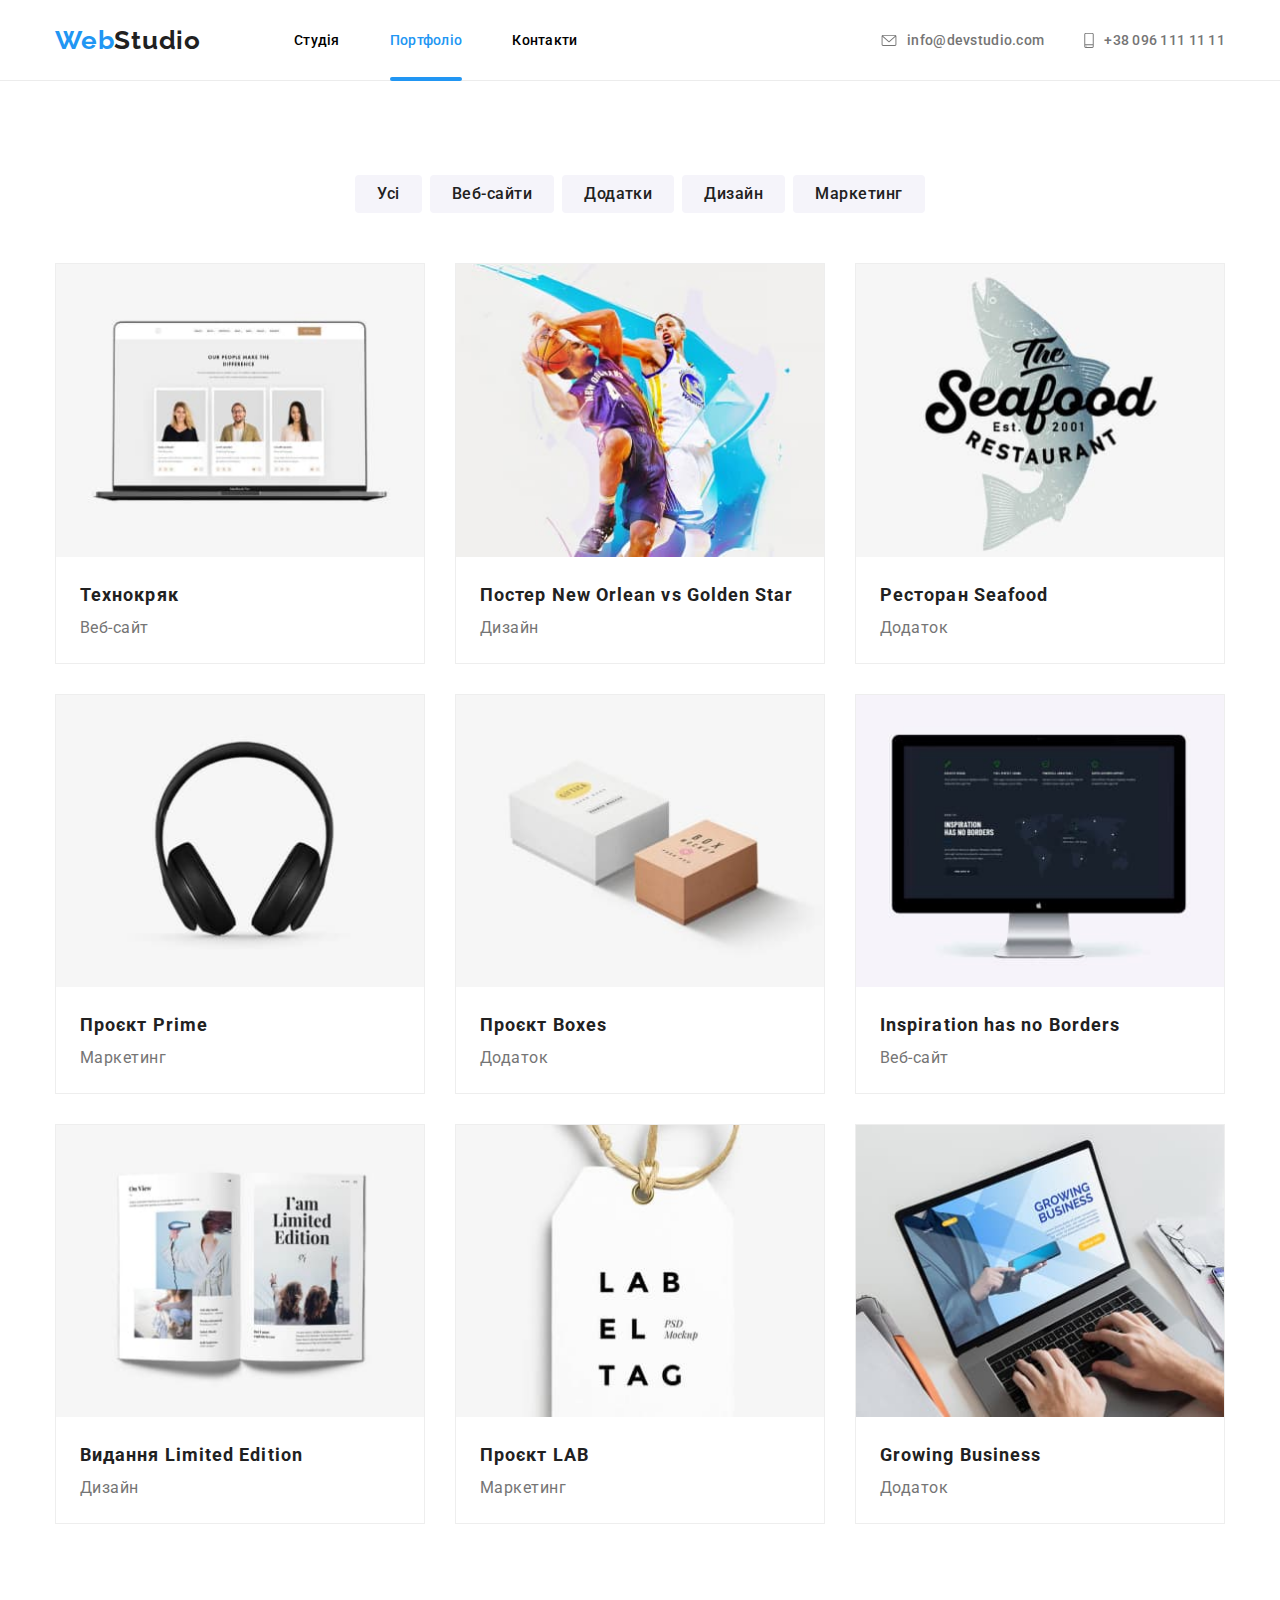
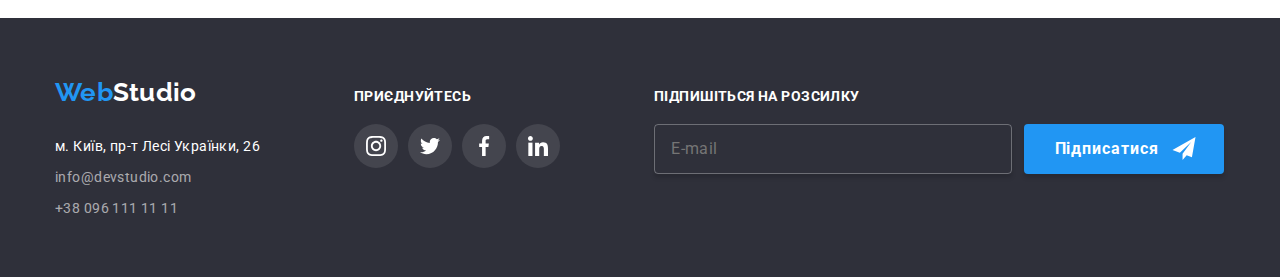
==== commit 137cc9d4: "Added mobile menu" ====
--- a/portfolio.html
+++ b/portfolio.html
@@ -19,8 +19,8 @@
       <a href="index.html" class="logo"><span class="logo__accent-text">Web</span>Studio</a>
       <nav>
         <ul class="header__navigation-list">
-          <li><a href="index.html" class="header__navigation-button-active">Студія</a></li>
-          <li><a href="portfolio.html" class="header__navigation-button">Портфоліо</a></li>
+          <li><a href="index.html" class="header__navigation-button">Студія</a></li>
+          <li><a href="portfolio.html" class="header__navigation-button-active">Портфоліо</a></li>
           <li><a href="#" class="header__navigation-button">Контакти</a></li>
         </ul>
       </nav>
@@ -35,6 +35,55 @@
           <a class="header__tel" href="tel:+380961111111"><svg class="header__phone-icon" width="10" height="16">
               <use href="./images/icons.svg#icon-smartphone">
             </svg>+38 096 111 11 11</a>
+        </li>
+      </ul>
+      <button class="mobile_button" type="button" data-menu-button aria-expanded="false">
+        <svg class="mobile_button-icon">
+          <use class="mobile_button--close" href="./images/icons.svg#icon-burger-close"></use>
+          <use class="mobile_button--open" href="./images/icons.svg#icon-burger-open"></use>
+        </svg>
+      </button>
+    </div>
+    <div class="mobile" data-menu>
+      <nav class="mobile__nav">
+        <ul class="mobile__nav-list">
+          <li class="mobile__nav-item">
+            <a href="./index.html" class="mobile__nav-link">Студія</a>
+          </li>
+          <li class="mobile__nav-item">
+            <a href="./portfolio.html" class="mobile__nav-link active">Портфоліо</a>
+          </li>
+          <li class="mobile__nav-item">
+            <a href="" class="mobile__nav-link">Контакти</a>
+          </li>
+        </ul>
+      </nav>
+      <ul class="mobile__contacts-list">
+        <li class="mobile__contacts-item">
+          <a
+            class="mobile__contacts-link link mobile__contacts-link--blue"
+            href="tel:+380961111111"
+            >+38 096 111 11 11</a
+          >
+        </li>
+        <li class="mobile__contacts-item">
+          <a class="mobile__contacts-link" href="mailto:info@devstudio.com"
+            >info@devstudio.com</a
+          >
+        </li>
+      </ul>
+      <ul class="mobile__social-list">
+        <li class="mobile__social-item">
+          <a class="mobile__social-link" href="">Instagram</a>
+        </li>
+        <li class="mobile__social-item">
+          <a class="mobile__social-link" href="">Twitter</a>
+        </li>
+        <li class="mobile__social-item">
+          <a class="mobile__social-link" href="">Facebook</a>
+        </li>
+        <li class="mobile__social-item">
+          <a class="mobile__social-link" href="">LinkedIn</a>
         </li>
       </ul>
     </div>
@@ -367,6 +416,8 @@
       </div>
     </div>
   </footer>
+
+  <script src="./js/mobile-nav.js"></script>
 </body>
 
 </html>--- a/css/main.css
+++ b/css/main.css
@@ -10,4 +10,4 @@
  Consolas,  'Liberation Mono',  Menlo,- monospace;font-size:1em}small{font-size:80%}sub,sup{font-size:75%;line-height:0;position:relative;vertical-align:baseline}sub{bottom:-0.25em}sup{top:-0.5em}table{text-indent:0;border-color:inherit}button,input,optgroup,select,textarea{font-family:inherit;font-size:100%;line-height:1.15;margin:0}button,select{text-transform:none}button,[type='button'],[type='reset'],[type='submit']{-webkit-appearance:button}::-moz-focus-inner{border-style:none;padding:0}:-moz-focusring{outline:1px dotted ButtonText}:-moz-ui-invalid{box-shadow:none}legend{padding:0}progress{vertical-align:baseline}::-webkit-inner-spin-button,::-webkit-outer-spin-button{height:auto}[type='search']{-webkit-appearance:textfield;outline-offset:-2px}::-webkit-search-decoration{-webkit-appearance:none}::-webkit-file-upload-button{-webkit-appearance:button;font:inherit}summary{display:list-item}a{color:inherit;text-decoration:none}.container{margin:0 auto;padding:0 15px}@media screen and (min-width: 480px){.container{max-width:480px}}@media screen and (min-width: 768px){.container{max-width:768px}}@media screen and (min-width: 1200px){.container{max-width:1200px}}button{border:0px;border-radius:4px}button:focus{outline:none;border:1px solid #2196F3}h1,h2,h3,p,ul,li{padding:0;margin:0;list-style-type:none}img{display:block;max-width:100%;height:auto}body{font-family:'Roboto', sans-serif;font-weight:400;font-size:14px;letter-spacing:0.28px;margin:0 auto;overflow-x:hidden}@media screen and (min-width: 480px){body{overflow-x:hidden}}.header{background-color:#fff;border-bottom:1px solid #ECECEC}.header .container{display:flex;align-items:center}.header__navigation-list{list-style-type:none;display:flex;gap:50px}@media screen and (min-width: 480px){.header__navigation-list{display:none}}@media screen and (min-width: 768px){.header__navigation-list{list-style-type:none;display:flex;gap:50px}}@media screen and (min-width: 1200px){.header__navigation-list{list-style-type:none;display:flex;gap:50px}}.header__navigation-button{display:inline-block;padding:32px 0;font-weight:500;line-height:1.17;letter-spacing:0.28px;color:inherit;text-decoration:none}.header__navigation-button:hover,.header__navigation-button:focus{transition:all 0.3s;color:#2196F3;fill:#2196F3}.header__navigation-button-active{position:relative;display:inline-block;padding:32px 0;color:#2196F3;font-weight:500;line-height:1.17;letter-spacing:0.28px;text-decoration:none}.header__navigation-button-active::after{content:"";position:absolute;display:block;width:100%;height:4px;border-radius:2px;bottom:-1px;background-color:#2196F3}@media screen and (min-width: 480px){.header__contact-info{display:none}}@media screen and (min-width: 768px){.header__contact-info{margin-left:auto;display:block;gap:10px;color:#757575}}@media screen and (min-width: 1200px){.header__contact-info{margin-left:auto;display:flex;gap:40px}}.header__email{font-weight:500;font-size:12px;line-height:1.17;letter-spacing:0.28px;color:inherit;text-decoration:none;display:flex;align-items:center;fill:#757575}.header__email:focus,.header__email:hover{transition:all 0.3s;color:#2196F3;fill:#2196F3}@media screen and (min-width: 768px){.header__email{margin-bottom:10px}}@media screen and (min-width: 1200px){.header__email{margin-bottom:0px;font-size:14px}}.header__email-icon{margin-right:10px}.header__email-icon:hover{transition:all 0.3s;color:#2196F3;fill:#2196F3}.header__tel{font-weight:500;font-size:12px;line-height:1.17;letter-spacing:0.28px;color:inherit;text-decoration:none;display:flex;align-items:center;fill:#757575}.header__tel:hover,.header__tel:focus{transition:all 0.3s;color:#2196F3;fill:#2196F3}@media screen and (min-width: 1200px){.header__tel{margin-bottom:0px;font-size:14px}}.header__phone-icon{margin-right:10px}.header__phone-icon:hover{transition:all 0.3s;color:#2196F3;fill:#2196F3}@media screen and (max-width: 479px){.header__navigation-list,.header__contact-info{display:none}}.logo{font-family:'Raleway';font-weight:700;font-size:24px;line-height:1.17;letter-spacing:0.78px;color:#212121;text-decoration:none;padding-top:15px;padding-bottom:15px}@media screen and (min-width: 768px){.logo{margin-right:88px}}@media screen and (min-width: 1200px){.logo{margin-right:93px;font-size:26px}}.logo__accent-text{transition:all 0.3s;color:#2196F3;fill:#2196F3}.hero{background:linear-gradient(rgba(47,48,58,0.4), rgba(47,48,58,0.4)),url("../images/Img.jpg");background-size:cover;background-position:center;padding-top:118px;padding-bottom:118px}@media screen and (min-device-pixel-ratio: 2), screen and (-moz-min-device-pixel-ratio: 2), screen and (-o-min-device-pixel-ratio: 2 / 1), screen and (-webkit-min-device-pixel-ratio: 2), screen and (min-resolution: 192dpi), screen and (min-resolution: 2dppx){.hero{padding:118px 0}}@media screen and (min-width: 768px){.hero{padding:118px 0}}@media screen and (min-width: 1200px){.hero{padding:200px 0}}.hero__container{display:flex;justify-content:center;align-items:center;flex-direction:column}.hero__header{color:var(--white);text-align:center;font-size:26px;font-weight:900;line-height:161.54%;letter-spacing:1.56px;text-transform:uppercase;max-width:360px;margin-bottom:30px;margin-left:auto;margin-right:auto;color:#fff}@media screen and (min-width: 1200px){.hero__header{max-width:696px;font-size:44px;font-weight:900;line-height:136.36%;letter-spacing:2.64px}}.hero__button{border-radius:4px;padding:10px 24px;margin:auto;font-weight:700;font-size:16px;line-height:1.87;letter-spacing:0.96px;cursor:pointer;background-color:#2196F3;color:#fff;box-shadow:0px 4px 4px 0px rgba(0,0,0,0.15)}.hero__button:hover,.hero__button:focus{background-color:#188CE8}.features{padding-top:60px;padding-bottom:60px}@media screen and (min-width: 1200px){.features{padding-top:94px;padding-bottom:0px}}.features__list{display:flex;justify-content:center;flex-wrap:wrap;gap:30px;list-style-type:none}@media screen and (min-width: 768px){.features__list{flex-wrap:wrap;justify-content:center}}@media screen and (min-width: 1200px){.features__list{flex-wrap:nowrap;justify-content:center}}.features__feature{max-width:450px;flex-shrink:0}@media screen and (min-width: 768px){.features__feature{max-width:354px}}@media screen and (min-width: 1200px){.features__feature{max-width:270px}}.features__background{display:flex;justify-content:center;width:100%;height:120px;padding:25px 100px;margin-bottom:30px;border-radius:4px;background-color:#F5F4FA}.features__icon{width:70px;height:70px}.features__label{font-size:inherit;font-weight:700;line-height:1.17;letter-spacing:0.42px;margin-bottom:10px;text-transform:uppercase;text-align:center}@media screen and (min-width: 768px){.features__label{text-align:start}}@media screen and (min-width: 1200px){.features__label{text-align:start}}.features__description{line-height:1.71;letter-spacing:0.42px;font-size:14px;color:#757575}.development{padding:94px 0;display:none}@media screen and (min-width: 1200px){.development{display:block}}.development__header{line-height:1.17;letter-spacing:1.08px;font-weight:700;font-size:36px;text-align:center;margin-bottom:50px}.development__list{display:flex;justify-content:center;gap:30px;list-style-type:none}.development__item{position:relative}.development__description{position:absolute;bottom:1%;width:100%;padding:27px 0px;background-color:rgba(47,48,58,0.8);font-weight:700;text-align:center;letter-spacing:0.42px;text-transform:uppercase;color:#fff}.team-section{background-color:#F5F4FA;padding:60px 0}@media screen and (min-width: 1200px){.team-section{padding:94px 0}}.team-section__header{line-height:1.17;letter-spacing:0.84px;font-weight:700;font-size:28px;text-align:center;margin-bottom:30px}@media screen and (min-width: 1200px){.team-section__header{margin-bottom:50px;font-size:36px;letter-spacing:1.08px}}.team-section__list{list-style-type:none;display:flex;justify-content:center;flex-wrap:wrap;gap:30px}@media screen and (min-width: 768px){.team-section__list{flex-wrap:wrap;justify-content:center}}@media screen and (min-width: 1200px){.team-section__list{flex-wrap:nowrap;align-items:center;justify-content:center}}.team-section__employee{background-color:#fff;border-radius:0px 0px 4px 4px;box-shadow:0px 2px 1px 0px rgba(0,0,0,0.2),0px 1px 1px 0px rgba(0,0,0,0.14),0px 1px 3px 0px rgba(0,0,0,0.12)}@media screen and (min-width: 480px){.team-section__employee{max-width:450px;max-height:622px}}@media screen and (min-width: 768px){.team-section__employee{max-width:354px;max-height:536px}}@media screen and (min-width: 1200px){.team-section__employee{max-width:270px;max-height:428px}}.team-section__name-job{padding-top:30px;padding-bottom:30px}.team-section__name,.team-section__job{font-size:16px;line-height:1.17;font-weight:500;letter-spacing:0.48px;display:flex;justify-content:center;color:#212121}.team-section__name{margin-bottom:10px}.team-section__job{color:#757575}.social-links{list-style-type:none;display:flex;justify-content:center;gap:10px;margin-top:16px;flex-wrap:wrap}.social-links__team{transition:300ms;display:inline-block;border-radius:50%;padding:12px 12px;fill:#afb1b8;width:44px;height:44px}.social-links__team:hover,.social-links__team:focus{transition:300ms;background-color:#2196F3;fill:#fff}.social-links__icon{width:20px;height:20px}.social-links__item{border-radius:50%}.social-links__link{transition:300ms;display:inline-block;padding:12px 12px;fill:#fff;border-radius:50%;background-color:rgba(255,255,255,0.1);width:44px;height:44px}.social-links__link:hover,.social-links__link:focus{transition:300ms;background-color:#2196F3}.clients{padding:60px 0}@media screen and (min-width: 1200px){.clients{padding:94px 0}}.clients__title{margin-bottom:30px;text-align:center;font-size:28px;letter-spacing:0.84px}@media screen and (min-width: 1200px){.clients__title{margin-bottom:50px;font-size:36px;letter-spacing:1.08px}}.clients__list{display:flex;justify-content:center;align-items:center;gap:30px;flex-wrap:wrap;max-width:480px}@media screen and (min-width: 768px){.clients__list{flex-wrap:wrap;justify-content:center;max-width:768px}}@media screen and (min-width: 1200px){.clients__list{flex-wrap:nowrap;align-items:center;justify-content:center;max-width:1200px}}.clients__link{transition:300ms;display:flex;justify-content:center;align-items:center;fill:#afb1b8;padding:16px 32px;width:210px;height:92px;border-radius:4px;border:1px solid #afb1b8}.clients__link:hover,.clients__link:focus{transition:300ms;border-color:#2196F3;color:#2196F3;fill:#2196F3}@media screen and (min-width: 768px){.clients__link{flex-basis:calc((100% - 60px) / 2);max-width:226px}}@media screen and (min-width: 1200px){.clients__link{max-width:170px}}.clients__icon{transition:300ms;width:106px;height:60px}.footer{background-color:#2F303A;padding-top:60px;padding-bottom:60px}.footer__contacts{text-align:center}@media screen and (min-width: 768px){.footer__contacts{display:flex;justify-content:space-between;flex-wrap:wrap}}@media screen and (min-width: 1200px){.footer__contacts{flex-wrap:nowrap;text-align:start;align-items:baseline;justify-content:space-between;gap:94px}}.footer__info{margin-bottom:60px;text-align:center}@media screen and (min-width: 768px){.footer__info{flex-basis:50%;margin-left:0px;margin-right:0px}}@media screen and (min-width: 1200px){.footer__info{flex-basis:content;margin-bottom:0px;text-align:start}}.footer__social{margin-bottom:60px}@media screen and (min-width: 768px){.footer__social{flex-basis:50%;margin-bottom:0px;margin-left:0px;margin-right:0px}}@media screen and (min-width: 1200px){.footer__social{flex-basis:content;margin-bottom:0px}}.footer__newsletter{flex-grow:1}.footer__logo{color:#fff;text-decoration:none;font-family:'Raleway';font-weight:700;font-size:26px}.footer__text-footer-logo{color:#2196F3}.footer__contact-address{margin-top:28px}.footer__contact-info{all:initial;font-family:inherit;flex-direction:column;text-align:center}@media screen and (min-width: 1200px){.footer__contact-info{text-align:start}}.footer__contact-info li{list-style-type:none}.footer__contact-info li:not(:first-child){margin-top:12px}.footer__studio-address{line-height:1.14;letter-spacing:0.42px;font-size:14px;color:#fff}.footer__email,.footer__tel{font-size:14px;line-height:1.14;letter-spacing:0.42px;text-decoration:none;color:rgba(255,255,255,0.6)}.footer__title{margin-bottom:20px;color:#fff;font-size:14px;font-weight:700;letter-spacing:0.42px;text-transform:uppercase}.footer__newsletter-title{margin-bottom:20px;color:#fff;font-size:14px;font-weight:700;letter-spacing:0.42px;text-transform:uppercase}.footer__form{display:flex;flex-direction:column}@media screen and (min-width: 1200px){.footer__form{flex-direction:row}}.footer__form-input{padding-left:16px;padding-bottom:15px;padding-top:15px;flex-grow:1;font-size:16px;line-height:125%;letter-spacing:0.48px;min-width:100%;margin:0 0 20px 0;max-height:50px;border-radius:4px;background-color:rgba(33,150,243,0);border:1px solid rgba(255,255,255,0.3);box-shadow:0px 4px 4px 0px rgba(0,0,0,0.15);color:#fff}@media screen and (min-width: 480px){.footer__form-input{margin:0 auto 20px auto;min-width:none;max-width:450px}}@media screen and (min-width: 768px){.footer__form-input{min-width:450px}}@media screen and (min-width: 1200px){.footer__form-input{max-width:358px;min-width:1px;margin:0}}.footer__form-button{max-width:200px;margin:0;font-weight:700;font-size:16px;line-height:187.5%;letter-spacing:0.96px;color:#fff;background:#2196F3;box-shadow:0px 4px 4px rgba(0,0,0,0.15);border-radius:4px;border:none;cursor:pointer;display:flex;align-items:center;padding-top:10px;padding-bottom:10px;padding-right:auto;padding-left:auto;position:relative;transition-property:background-color;transition-duration:250ms;transition-timing-function:cubic-bezier(0.4, 0, 0.2, 1)}.footer__form-button:hover,.footer__form-button:focus{background:#188CE8;box-shadow:0px 4px 4px 0px rgba(0,0,0,0.15)}@media screen and (max-width: 235px){.footer__form-button{justify-content:center}}@media screen and (min-width: 236px) and (max-width: 479px){.footer__form-button{padding-top:10px;padding-bottom:10px;padding-right:28px;padding-left:28px;margin:0 auto}}@media screen and (min-width: 480px){.footer__form-button{padding-top:10px;padding-bottom:10px;padding-right:28px;padding-left:28px;margin:0 auto}}@media screen and (min-width: 1200px){.footer__form-button{margin-left:12px}}.footer__button-text{padding-left:2.5px;padding-right:2.5px}.footer__form-icon{fill:#fff;width:24px;height:24px;margin-left:10px;display:none}@media screen and (min-width: 186px){.footer__form-icon{display:flex}}.project-area{padding:60px 0}@media screen and (min-width: 1200px){.project-area{padding:94px 0}}.project-area__filter-list{list-style-type:none;display:flex;flex-direction:row;justify-content:start;flex-wrap:wrap;gap:12px;margin-bottom:40px}@media screen and (min-width: 768px){.project-area__filter-list{flex-direction:row;justify-content:center;gap:8px;margin-bottom:30px}}@media screen and (min-width: 1200px){.project-area__filter-list{margin-bottom:50px}}.project-area__filter{gap:30px;padding:6px 22px;font-family:'Roboto';font-weight:500;font-size:16px;line-height:1.62;letter-spacing:0.48px;text-align:center;cursor:pointer;font-family:inherit;background-color:#F5F4FA;color:#212121}.project-area__filter:hover,.project-area__filter:focus{color:#fff;background-color:#2196F3;box-shadow:0px 2px 2px 0px rgba(0,0,0,0.12),0px 1px 2px 0px rgba(0,0,0,0.08),0px 3px 1px 0px rgba(0,0,0,0.1);transition:all 0.3s}.project-area__list{list-style-type:none;display:flex;justify-content:center;flex-wrap:wrap;gap:30px}@media screen and (min-width: 768px){.project-area__list{flex-wrap:nowrap;display:grid;grid-template-columns:repeat(2, 1fr);gap:30px}}@media screen and (min-width: 1200px){.project-area__list{grid-template-columns:repeat(3, 1fr)}}.project-area__item{border:1px solid #EEE}@media screen and (min-width: 480px){.project-area__item{max-width:450px;max-height:404px;margin:0px}}@media screen and (min-width: 768px){.project-area__item{flex-basis:calc((100% - 30px) / 2);max-width:354px;max-height:440px;margin:0px}}@media screen and (min-width: 1200px){.project-area__item{flex-basis:calc((100% - 60px) / 3);max-width:370px;max-height:404px;margin:0px}}.project-area__item:hover{transition:300ms;box-shadow:1px 4px 6px 0px rgba(0,0,0,0.16),0px 4px 4px 0px rgba(0,0,0,0.06),0px 1px 1px 0px rgba(0,0,0,0.12)}.project-area__item:hover .project-area__section-description{transform:translateY(0)}.project-area__project{background-color:#fff;text-decoration:none}.project-area__project:focus{transition:300ms;box-shadow:1px 4px 6px 0px rgba(0,0,0,0.16),0px 4px 4px 0px rgba(0,0,0,0.06),0px 1px 1px 0px rgba(0,0,0,0.12)}.project-area__project:focus .project-area__section-description{transform:translateY(0)}.project-area__project img{display:block}.project-area__product-img{position:relative;overflow:hidden}.project-area__section-description{position:absolute;top:0;left:0;transform:translateY(150%);transition-timing-function:cubic-bezier(0.4, 0, 0.2, 1);transition-duration:250ms;transition-property:transform}.project-area__text-description{font-size:18px;line-height:155.56%;letter-spacing:0.54px;color:#fff;padding:63px 24px;background-color:rgba(33,150,243,0.8)}.project-area__details{padding:20px 24px}.project-area__title{font-weight:700;font-size:18px;line-height:2;letter-spacing:1.08px;color:#212121}.project-area__description{font-size:16px;line-height:1.87;letter-spacing:0.48px;color:#757575}.backdrop{position:fixed;top:0;left:0;width:100%;height:100%;background-color:rgba(0,0,0,0.2);opacity:1;transition-duration:250ms;transition-timing-function:cubic-bezier(0.4, 0, 0.2, 1);z-index:1}.backdrop.is-hidden{opacity:0;pointer-events:none}.modal{position:absolute;top:50%;left:50%;transform:translate(-50%, -50%);padding:40px;width:528px;height:581px;background-color:#fff;opacity:1;border-radius:4px;box-shadow:0px 2px 1px 0px rgba(0,0,0,0.2),0px 1px 1px 0px rgba(0,0,0,0.14),0px 1px 3px 0px rgba(0,0,0,0.12);transition-duration:250ms;transition-timing-function:cubic-bezier(0.4, 0, 0.2, 1)}.modal__button{display:flex;position:absolute;top:8px;right:8px;width:30px;height:30px;align-items:center;border-radius:50%;background-color:#fff;border:1px solid rgba(0,0,0,0.1);cursor:pointer}.modal__button:hover .modal__icon,.modal__button:focus .modal__icon{fill:#2196F3;transition-duration:250ms}.modal__icon{width:18px;height:18px;fill:#000}.modal__title{display:flex;justify-content:space-around;color:#212121;text-align:center;font-family:Roboto;font-size:20px;font-style:normal;font-weight:700;line-height:normal;letter-spacing:0.6px;margin-bottom:12px}.form__contact{position:relative;display:flex;flex-direction:column;margin-top:10px}.form__label{margin-bottom:4px;color:#757575;font-family:Roboto;font-size:12px;font-style:normal;font-weight:400;line-height:normal;letter-spacing:0.12px}.form__input{padding-left:42px;padding-top:12px;padding-bottom:12px;border-radius:4px;border:1px solid rgba(33,33,33,0.2);height:40px}.form__input:focus{outline:1px solid #2196F3}.form__input:focus+.form__icon{fill:#2196F3}.form__textarea{resize:none;min-height:120px;border-radius:4px;border:1px solid rgba(33,33,33,0.2);padding:12px 16px;transition-property:outline;transition-duration:250ms;transition-timing-function:cubic-bezier(0.4, 0, 0.2, 1)}.form__textarea:focus{outline:1px solid #2196F3}.form__textarea::placeholder{font-size:12px;letter-spacing:0.12px;color:rgba(117,117,117,0.5)}.form__icon{position:absolute;top:29px;left:12px;width:18px;height:18px}.form__check-icon{height:15px;width:16px}.form__link{color:#2196F3;font-family:Roboto;font-size:14px;font-style:normal;font-weight:400;line-height:24px;letter-spacing:0.42px;text-decoration-line:underline;text-underline-offset:2px;margin-left:5px}.form__checkbox{margin-top:20px}.form__check-icon__hidden{position:absolute;width:1px;height:1px;margin:-1px;border:0;padding:0;white-space:nowrap;clip-path:inset(100%);clip:rect(0 0 0 0);overflow:hidden}.form__agree-label{display:flex;justify-content:center;align-items:center;line-height:171.43%;letter-spacing:0.42px;color:gray;cursor:pointer}.form__agree-label span{display:flex;width:16px;height:15px;border:2px solid #000;border-radius:2px;margin-right:8px;fill:transparent;transition-duration:0ms;transition-timing-function:cubic-bezier(0.4, 0, 0.2, 1)}.form__check:checked+.form__agree-label span{background-color:#2196F3;border:none;fill:#fff;transition-duration:250ms;transition-timing-function:cubic-bezier(0.4, 0, 0.2, 1)}.form__send{margin-top:30px;margin-left:auto;margin-right:auto;display:flex;justify-content:center;padding:10px 52px;border-radius:4px;border:none;background:#2196F3;color:#FFF;text-align:center;font-family:Roboto;font-size:16px;font-style:normal;font-weight:700;line-height:30px;letter-spacing:0.96px}.form__send:hover,.form__send:focus{background:#188CE8;box-shadow:0px 4px 4px 0px rgba(0,0,0,0.15);transition-duration:250ms}
+ monospace;font-size:1em}small{font-size:80%}sub,sup{font-size:75%;line-height:0;position:relative;vertical-align:baseline}sub{bottom:-0.25em}sup{top:-0.5em}table{text-indent:0;border-color:inherit}button,input,optgroup,select,textarea{font-family:inherit;font-size:100%;line-height:1.15;margin:0}button,select{text-transform:none}button,[type='button'],[type='reset'],[type='submit']{-webkit-appearance:button}::-moz-focus-inner{border-style:none;padding:0}:-moz-focusring{outline:1px dotted ButtonText}:-moz-ui-invalid{box-shadow:none}legend{padding:0}progress{vertical-align:baseline}::-webkit-inner-spin-button,::-webkit-outer-spin-button{height:auto}[type='search']{-webkit-appearance:textfield;outline-offset:-2px}::-webkit-search-decoration{-webkit-appearance:none}::-webkit-file-upload-button{-webkit-appearance:button;font:inherit}summary{display:list-item}a{color:inherit;text-decoration:none}.container{margin:0 auto;padding:0 15px}@media screen and (min-width: 480px){.container{max-width:480px}}@media screen and (min-width: 768px){.container{max-width:768px}}@media screen and (min-width: 1200px){.container{max-width:1200px}}button{border:0px;border-radius:4px}button:focus{outline:none;border:1px solid #2196F3}h1,h2,h3,p,ul,li{padding:0;margin:0;list-style-type:none}img{display:block;max-width:100%;height:auto}body{font-family:'Roboto', sans-serif;font-weight:400;font-size:14px;letter-spacing:0.28px;margin:0 auto;overflow-x:hidden}body.no-scroll{overflow:hidden}@media screen and (min-width: 480px){body{overflow-x:hidden}}.header{background-color:#fff;border-bottom:1px solid #ECECEC}.header .container{display:flex;align-items:center;justify-content:space-between}.header .active{color:#2196F3}.header__navigation-list{list-style-type:none;display:flex;gap:50px}@media screen and (min-width: 480px){.header__navigation-list{display:none}}@media screen and (min-width: 768px){.header__navigation-list{list-style-type:none;display:flex;gap:50px}}@media screen and (min-width: 1200px){.header__navigation-list{list-style-type:none;display:flex;gap:50px}}.header__navigation-button{display:inline-block;padding:32px 0;font-weight:500;line-height:1.17;letter-spacing:0.28px;color:inherit;text-decoration:none}.header__navigation-button:hover,.header__navigation-button:focus{transition:all 0.3s;color:#2196F3;fill:#2196F3}.header__navigation-button-active{position:relative;display:inline-block;padding:32px 0;color:#2196F3;font-weight:500;line-height:1.17;letter-spacing:0.28px;text-decoration:none}.header__navigation-button-active::after{content:"";position:absolute;display:block;width:100%;height:4px;border-radius:2px;bottom:-1px;background-color:#2196F3}@media screen and (min-width: 480px){.header__contact-info{display:none}}@media screen and (min-width: 768px){.header__contact-info{margin-left:auto;display:block;gap:10px;color:#757575}}@media screen and (min-width: 1200px){.header__contact-info{margin-left:auto;display:flex;gap:40px}}.header__email{font-weight:500;font-size:12px;line-height:1.17;letter-spacing:0.28px;color:inherit;text-decoration:none;display:flex;align-items:center;fill:#757575}.header__email:focus,.header__email:hover{transition:all 0.3s;color:#2196F3;fill:#2196F3}@media screen and (min-width: 768px){.header__email{margin-bottom:10px}}@media screen and (min-width: 1200px){.header__email{margin-bottom:0px;font-size:14px}}.header__email-icon{margin-right:10px}.header__email-icon:hover{transition:all 0.3s;color:#2196F3;fill:#2196F3}.header__tel{font-weight:500;font-size:12px;line-height:1.17;letter-spacing:0.28px;color:inherit;text-decoration:none;display:flex;align-items:center;fill:#757575}.header__tel:hover,.header__tel:focus{transition:all 0.3s;color:#2196F3;fill:#2196F3}@media screen and (min-width: 1200px){.header__tel{margin-bottom:0px;font-size:14px}}.header__phone-icon{margin-right:10px}.header__phone-icon:hover{transition:all 0.3s;color:#2196F3;fill:#2196F3}@media screen and (max-width: 479px){.header__navigation-list,.header__contact-info{display:none}}.logo{font-family:'Raleway';font-weight:700;font-size:24px;line-height:1.17;letter-spacing:0.78px;color:#212121;text-decoration:none;padding-top:15px;padding-bottom:15px}@media screen and (min-width: 768px){.logo{margin-right:88px}}@media screen and (min-width: 1200px){.logo{margin-right:93px;font-size:26px}}.logo__accent-text{transition:all 0.3s;color:#2196F3;fill:#2196F3}.mobile_button{position:relative;padding:0;border:none;background-color:transparent;z-index:100;cursor:pointer}@media screen and (max-width: 479px){.mobile_button{margin-right:0px;margin-left:0px}}@media screen and (min-width: 480px){.mobile_button{margin-right:0px;margin-left:0px}}@media screen and (min-width: 768px){.mobile_button{display:none}}@media screen and (min-width: 1200px){.mobile_button{display:none}}.mobile_button-icon{width:40px;height:40px;transition-property:all;transition-duration:250ms;transition-timing-function:cubic-bezier(0.4, 0, 0.2, 1)}.mobile_button:hover .mobile_button-icon,.mobile_button:focus .mobile_button-icon{fill:#2196F3}.mobile_button--close{opacity:0}.mobile_button.is-open .mobile_button--close{opacity:1}.mobile_button.is-open .mobile_button--open{opacity:0}.mobile{display:flex;flex-direction:column;position:fixed;background-color:#fff;width:100%;height:100%;top:0;left:0;padding:48px 40px;z-index:20;transform:translateX(100%);transition-duration:250ms;transition-timing-function:cubic-bezier(0.4, 0, 0.2, 1)}@media screen and (min-width: 768px){.mobile{display:none}}@media screen and (min-width: 1200px){.mobile{display:none}}.mobile.is-open{transform:translateX(0)}.mobile__nav-item:not(:last-child){margin-bottom:32px}.mobile__contacts-list{margin-bottom:64px;margin-top:auto}.mobile__contacts-item:not(:last-child){margin-bottom:32px}.mobile__nav-link{font-weight:500;font-size:40px;letter-spacing:0.8px;color:#212121;transition-property:color;transition-duration:250ms;transition-timing-function:cubic-bezier(0.4, 0, 0.2, 1)}.mobile__nav-link:hover,.mobile__nav-link:focus{color:#2196F3}.mobile__contacts-link{font-weight:500;font-size:24px;letter-spacing:0.48px;color:#757575;transition-property:color;transition-duration:250ms;transition-timing-function:cubic-bezier(0.4, 0, 0.2, 1)}.mobile__contacts-link:hover,.mobile__contacts-link:focus{color:#2196F3}.mobile__contacts-link--blue{font-size:34px;font-weight:500;letter-spacing:0.68px;color:#2196F3}.mobile__social-list{display:flex;flex-wrap:wrap}.mobile__social-item{display:flex}.mobile__social-item:not(:last-child){margin-right:10px}.mobile__social-item:not(:last-child)::after{content:'';width:1px;height:100%;margin-left:10px;background-color:rgba(33,33,33,0.2);display:block}.mobile__social-link{font-weight:500;font-size:18px;line-height:1.22;letter-spacing:0.36px;color:#2196F3}.hero{background:linear-gradient(rgba(47,48,58,0.4), rgba(47,48,58,0.4)),url("../images/Img.jpg");background-size:cover;background-position:center;padding-top:118px;padding-bottom:118px}@media screen and (min-device-pixel-ratio: 2), screen and (-moz-min-device-pixel-ratio: 2), screen and (-o-min-device-pixel-ratio: 2 / 1), screen and (-webkit-min-device-pixel-ratio: 2), screen and (min-resolution: 192dpi), screen and (min-resolution: 2dppx){.hero{padding:118px 0}}@media screen and (min-width: 768px){.hero{padding:118px 0}}@media screen and (min-width: 1200px){.hero{padding:200px 0}}.hero__container{display:flex;justify-content:center;align-items:center;flex-direction:column}.hero__header{color:var(--white);text-align:center;font-size:26px;font-weight:900;line-height:161.54%;letter-spacing:1.56px;text-transform:uppercase;max-width:360px;margin-bottom:30px;margin-left:auto;margin-right:auto;color:#fff}@media screen and (min-width: 1200px){.hero__header{max-width:696px;font-size:44px;font-weight:900;line-height:136.36%;letter-spacing:2.64px}}.hero__button{border-radius:4px;padding:10px 24px;margin:auto;font-weight:700;font-size:16px;line-height:1.87;letter-spacing:0.96px;cursor:pointer;background-color:#2196F3;color:#fff;box-shadow:0px 4px 4px 0px rgba(0,0,0,0.15)}.hero__button:hover,.hero__button:focus{background-color:#188CE8}.features{padding-top:60px;padding-bottom:60px}@media screen and (min-width: 1200px){.features{padding-top:94px;padding-bottom:0px}}.features__list{display:flex;justify-content:center;flex-wrap:wrap;gap:30px;list-style-type:none}@media screen and (min-width: 768px){.features__list{flex-wrap:wrap;justify-content:center}}@media screen and (min-width: 1200px){.features__list{flex-wrap:nowrap;justify-content:center}}.features__feature{flex-shrink:0}@media screen and (max-width: 479px){.features__feature{max-width:100%}}@media screen and (min-width: 480px){.features__feature{max-width:450px}}@media screen and (min-width: 768px){.features__feature{max-width:354px}}@media screen and (min-width: 1200px){.features__feature{max-width:270px}}.features__background{display:flex;justify-content:center;width:100%;height:120px;padding:25px 0px;margin-bottom:30px;border-radius:4px;background-color:#F5F4FA}.features__icon{width:70px;height:70px}.features__label{font-size:inherit;font-weight:700;line-height:1.17;letter-spacing:0.42px;margin-bottom:10px;text-transform:uppercase;text-align:center}@media screen and (min-width: 768px){.features__label{text-align:start}}@media screen and (min-width: 1200px){.features__label{text-align:start}}.features__description{line-height:1.71;letter-spacing:0.42px;font-size:14px;color:#757575}.development{padding:94px 0;display:none}@media screen and (min-width: 1200px){.development{display:block}}.development__header{line-height:1.17;letter-spacing:1.08px;font-weight:700;font-size:36px;text-align:center;margin-bottom:50px}.development__list{display:flex;justify-content:center;gap:30px;list-style-type:none}.development__item{position:relative}.development__description{position:absolute;bottom:1%;width:100%;padding:27px 0px;background-color:rgba(47,48,58,0.8);font-weight:700;text-align:center;letter-spacing:0.42px;text-transform:uppercase;color:#fff}.team-section{background-color:#F5F4FA;padding:60px 0}@media screen and (min-width: 1200px){.team-section{padding:94px 0}}.team-section__header{line-height:1.17;letter-spacing:0.84px;font-weight:700;font-size:28px;text-align:center;margin-bottom:30px}@media screen and (min-width: 1200px){.team-section__header{margin-bottom:50px;font-size:36px;letter-spacing:1.08px}}.team-section__list{list-style-type:none;display:flex;justify-content:center;flex-wrap:wrap;gap:30px}@media screen and (min-width: 768px){.team-section__list{flex-wrap:wrap;justify-content:center}}@media screen and (min-width: 1200px){.team-section__list{flex-wrap:nowrap;align-items:center;justify-content:center}}.team-section__employee{background-color:#fff;border-radius:0px 0px 4px 4px;box-shadow:0px 2px 1px 0px rgba(0,0,0,0.2),0px 1px 1px 0px rgba(0,0,0,0.14),0px 1px 3px 0px rgba(0,0,0,0.12)}@media screen and (min-width: 480px){.team-section__employee{max-width:450px;max-height:622px}}@media screen and (min-width: 768px){.team-section__employee{max-width:354px;max-height:536px}}@media screen and (min-width: 1200px){.team-section__employee{max-width:270px;max-height:428px}}.team-section__name-job{padding-top:30px;padding-bottom:30px}.team-section__name,.team-section__job{font-size:16px;line-height:1.17;font-weight:500;letter-spacing:0.48px;display:flex;justify-content:center;color:#212121}.team-section__name{margin-bottom:10px}.team-section__job{color:#757575}.social-links{list-style-type:none;display:flex;justify-content:center;gap:10px;margin-top:16px;flex-wrap:wrap}.social-links__team{transition:300ms;display:inline-block;border-radius:50%;padding:12px 12px;fill:#afb1b8;width:44px;height:44px}.social-links__team:hover,.social-links__team:focus{transition:300ms;background-color:#2196F3;fill:#fff}.social-links__icon{width:20px;height:20px}.social-links__item{border-radius:50%}.social-links__link{transition:300ms;display:inline-block;padding:12px 12px;fill:#fff;border-radius:50%;background-color:rgba(255,255,255,0.1);width:44px;height:44px}.social-links__link:hover,.social-links__link:focus{transition:300ms;background-color:#2196F3}.clients{padding:60px 0}@media screen and (min-width: 1200px){.clients{padding:94px 0}}.clients__title{margin-bottom:30px;text-align:center;font-size:28px;letter-spacing:0.84px}@media screen and (min-width: 1200px){.clients__title{margin-bottom:50px;font-size:36px;letter-spacing:1.08px}}.clients__list{display:flex;justify-content:center;align-items:center;gap:30px;flex-wrap:wrap;max-width:480px}@media screen and (min-width: 768px){.clients__list{flex-wrap:wrap;justify-content:center;max-width:768px}}@media screen and (min-width: 1200px){.clients__list{flex-wrap:nowrap;align-items:center;justify-content:center;max-width:1200px}}.clients__link{transition:300ms;display:flex;justify-content:center;align-items:center;fill:#afb1b8;padding:16px 0px;width:210px;height:92px;border-radius:4px;border:1px solid #afb1b8}.clients__link:hover,.clients__link:focus{transition:300ms;border-color:#2196F3;color:#2196F3;fill:#2196F3}@media screen and (max-width: 240px){.clients__link{width:110px}}@media screen and (min-width: 480px){.clients__link{max-width:210px}}@media screen and (min-width: 768px){.clients__link{flex-basis:calc((100% - 60px) / 2);max-width:226px}}@media screen and (min-width: 1200px){.clients__link{max-width:170px}}.clients__icon{transition:300ms;width:106px;height:60px}.footer{background-color:#2F303A;padding-top:60px;padding-bottom:60px}.footer__contacts{text-align:center}@media screen and (min-width: 768px){.footer__contacts{display:flex;justify-content:space-between;flex-wrap:wrap}}@media screen and (min-width: 1200px){.footer__contacts{flex-wrap:nowrap;text-align:start;align-items:baseline;justify-content:space-between;gap:94px}}.footer__info{margin-bottom:60px;text-align:center}@media screen and (min-width: 768px){.footer__info{flex-basis:50%;margin-left:0px;margin-right:0px}}@media screen and (min-width: 1200px){.footer__info{flex-basis:content;margin-bottom:0px;text-align:start}}.footer__social{margin-bottom:60px}@media screen and (min-width: 768px){.footer__social{flex-basis:50%;margin-bottom:0px;margin-left:0px;margin-right:0px}}@media screen and (min-width: 1200px){.footer__social{flex-basis:content;margin-bottom:0px}}.footer__newsletter{flex-grow:1}.footer__logo{color:#fff;text-decoration:none;font-family:'Raleway';font-weight:700;font-size:26px}.footer__text-footer-logo{color:#2196F3}.footer__contact-address{margin-top:28px}.footer__contact-info{all:initial;font-family:inherit;flex-direction:column;text-align:center}@media screen and (min-width: 1200px){.footer__contact-info{text-align:start}}.footer__contact-info li{list-style-type:none}.footer__contact-info li:not(:first-child){margin-top:12px}.footer__studio-address{line-height:1.14;letter-spacing:0.42px;font-size:14px;color:#fff}.footer__email,.footer__tel{font-size:14px;line-height:1.14;letter-spacing:0.42px;text-decoration:none;color:rgba(255,255,255,0.6)}.footer__title{margin-bottom:20px;color:#fff;font-size:14px;font-weight:700;letter-spacing:0.42px;text-transform:uppercase}.footer__newsletter-title{margin-bottom:20px;color:#fff;font-size:14px;font-weight:700;letter-spacing:0.42px;text-transform:uppercase}.footer__form{display:flex;flex-direction:column}@media screen and (min-width: 1200px){.footer__form{flex-direction:row}}.footer__form-input{padding-left:16px;padding-bottom:15px;padding-top:15px;flex-grow:1;font-size:16px;line-height:125%;letter-spacing:0.48px;min-width:100%;margin:0 0 20px 0;max-height:50px;border-radius:4px;background-color:rgba(33,150,243,0);border:1px solid rgba(255,255,255,0.3);box-shadow:0px 4px 4px 0px rgba(0,0,0,0.15);color:#fff}@media screen and (min-width: 480px){.footer__form-input{margin:0 auto 20px auto;min-width:none;max-width:450px}}@media screen and (min-width: 768px){.footer__form-input{min-width:450px}}@media screen and (min-width: 1200px){.footer__form-input{max-width:358px;min-width:1px;margin:0}}.footer__form-button{max-width:200px;margin:0;font-weight:700;font-size:16px;line-height:187.5%;letter-spacing:0.96px;color:#fff;background:#2196F3;box-shadow:0px 4px 4px rgba(0,0,0,0.15);border-radius:4px;border:none;cursor:pointer;display:flex;align-items:center;padding-top:10px;padding-bottom:10px;padding-right:auto;padding-left:auto;position:relative;transition-property:background-color;transition-duration:250ms;transition-timing-function:cubic-bezier(0.4, 0, 0.2, 1)}.footer__form-button:hover,.footer__form-button:focus{background:#188CE8;box-shadow:0px 4px 4px 0px rgba(0,0,0,0.15)}@media screen and (max-width: 235px){.footer__form-button{justify-content:center}}@media screen and (min-width: 236px) and (max-width: 479px){.footer__form-button{padding-top:10px;padding-bottom:10px;padding-right:28px;padding-left:28px;margin:0 auto}}@media screen and (min-width: 480px){.footer__form-button{padding-top:10px;padding-bottom:10px;padding-right:28px;padding-left:28px;margin:0 auto}}@media screen and (min-width: 1200px){.footer__form-button{margin-left:12px}}.footer__button-text{padding-left:2.5px;padding-right:2.5px}.footer__form-icon{fill:#fff;width:24px;height:24px;margin-left:10px;display:none}@media screen and (min-width: 186px){.footer__form-icon{display:flex}}.project-area{padding:60px 0}@media screen and (min-width: 1200px){.project-area{padding:94px 0}}.project-area__filter-list{list-style-type:none;display:flex;flex-direction:row;justify-content:start;flex-wrap:wrap;gap:12px;margin-bottom:40px}@media screen and (min-width: 768px){.project-area__filter-list{flex-direction:row;justify-content:center;gap:8px;margin-bottom:30px}}@media screen and (min-width: 1200px){.project-area__filter-list{margin-bottom:50px}}.project-area__filter{gap:30px;padding:6px 22px;font-family:'Roboto';font-weight:500;font-size:16px;line-height:1.62;letter-spacing:0.48px;text-align:center;cursor:pointer;font-family:inherit;background-color:#F5F4FA;color:#212121}.project-area__filter:hover,.project-area__filter:focus{color:#fff;background-color:#2196F3;box-shadow:0px 2px 2px 0px rgba(0,0,0,0.12),0px 1px 2px 0px rgba(0,0,0,0.08),0px 3px 1px 0px rgba(0,0,0,0.1);transition:all 0.3s}.project-area__list{list-style-type:none;display:flex;justify-content:center;flex-wrap:wrap;gap:30px}@media screen and (min-width: 768px){.project-area__list{flex-wrap:nowrap;display:grid;grid-template-columns:repeat(2, 1fr);gap:30px}}@media screen and (min-width: 1200px){.project-area__list{grid-template-columns:repeat(3, 1fr)}}.project-area__item{border:1px solid #EEE}@media screen and (min-width: 480px){.project-area__item{max-width:450px;max-height:404px;margin:0px}}@media screen and (min-width: 768px){.project-area__item{flex-basis:calc((100% - 30px) / 2);max-width:354px;max-height:440px;margin:0px}}@media screen and (min-width: 1200px){.project-area__item{flex-basis:calc((100% - 60px) / 3);max-width:370px;max-height:404px;margin:0px}}.project-area__item:hover{transition:300ms;box-shadow:1px 4px 6px 0px rgba(0,0,0,0.16),0px 4px 4px 0px rgba(0,0,0,0.06),0px 1px 1px 0px rgba(0,0,0,0.12)}.project-area__item:hover .project-area__section-description{transform:translateY(0)}.project-area__project{background-color:#fff;text-decoration:none}.project-area__project:focus{transition:300ms;box-shadow:1px 4px 6px 0px rgba(0,0,0,0.16),0px 4px 4px 0px rgba(0,0,0,0.06),0px 1px 1px 0px rgba(0,0,0,0.12)}.project-area__project:focus .project-area__section-description{transform:translateY(0)}.project-area__project img{display:block}.project-area__product-img{position:relative;overflow:hidden}.project-area__section-description{position:absolute;top:0;left:0;transform:translateY(150%);transition-timing-function:cubic-bezier(0.4, 0, 0.2, 1);transition-duration:250ms;transition-property:transform}.project-area__text-description{font-size:18px;line-height:155.56%;letter-spacing:0.54px;color:#fff;padding:63px 24px;background-color:rgba(33,150,243,0.8)}.project-area__details{padding:20px 24px}.project-area__title{font-weight:700;font-size:18px;line-height:2;letter-spacing:1.08px;color:#212121}.project-area__description{font-size:16px;line-height:1.87;letter-spacing:0.48px;color:#757575}.backdrop{position:fixed;top:0;left:0;width:100%;height:100%;background-color:rgba(0,0,0,0.2);opacity:1;transition-duration:250ms;transition-timing-function:cubic-bezier(0.4, 0, 0.2, 1);z-index:1}.backdrop.is-hidden{opacity:0;pointer-events:none}.modal{position:absolute;top:50%;left:50%;transform:translate(-50%, -50%);padding:40px;width:528px;height:581px;background-color:#fff;opacity:1;border-radius:4px;box-shadow:0px 2px 1px 0px rgba(0,0,0,0.2),0px 1px 1px 0px rgba(0,0,0,0.14),0px 1px 3px 0px rgba(0,0,0,0.12);transition-duration:250ms;transition-timing-function:cubic-bezier(0.4, 0, 0.2, 1)}.modal__button{display:flex;position:absolute;top:8px;right:8px;width:30px;height:30px;align-items:center;border-radius:50%;background-color:#fff;border:1px solid rgba(0,0,0,0.1);cursor:pointer}.modal__button:hover .modal__icon,.modal__button:focus .modal__icon{fill:#2196F3;transition-duration:250ms}.modal__icon{width:18px;height:18px;fill:#000}.modal__title{display:flex;justify-content:space-around;color:#212121;text-align:center;font-family:Roboto;font-size:20px;font-style:normal;font-weight:700;line-height:normal;letter-spacing:0.6px;margin-bottom:12px}.form__contact{position:relative;display:flex;flex-direction:column;margin-top:10px}.form__label{margin-bottom:4px;color:#757575;font-family:Roboto;font-size:12px;font-style:normal;font-weight:400;line-height:normal;letter-spacing:0.12px}.form__input{padding-left:42px;padding-top:12px;padding-bottom:12px;border-radius:4px;border:1px solid rgba(33,33,33,0.2);height:40px}.form__input:focus{outline:1px solid #2196F3}.form__input:focus+.form__icon{fill:#2196F3}.form__textarea{resize:none;min-height:120px;border-radius:4px;border:1px solid rgba(33,33,33,0.2);padding:12px 16px;transition-property:outline;transition-duration:250ms;transition-timing-function:cubic-bezier(0.4, 0, 0.2, 1)}.form__textarea:focus{outline:1px solid #2196F3}.form__textarea::placeholder{font-size:12px;letter-spacing:0.12px;color:rgba(117,117,117,0.5)}.form__icon{position:absolute;top:29px;left:12px;width:18px;height:18px}.form__check-icon{height:15px;width:16px}.form__link{color:#2196F3;font-family:Roboto;font-size:14px;font-style:normal;font-weight:400;line-height:24px;letter-spacing:0.42px;text-decoration-line:underline;text-underline-offset:2px;margin-left:5px}.form__checkbox{margin-top:20px}.form__check-icon__hidden{position:absolute;width:1px;height:1px;margin:-1px;border:0;padding:0;white-space:nowrap;clip-path:inset(100%);clip:rect(0 0 0 0);overflow:hidden}.form__agree-label{display:flex;justify-content:center;align-items:center;line-height:171.43%;letter-spacing:0.42px;color:gray;cursor:pointer}.form__agree-label span{display:flex;width:16px;height:15px;border:2px solid #000;border-radius:2px;margin-right:8px;fill:transparent;transition-duration:0ms;transition-timing-function:cubic-bezier(0.4, 0, 0.2, 1)}.form__check:checked+.form__agree-label span{background-color:#2196F3;border:none;fill:#fff;transition-duration:250ms;transition-timing-function:cubic-bezier(0.4, 0, 0.2, 1)}.form__send{margin-top:30px;margin-left:auto;margin-right:auto;display:flex;justify-content:center;padding:10px 52px;border-radius:4px;border:none;background:#2196F3;color:#FFF;text-align:center;font-family:Roboto;font-size:16px;font-style:normal;font-weight:700;line-height:30px;letter-spacing:0.96px}.form__send:hover,.form__send:focus{background:#188CE8;box-shadow:0px 4px 4px 0px rgba(0,0,0,0.15);transition-duration:250ms}
